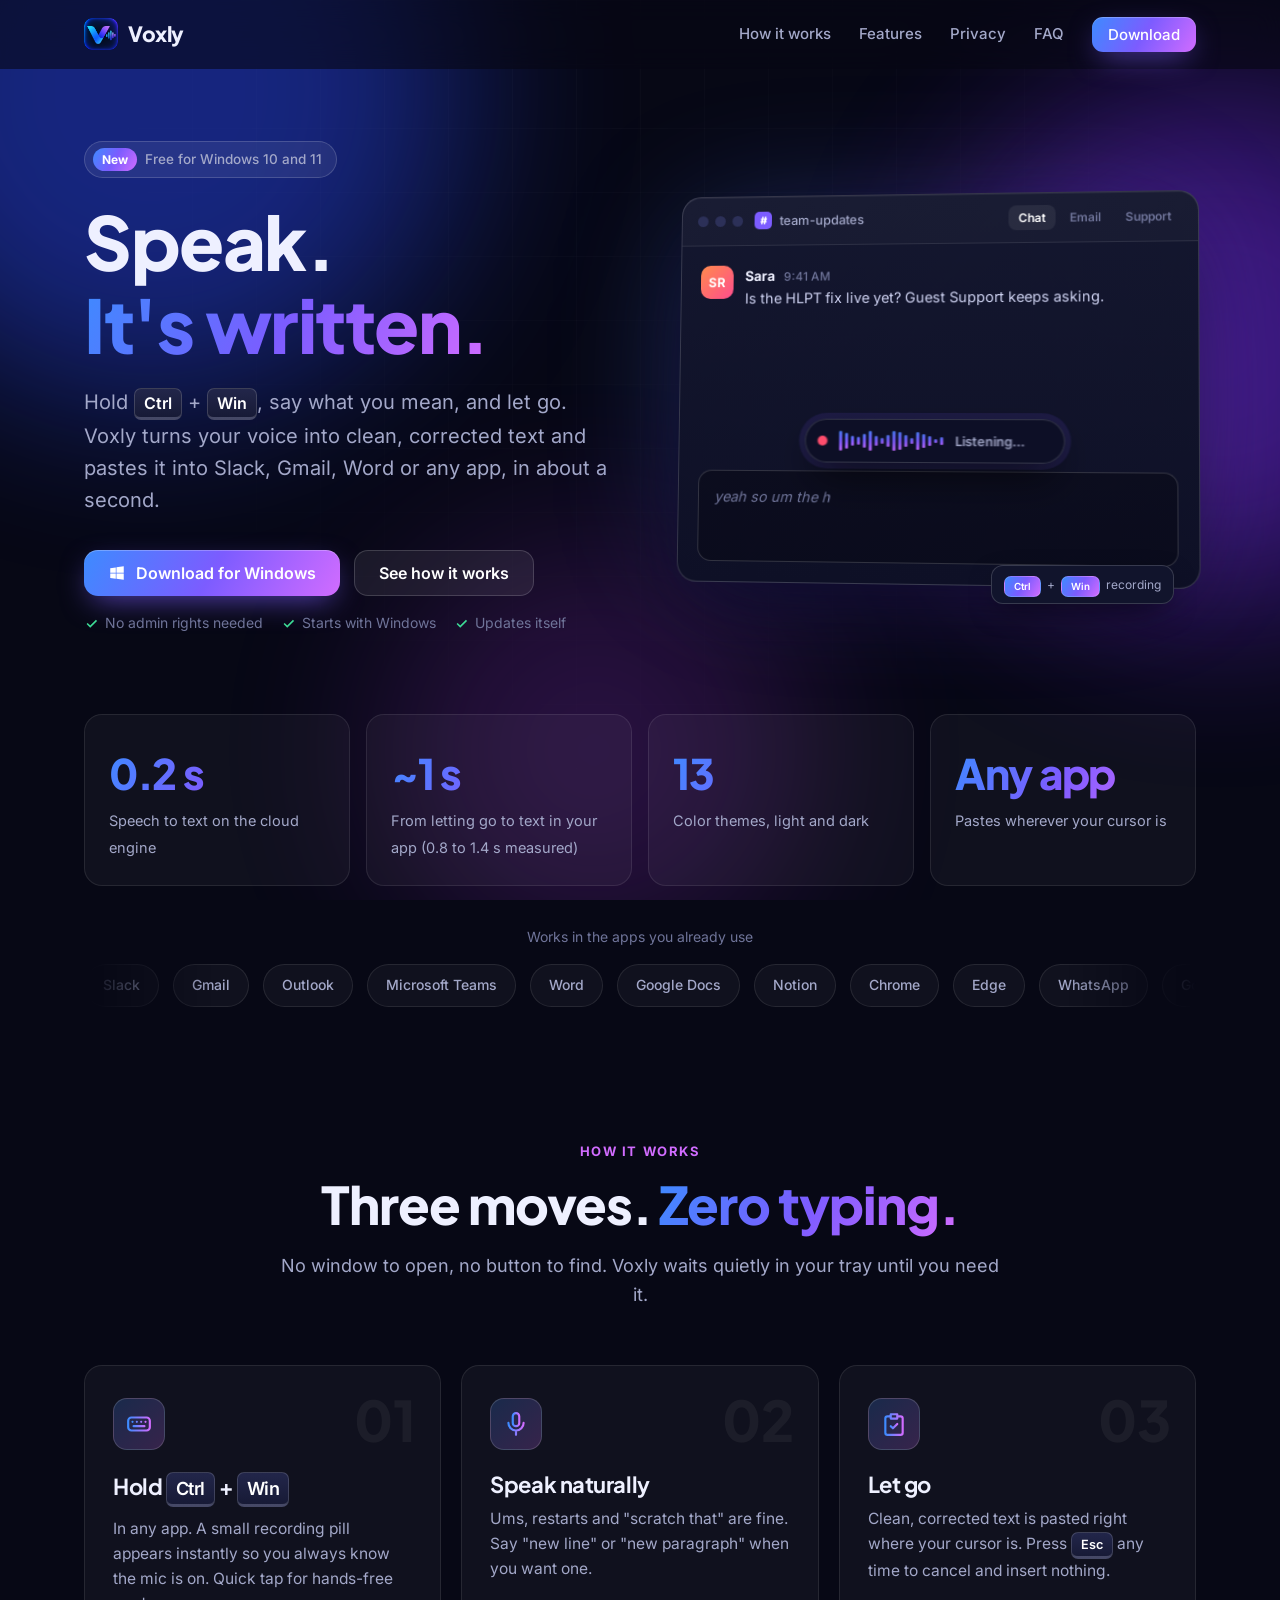
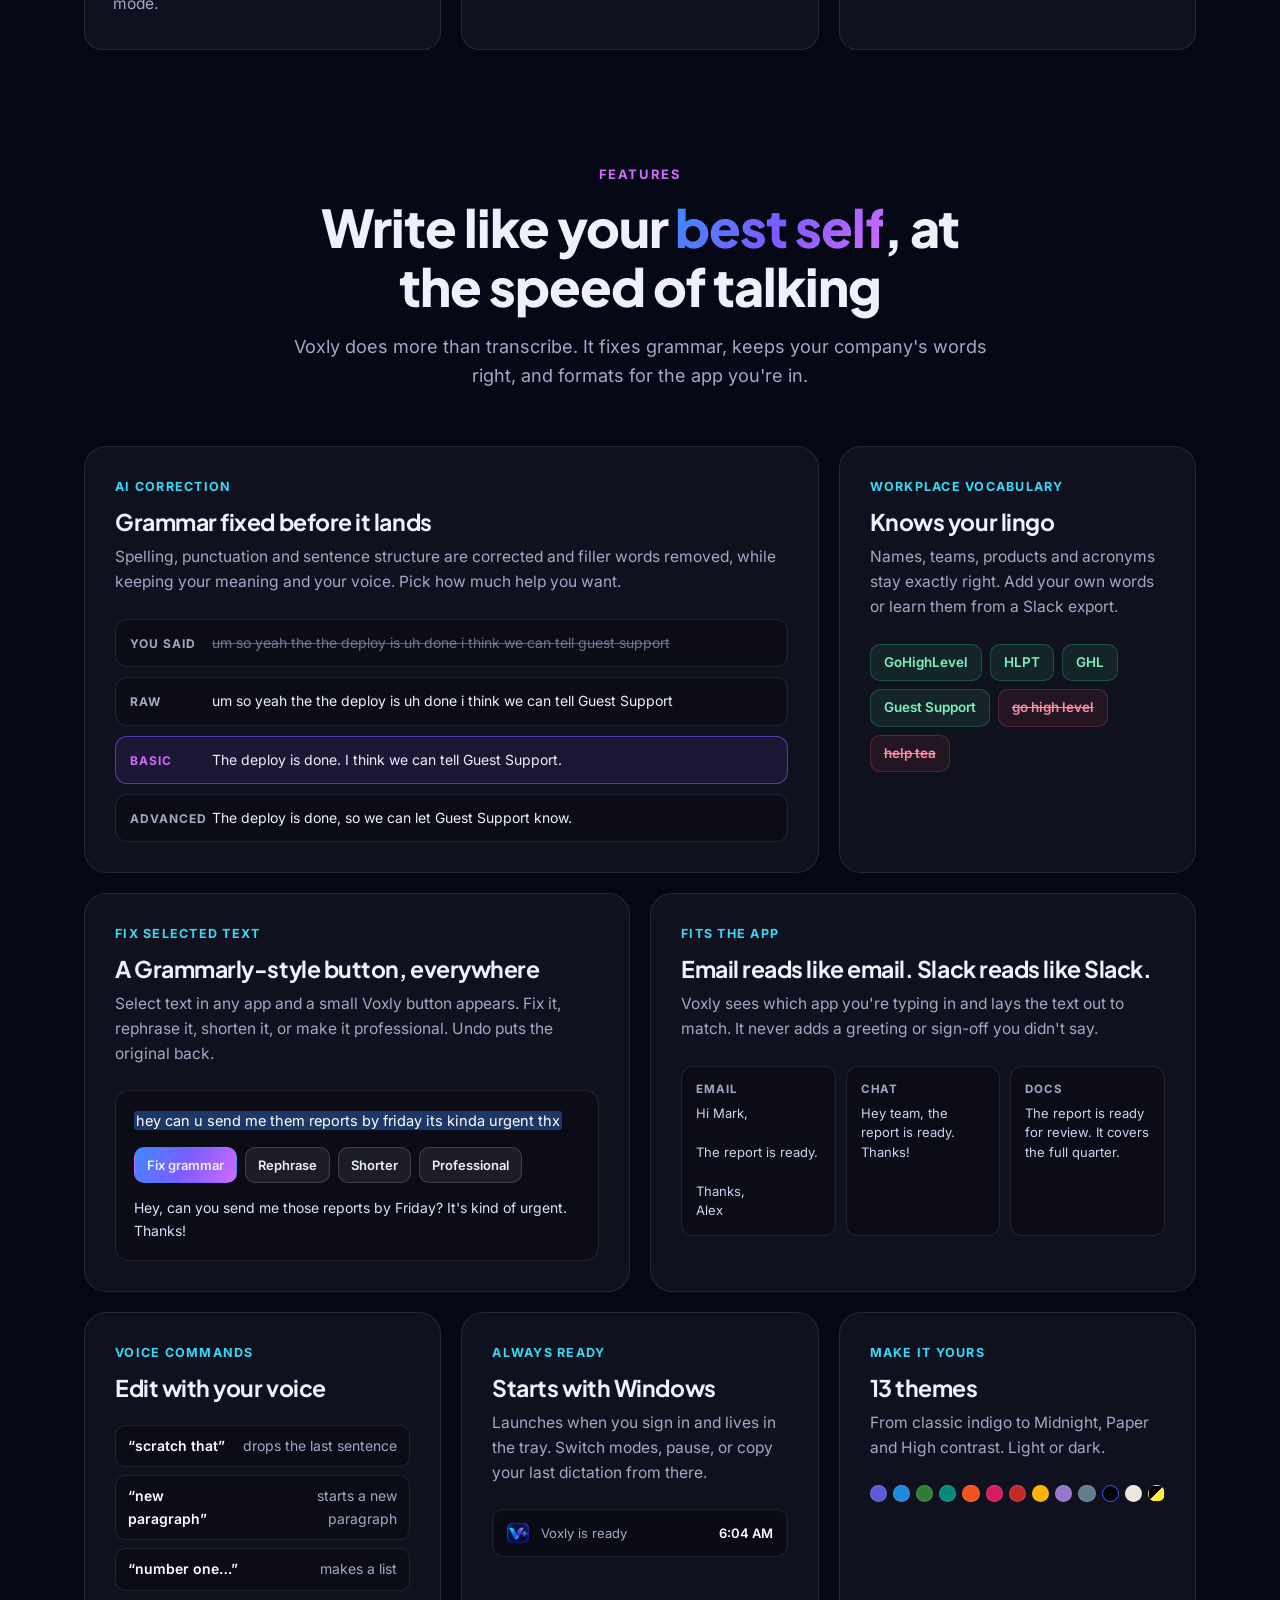
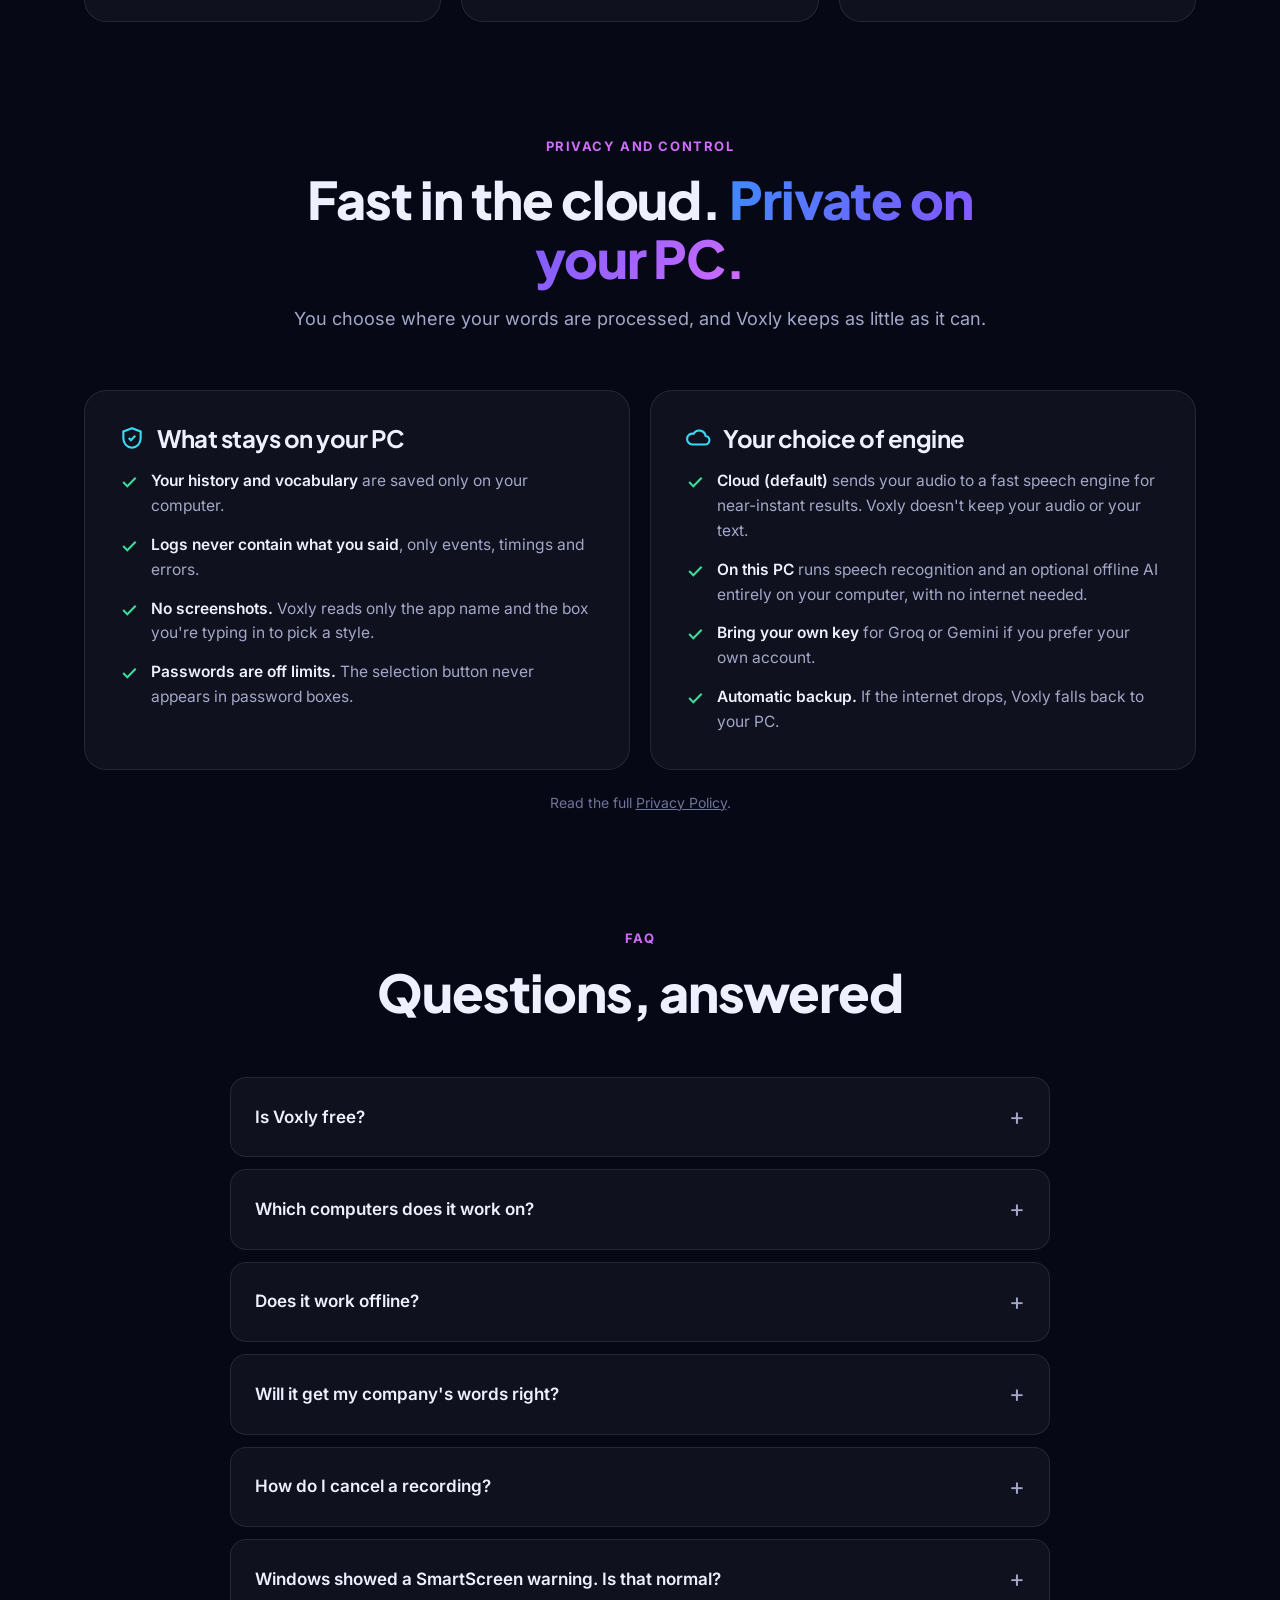
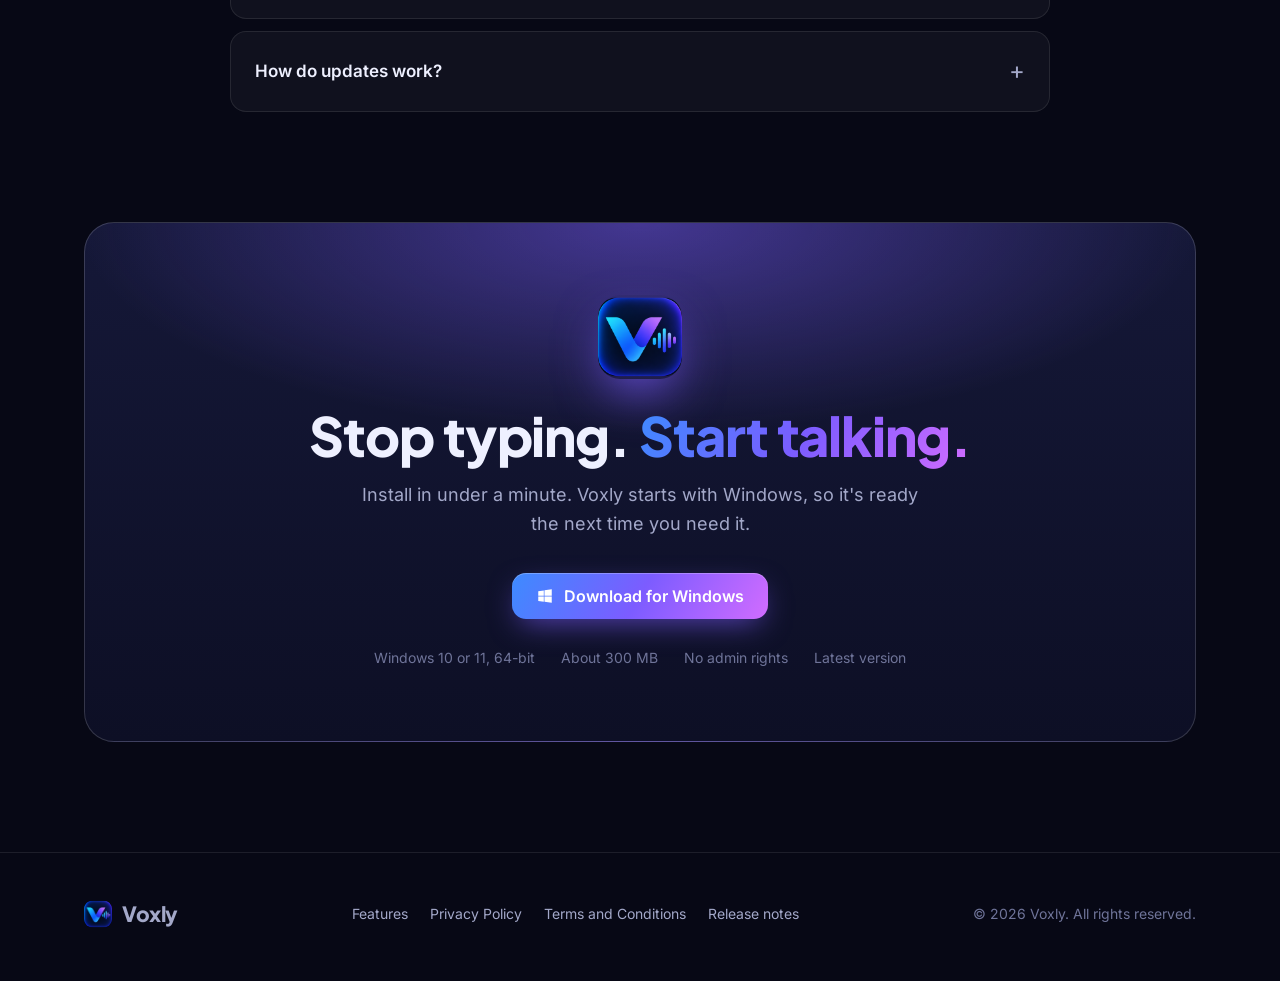
==== docs/index.html @ a6896bdc "Add Voxly launch website with Terms and Privacy pages One-page landing site in plain HTML, CSS and J" ====
<!doctype html>
<html lang="en" class="no-js">
<head>
<meta charset="utf-8">
<meta name="viewport" content="width=device-width, initial-scale=1">
<title>Voxly: Voice dictation for Windows</title>
<meta name="description" content="Hold Ctrl + Win, speak, and let go. Voxly turns your voice into clean, corrected text and pastes it into any Windows app in about a second.">
<meta name="theme-color" content="#070815">
<link rel="canonical" href="https://itshassan999999-lab.github.io/Voxly-releases/">
<link rel="icon" type="image/png" href="assets/logo.png">
<link rel="apple-touch-icon" href="assets/logo.png">
<link rel="preload" href="assets/fonts/jakarta-var.woff2" as="font" type="font/woff2" crossorigin>
<link rel="preload" href="assets/fonts/inter-var.woff2" as="font" type="font/woff2" crossorigin>

<!-- Open Graph / LinkedIn -->
<meta property="og:type" content="website">
<meta property="og:site_name" content="Voxly">
<meta property="og:title" content="Voxly: Speak. It's written.">
<meta property="og:description" content="Voice dictation for Windows with built-in grammar correction. Hold Ctrl + Win, talk, and clean text lands in any app in about a second.">
<meta property="og:url" content="https://itshassan999999-lab.github.io/Voxly-releases/">
<meta property="og:image" content="https://itshassan999999-lab.github.io/Voxly-releases/assets/og-image.png">
<meta property="og:image:width" content="1200">
<meta property="og:image:height" content="627">
<meta property="og:image:alt" content="Voxly: speak and it's written. Voice dictation with AI correction for Windows.">
<meta name="twitter:card" content="summary_large_image">
<meta name="twitter:title" content="Voxly: Speak. It's written.">
<meta name="twitter:description" content="Voice dictation for Windows with built-in grammar correction.">
<meta name="twitter:image" content="https://itshassan999999-lab.github.io/Voxly-releases/assets/og-image.png">

<script type="application/ld+json">
{"@context":"https://schema.org","@type":"SoftwareApplication","name":"Voxly","operatingSystem":"Windows 10, Windows 11","applicationCategory":"ProductivityApplication","description":"Voice dictation for Windows with AI grammar correction.","offers":{"@type":"Offer","price":"0","priceCurrency":"USD"},"url":"https://itshassan999999-lab.github.io/Voxly-releases/"}
</script>
<link rel="stylesheet" href="assets/site.css">
<script>document.documentElement.classList.remove('no-js');</script>
</head>
<body>
<div class="aurora" aria-hidden="true"><span></span><span></span><span></span></div>

<header class="nav" id="nav">
  <div class="wrap">
    <a class="brand" href="#top" aria-label="Voxly home"><img src="assets/logo.png" alt="" width="34" height="34">Voxly</a>
    <nav class="nav-links" aria-label="Main">
      <a class="hide-sm" href="#how">How it works</a>
      <a class="hide-sm" href="#features">Features</a>
      <a class="hide-sm" href="#privacy">Privacy</a>
      <a class="hide-sm" href="#faq">FAQ</a>
      <a class="btn btn-primary btn-sm js-download" href="https://github.com/itshassan999999-lab/Voxly-releases/releases/latest">Download</a>
    </nav>
  </div>
</header>

<main id="top">
  <!-- HERO -->
  <section class="hero">
    <div class="wrap">
      <div>
        <span class="eyebrow reveal"><b>New</b> Free for Windows 10 and 11</span>
        <h1 class="reveal d1">Speak.<br><span class="grad-text">It's written.</span></h1>
        <p class="lede reveal d2">Hold <kbd>Ctrl</kbd> + <kbd>Win</kbd>, say what you mean, and let go. Voxly turns your voice into clean, corrected text and pastes it into Slack, Gmail, Word or any app, in about a second.</p>
        <div class="cta-row reveal d3">
          <a class="btn btn-primary js-download" href="https://github.com/itshassan999999-lab/Voxly-releases/releases/latest">
            <svg viewBox="0 0 24 24" fill="currentColor" aria-hidden="true"><path d="M3 5.5 10.4 4.5v7H3v-6Zm0 13 7.4 1v-7H3v6Zm8.3 1.1L21 21v-8.5h-9.7v7.1Zm0-15.2v7.1H21V3l-9.7 1.4Z"/></svg>
            <span class="js-download-label">Download for Windows</span>
          </a>
          <a class="btn btn-ghost" href="#how">See how it works</a>
        </div>
        <div class="cta-note reveal d3">
          <span><svg viewBox="0 0 24 24" fill="none" stroke="currentColor" stroke-width="2.5"><path d="m5 12 5 5L20 7"/></svg>No admin rights needed</span>
          <span><svg viewBox="0 0 24 24" fill="none" stroke="currentColor" stroke-width="2.5"><path d="m5 12 5 5L20 7"/></svg>Starts with Windows</span>
          <span><svg viewBox="0 0 24 24" fill="none" stroke="currentColor" stroke-width="2.5"><path d="m5 12 5 5L20 7"/></svg>Updates itself</span>
        </div>
      </div>

      <div class="demo reveal d2" aria-label="Animated demo of Voxly turning speech into corrected text">
        <div class="demo-glow"></div>
        <div class="keys-hint" id="keysHint"><kbd>Ctrl</kbd>+<kbd>Win</kbd><span id="keysLabel">hold to talk</span></div>
        <div class="window">
          <div class="win-bar">
            <div class="win-dots"><i></i><i></i><i></i></div>
            <div class="win-title"><span class="app-ico" id="appIco" style="background:#7c5cff">#</span><span id="appName">team-updates</span></div>
            <div class="win-tabs" role="tablist" aria-label="Demo app">
              <button class="on" data-scene="0" role="tab">Chat</button>
              <button data-scene="1" role="tab">Email</button>
              <button data-scene="2" role="tab">Support</button>
            </div>
          </div>
          <div class="win-body">
            <div class="msg" id="ctxMsg">
              <div class="avatar" style="background:linear-gradient(135deg,#ff8a4d,#ff4d8d)">SR</div>
              <div><div class="who">Sara <small>9:41 AM</small></div><div class="txt" id="ctxText">Is the HLPT fix live yet? Guest Support keeps asking.</div></div>
            </div>
            <div class="compose" aria-live="polite">
              <span class="raw" id="rawText"></span><span class="typed" id="typedText"></span><span class="caret" id="caret"></span>
              <span class="placeholder" id="ph">Message #team-updates</span>
            </div>
            <div class="pill" id="pill">
              <span class="dot"></span>
              <span class="bars" id="bars"></span>
              <span class="spin"></span>
              <span class="state" id="pillState">Listening…</span>
            </div>
          </div>
        </div>
        <div class="timer-chip" id="timerChip"><span>Release to paste</span><b id="timerVal">1.1 s</b></div>
      </div>
    </div>
  </section>

  <!-- STATS -->
  <section class="stats">
    <div class="wrap">
      <div class="stats-grid">
        <div class="stat reveal"><b class="grad-text" data-count="0.2" data-suffix=" s">0.2 s</b><span>Speech to text on the cloud engine</span></div>
        <div class="stat reveal d1"><b class="grad-text">~1 s</b><span>From letting go to text in your app (0.8 to 1.4 s measured)</span></div>
        <div class="stat reveal d2"><b class="grad-text" data-count="13">13</b><span>Color themes, light and dark</span></div>
        <div class="stat reveal d3"><b class="grad-text">Any app</b><span>Pastes wherever your cursor is</span></div>
      </div>
      <p class="works-in">Works in the apps you already use</p>
      <div class="marquee" aria-hidden="true">
        <div class="marquee-track">
          <span>Slack</span><span>Gmail</span><span>Outlook</span><span>Microsoft Teams</span><span>Word</span><span>Google Docs</span><span>Notion</span><span>Chrome</span><span>Edge</span><span>WhatsApp</span><span>GoHighLevel</span><span>Confluence</span><span>Discord</span><span>Notepad</span>
          <span>Slack</span><span>Gmail</span><span>Outlook</span><span>Microsoft Teams</span><span>Word</span><span>Google Docs</span><span>Notion</span><span>Chrome</span><span>Edge</span><span>WhatsApp</span><span>GoHighLevel</span><span>Confluence</span><span>Discord</span><span>Notepad</span>
        </div>
      </div>
    </div>
  </section>

  <!-- HOW -->
  <section class="section" id="how">
    <div class="wrap">
      <div class="sec-head reveal">
        <span class="tag">How it works</span>
        <h2>Three moves. <span class="grad-text">Zero typing.</span></h2>
        <p>No window to open, no button to find. Voxly waits quietly in your tray until you need it.</p>
      </div>
      <div class="steps">
        <div class="step reveal">
          <div class="ico"><svg viewBox="0 0 24 24" fill="none" stroke="url(#g1)" stroke-width="2" stroke-linecap="round"><defs><linearGradient id="g1" x1="0" x2="1"><stop offset="0" stop-color="#3d8bff"/><stop offset="1" stop-color="#d16cff"/></linearGradient></defs><rect x="2" y="6" width="20" height="12" rx="3"/><path d="M6 10h.01M10 10h.01M14 10h.01M18 10h.01M7 14h10"/></svg></div>
          <h3>Hold <kbd>Ctrl</kbd> + <kbd>Win</kbd></h3>
          <p>In any app. A small recording pill appears instantly so you always know the mic is on. Quick tap for hands-free mode.</p>
        </div>
        <div class="step reveal d1">
          <div class="ico"><svg viewBox="0 0 24 24" fill="none" stroke="url(#g1)" stroke-width="2" stroke-linecap="round"><rect x="9" y="2" width="6" height="12" rx="3"/><path d="M5 11a7 7 0 0 0 14 0M12 18v4"/></svg></div>
          <h3>Speak naturally</h3>
          <p>Ums, restarts and "scratch that" are fine. Say "new line" or "new paragraph" when you want one.</p>
        </div>
        <div class="step reveal d2">
          <div class="ico"><svg viewBox="0 0 24 24" fill="none" stroke="url(#g1)" stroke-width="2" stroke-linecap="round" stroke-linejoin="round"><path d="M9 3h6v4H9zM8 5H6a2 2 0 0 0-2 2v13a2 2 0 0 0 2 2h12a2 2 0 0 0 2-2V7a2 2 0 0 0-2-2h-2"/><path d="m9 14 2 2 4-4"/></svg></div>
          <h3>Let go</h3>
          <p>Clean, corrected text is pasted right where your cursor is. Press <kbd>Esc</kbd> any time to cancel and insert nothing.</p>
        </div>
      </div>
    </div>
  </section>

  <!-- FEATURES -->
  <section class="section" id="features">
    <div class="wrap">
      <div class="sec-head reveal">
        <span class="tag">Features</span>
        <h2>Write like your <span class="grad-text">best self</span>, at the speed of talking</h2>
        <p>Voxly does more than transcribe. It fixes grammar, keeps your company's words right, and formats for the app you're in.</p>
      </div>

      <div class="bento">
        <article class="card tall reveal">
          <span class="k">AI correction</span>
          <h3>Grammar fixed before it lands</h3>
          <p>Spelling, punctuation and sentence structure are corrected and filler words removed, while keeping your meaning and your voice. Pick how much help you want.</p>
          <div class="viz modes">
            <div class="mode"><b>You said</b><span class="strike">um so yeah the the deploy is uh done i think we can tell guest support</span></div>
            <div class="mode"><b>Raw</b>um so yeah the the deploy is uh done i think we can tell Guest Support</div>
            <div class="mode on"><b>Basic</b>The deploy is done. I think we can tell Guest Support.</div>
            <div class="mode"><b>Advanced</b>The deploy is done, so we can let Guest Support know.</div>
          </div>
        </article>

        <article class="card reveal d1">
          <span class="k">Workplace vocabulary</span>
          <h3>Knows your lingo</h3>
          <p>Names, teams, products and acronyms stay exactly right. Add your own words or learn them from a Slack export.</p>
          <div class="viz chips">
            <span>GoHighLevel</span><span>HLPT</span><span>GHL</span><span>Guest Support</span><span class="x">go high level</span><span class="x">help tea</span>
          </div>
        </article>

        <article class="card wide reveal">
          <span class="k">Fix selected text</span>
          <h3>A Grammarly-style button, everywhere</h3>
          <p>Select text in any app and a small Voxly button appears. Fix it, rephrase it, shorten it, or make it professional. Undo puts the original back.</p>
          <div class="viz sel-demo" id="selDemo">
            <div><mark id="selSrc">hey can u send me them reports by friday its kinda urgent thx</mark></div>
            <div class="sel-menu" id="selMenu">
              <span data-i="0" class="on">Fix grammar</span><span data-i="1">Rephrase</span><span data-i="2">Shorter</span><span data-i="3">Professional</span>
            </div>
            <div class="sel-out" id="selOut">Hey, can you send me those reports by Friday? It's kind of urgent. Thanks!</div>
          </div>
        </article>

        <article class="card wide reveal d1">
          <span class="k">Fits the app</span>
          <h3>Email reads like email. Slack reads like Slack.</h3>
          <p>Voxly sees which app you're typing in and lays the text out to match. It never adds a greeting or sign-off you didn't say.</p>
          <div class="viz styles-viz">
            <div class="style-box"><b>Email</b>Hi Mark,

The report is ready.

Thanks,
Alex</div>
            <div class="style-box"><b>Chat</b>Hey team, the report is ready. Thanks!</div>
            <div class="style-box"><b>Docs</b>The report is ready for review. It covers the full quarter.</div>
          </div>
        </article>

        <article class="card reveal">
          <span class="k">Voice commands</span>
          <h3>Edit with your voice</h3>
          <div class="viz cmd-list">
            <div><q>scratch that</q><span>drops the last sentence</span></div>
            <div><q>new paragraph</q><span>starts a new paragraph</span></div>
            <div><q>number one…</q><span>makes a list</span></div>
          </div>
        </article>

        <article class="card reveal d1">
          <span class="k">Always ready</span>
          <h3>Starts with Windows</h3>
          <p>Launches when you sign in and lives in the tray. Switch modes, pause, or copy your last dictation from there.</p>
          <div class="viz tray"><img src="assets/logo.png" alt="">Voxly is ready<span class="clock" id="clock">9:41</span></div>
        </article>

        <article class="card reveal d2">
          <span class="k">Make it yours</span>
          <h3>13 themes</h3>
          <p>From classic indigo to Midnight, Paper and High contrast. Light or dark.</p>
          <div class="viz swatches" aria-label="Theme colors">
            <i style="background:#5b5bd6" title="Voxly"></i><i style="background:#1e88e5" title="Ocean"></i><i style="background:#2e7d32" title="Forest"></i><i style="background:#00897b" title="Lagoon"></i><i style="background:#f4511e" title="Sunset"></i><i style="background:#d81b60" title="Rose"></i><i style="background:#c62828" title="Cherry"></i><i style="background:#ffb300" title="Amber"></i><i style="background:#9575cd" title="Lavender"></i><i style="background:#607d8b" title="Graphite"></i><i style="background:#000;border-color:#3d5afe" title="Midnight"></i><i style="background:#efe6dc" title="Paper"></i><i style="background:linear-gradient(135deg,#000 50%,#ffeb3b 50%)" title="High contrast"></i>
          </div>
        </article>
      </div>
    </div>
  </section>

  <!-- PRIVACY -->
  <section class="section" id="privacy">
    <div class="wrap">
      <div class="sec-head reveal">
        <span class="tag">Privacy and control</span>
        <h2>Fast in the cloud. <span class="grad-text">Private on your PC.</span></h2>
        <p>You choose where your words are processed, and Voxly keeps as little as it can.</p>
      </div>
      <div class="split">
        <div class="panel reveal">
          <h3><svg viewBox="0 0 24 24" fill="none" stroke="currentColor" stroke-width="2"><path d="M12 3 4 6v6c0 5 3.4 8.4 8 9 4.6-.6 8-4 8-9V6l-8-3Z"/><path d="m9 12 2 2 4-4"/></svg>What stays on your PC</h3>
          <ul class="ticks">
            <li><svg viewBox="0 0 24 24" fill="none" stroke="currentColor" stroke-width="2.5"><path d="m5 12 5 5L20 7"/></svg><span><b>Your history and vocabulary</b> are saved only on your computer.</span></li>
            <li><svg viewBox="0 0 24 24" fill="none" stroke="currentColor" stroke-width="2.5"><path d="m5 12 5 5L20 7"/></svg><span><b>Logs never contain what you said</b>, only events, timings and errors.</span></li>
            <li><svg viewBox="0 0 24 24" fill="none" stroke="currentColor" stroke-width="2.5"><path d="m5 12 5 5L20 7"/></svg><span><b>No screenshots.</b> Voxly reads only the app name and the box you're typing in to pick a style.</span></li>
            <li><svg viewBox="0 0 24 24" fill="none" stroke="currentColor" stroke-width="2.5"><path d="m5 12 5 5L20 7"/></svg><span><b>Passwords are off limits.</b> The selection button never appears in password boxes.</span></li>
          </ul>
        </div>
        <div class="panel reveal d1">
          <h3><svg viewBox="0 0 24 24" fill="none" stroke="currentColor" stroke-width="2"><path d="M7 18a5 5 0 1 1 .9-9.9A6 6 0 0 1 19 10a4 4 0 0 1-1 8H7Z"/></svg>Your choice of engine</h3>
          <ul class="ticks">
            <li><svg viewBox="0 0 24 24" fill="none" stroke="currentColor" stroke-width="2.5"><path d="m5 12 5 5L20 7"/></svg><span><b>Cloud (default)</b> sends your audio to a fast speech engine for near-instant results. Voxly doesn't keep your audio or your text.</span></li>
            <li><svg viewBox="0 0 24 24" fill="none" stroke="currentColor" stroke-width="2.5"><path d="m5 12 5 5L20 7"/></svg><span><b>On this PC</b> runs speech recognition and an optional offline AI entirely on your computer, with no internet needed.</span></li>
            <li><svg viewBox="0 0 24 24" fill="none" stroke="currentColor" stroke-width="2.5"><path d="m5 12 5 5L20 7"/></svg><span><b>Bring your own key</b> for Groq or Gemini if you prefer your own account.</span></li>
            <li><svg viewBox="0 0 24 24" fill="none" stroke="currentColor" stroke-width="2.5"><path d="m5 12 5 5L20 7"/></svg><span><b>Automatic backup.</b> If the internet drops, Voxly falls back to your PC.</span></li>
          </ul>
        </div>
      </div>
      <p class="works-in" style="margin-top:22px">Read the full <a href="privacy.html">Privacy Policy</a>.</p>
    </div>
  </section>

  <!-- FAQ -->
  <section class="section" id="faq">
    <div class="wrap">
      <div class="sec-head reveal">
        <span class="tag">FAQ</span>
        <h2>Questions, answered</h2>
      </div>
      <div class="faq">
        <details class="reveal"><summary>Is Voxly free?</summary><p>Yes, Voxly is free to download and use. Cloud usage has a fair daily limit per account so the service stays fast for everyone.</p></details>
        <details class="reveal"><summary>Which computers does it work on?</summary><p>Windows 10 and 11, 64-bit. The app and speech model take about 300 MB, plus about 1 GB if you add the optional offline AI. Mac is not supported yet.</p></details>
        <details class="reveal"><summary>Does it work offline?</summary><p>Yes. Speech recognition can run on your PC, and a one-click offline AI (about 1 GB, downloaded once) corrects grammar with no internet. Without it, Voxly still cleans up fillers and punctuation.</p></details>
        <details class="reveal"><summary>Will it get my company's words right?</summary><p>Add names, products and acronyms to your vocabulary, or import a Slack export you're allowed to use, and Voxly keeps those terms exactly as you spell them. It ships knowing GoHighLevel terms like GHL and HLPT.</p></details>
        <details class="reveal"><summary>How do I cancel a recording?</summary><p>Press <kbd>Esc</kbd> while recording. Nothing is inserted.</p></details>
        <details class="reveal"><summary>Windows showed a SmartScreen warning. Is that normal?</summary><p>Voxly is a new app, so Windows may show "Windows protected your PC" the first time. Click <b>More info</b>, then <b>Run anyway</b>. Only download Voxly from this site or its official GitHub releases page.</p></details>
        <details class="reveal"><summary>How do updates work?</summary><p>Voxly checks for new versions and updates itself. You can also check any time under Home, then Updates, then Check now.</p></details>
      </div>
    </div>
  </section>

  <!-- CTA -->
  <section class="wrap">
    <div class="cta reveal">
      <img class="logo" src="assets/logo.png" alt="Voxly logo" width="84" height="84">
      <h2>Stop typing. <span class="grad-text">Start talking.</span></h2>
      <p>Install in under a minute. Voxly starts with Windows, so it's ready the next time you need it.</p>
      <div class="cta-row">
        <a class="btn btn-primary js-download" href="https://github.com/itshassan999999-lab/Voxly-releases/releases/latest">
          <svg viewBox="0 0 24 24" fill="currentColor" aria-hidden="true"><path d="M3 5.5 10.4 4.5v7H3v-6Zm0 13 7.4 1v-7H3v6Zm8.3 1.1L21 21v-8.5h-9.7v7.1Zm0-15.2v7.1H21V3l-9.7 1.4Z"/></svg>
          <span class="js-download-label">Download for Windows</span>
        </a>
      </div>
      <div class="reqs"><span>Windows 10 or 11, 64-bit</span><span>About 300 MB</span><span>No admin rights</span><span id="verNote">Latest version</span></div>
    </div>
  </section>
</main>

<footer>
  <div class="wrap">
    <a class="brand" href="#top"><img src="assets/logo.png" alt="" width="28" height="28" style="width:28px;height:28px">Voxly</a>
    <nav aria-label="Footer">
      <a href="#features">Features</a>
      <a href="privacy.html">Privacy Policy</a>
      <a href="terms.html">Terms and Conditions</a>
      <a href="https://github.com/itshassan999999-lab/Voxly-releases/releases">Release notes</a>
    </nav>
    <span>© <span id="yr">2026</span> Voxly. All rights reserved.</span>
  </div>
</footer>

<script src="assets/site.js" defer></script>
</body>
</html>
---- docs/assets/site.css ----
@font-face {
  font-family: "Inter";
  src: url("fonts/inter-var.woff2") format("woff2");
  font-weight: 100 900;
  font-display: swap;
}
@font-face {
  font-family: "Jakarta";
  src: url("fonts/jakarta-var.woff2") format("woff2");
  font-weight: 200 800;
  font-display: swap;
}

:root {
  --bg: #070815;
  --bg-2: #0c0e22;
  --surface: rgba(255, 255, 255, 0.04);
  --surface-2: rgba(255, 255, 255, 0.07);
  --line: rgba(255, 255, 255, 0.09);
  --line-2: rgba(255, 255, 255, 0.16);
  --text: #eef0ff;
  --muted: #a3a8c9;
  --faint: #6f7499;
  --blue: #3d8bff;
  --violet: #8b5cf6;
  --pink: #d16cff;
  --cyan: #38d9f5;
  --green: #3ddc97;
  --grad: linear-gradient(120deg, #3d8bff 0%, #7c5cff 50%, #d16cff 100%);
  --radius: 18px;
  --shadow: 0 30px 80px -20px rgba(10, 6, 40, 0.8);
  --maxw: 1160px;
  color-scheme: dark;
}

* { box-sizing: border-box; }
html { scroll-behavior: smooth; -webkit-text-size-adjust: 100%; }
@media (prefers-reduced-motion: reduce) {
  html { scroll-behavior: auto; }
  *, *::before, *::after { animation-duration: 0.001ms !important; animation-iteration-count: 1 !important; transition-duration: 0.001ms !important; }
}
body {
  margin: 0;
  background: var(--bg);
  color: var(--text);
  font-family: "Inter", system-ui, -apple-system, "Segoe UI", Roboto, sans-serif;
  font-size: 17px;
  line-height: 1.6;
  -webkit-font-smoothing: antialiased;
  overflow-x: hidden;
}
img { max-width: 100%; display: block; }
a { color: inherit; }
h1, h2, h3, h4 { font-family: "Jakarta", "Inter", system-ui, sans-serif; line-height: 1.12; margin: 0; letter-spacing: -0.02em; }
p { margin: 0; }
.wrap { width: 100%; max-width: var(--maxw); margin: 0 auto; padding: 0 24px; }
@media (max-width: 600px) { .wrap { padding: 0 16px; } body { font-size: 16px; } }
.grad-text { background: var(--grad); -webkit-background-clip: text; background-clip: text; color: transparent; }
.sr-only { position: absolute; width: 1px; height: 1px; overflow: hidden; clip: rect(0 0 0 0); white-space: nowrap; }
kbd {
  font-family: "Inter", system-ui, sans-serif;
  font-size: 0.82em; font-weight: 600;
  display: inline-block; padding: 2px 9px; border-radius: 7px;
  background: linear-gradient(#22264a, #171a36);
  border: 1px solid var(--line-2); border-bottom-width: 3px;
  color: #fff; line-height: 1.5;
}

/* ---------- Background ---------- */
.aurora { position: fixed; inset: 0; z-index: -1; pointer-events: none; overflow: hidden; }
.aurora span {
  position: absolute; border-radius: 50%; filter: blur(90px); opacity: 0.45;
  animation: drift 22s ease-in-out infinite alternate;
}
.aurora span:nth-child(1) { width: 620px; height: 620px; background: #2a4bff; top: -220px; left: -160px; }
.aurora span:nth-child(2) { width: 520px; height: 520px; background: #7a2cff; top: 10%; right: -200px; animation-delay: -8s; }
.aurora span:nth-child(3) { width: 420px; height: 420px; background: #c03cff; top: 60%; left: 30%; opacity: 0.18; animation-delay: -14s; }
.aurora::after {
  content: ""; position: absolute; inset: 0;
  background-image: linear-gradient(var(--line) 1px, transparent 1px), linear-gradient(90deg, var(--line) 1px, transparent 1px);
  background-size: 64px 64px; opacity: 0.25;
  mask-image: radial-gradient(ellipse at 50% 0%, #000 0%, transparent 70%);
  -webkit-mask-image: radial-gradient(ellipse at 50% 0%, #000 0%, transparent 70%);
}
@keyframes drift { to { transform: translate(80px, 60px) scale(1.15); } }

/* ---------- Nav ---------- */
.nav {
  position: sticky; top: 0; z-index: 50;
  backdrop-filter: blur(14px); -webkit-backdrop-filter: blur(14px);
  background: rgba(7, 8, 21, 0.6);
  border-bottom: 1px solid transparent; transition: border-color .3s, background .3s;
}
.nav.scrolled { border-bottom-color: var(--line); background: rgba(7, 8, 21, 0.85); }
.nav .wrap { display: flex; align-items: center; justify-content: space-between; height: 68px; gap: 16px; }
.brand { display: flex; align-items: center; gap: 10px; text-decoration: none; font-family: "Jakarta", sans-serif; font-weight: 800; font-size: 21px; letter-spacing: -0.02em; }
.brand img { width: 34px; height: 34px; border-radius: 9px; }
.nav-links { display: flex; gap: 28px; align-items: center; }
.nav-links a { text-decoration: none; color: var(--muted); font-size: 15px; font-weight: 500; transition: color .2s; }
.nav-links a:hover { color: #fff; }
@media (max-width: 860px) { .nav-links a.hide-sm { display: none; } }

/* ---------- Buttons ---------- */
.btn {
  display: inline-flex; align-items: center; justify-content: center; gap: 10px;
  padding: 14px 24px; border-radius: 14px; border: 0; cursor: pointer;
  font: 600 16px/1 "Inter", sans-serif; text-decoration: none; white-space: nowrap;
  transition: transform .2s, box-shadow .2s, background .2s;
}
.btn-primary { background: var(--grad); color: #fff; box-shadow: 0 10px 30px -8px rgba(124, 92, 255, 0.7), inset 0 1px 0 rgba(255,255,255,.25); }
.btn-primary:hover { transform: translateY(-2px); box-shadow: 0 16px 40px -8px rgba(124, 92, 255, 0.9), inset 0 1px 0 rgba(255,255,255,.25); }
.btn-ghost { background: var(--surface-2); color: #fff; border: 1px solid var(--line-2); }
.btn-ghost:hover { background: rgba(255,255,255,0.12); }
.btn-sm { padding: 10px 16px; font-size: 14px; border-radius: 11px; }
.btn svg { width: 18px; height: 18px; flex: none; }

/* ---------- Hero ---------- */
.hero { padding: 72px 0 40px; position: relative; }
.hero .wrap { display: grid; grid-template-columns: 1.02fr 1fr; gap: 56px; align-items: center; }
@media (max-width: 980px) { .hero .wrap { grid-template-columns: 1fr; gap: 48px; } .hero { padding-top: 48px; } }
.eyebrow {
  display: inline-flex; align-items: center; gap: 8px;
  padding: 6px 14px 6px 8px; border-radius: 999px;
  background: var(--surface-2); border: 1px solid var(--line-2);
  font-size: 13.5px; color: var(--muted); font-weight: 500;
}
.eyebrow b { background: var(--grad); color: #fff; padding: 2px 9px; border-radius: 999px; font-size: 12px; font-weight: 700; }
.hero h1 { font-size: clamp(42px, 6.2vw, 74px); font-weight: 800; margin: 22px 0 20px; }
.hero .lede { font-size: clamp(17px, 1.6vw, 20px); color: var(--muted); max-width: 560px; }
.hero .lede kbd { font-size: 0.8em; }
.cta-row { display: flex; gap: 14px; flex-wrap: wrap; margin-top: 34px; }
.cta-note { margin-top: 16px; font-size: 14px; color: var(--faint); display: flex; gap: 18px; flex-wrap: wrap; }
.cta-note span { display: inline-flex; align-items: center; gap: 6px; }
.cta-note svg { width: 15px; height: 15px; color: var(--green); }

/* ---------- Demo ---------- */
.demo { position: relative; perspective: 1400px; }
.demo-glow { position: absolute; inset: 8% 4%; background: var(--grad); filter: blur(70px); opacity: 0.35; border-radius: 40px; z-index: -1; }
.window {
  background: linear-gradient(180deg, #14172f, #0e1026);
  border: 1px solid var(--line-2); border-radius: 20px;
  box-shadow: var(--shadow), inset 0 1px 0 rgba(255,255,255,0.06);
  overflow: hidden; transform: rotateY(-6deg) rotateX(3deg); transition: transform .6s;
}
.demo:hover .window { transform: none; }
@media (max-width: 980px) { .window { transform: none; } }
.win-bar { display: flex; align-items: center; gap: 12px; padding: 12px 16px; border-bottom: 1px solid var(--line); background: rgba(255,255,255,0.02); }
.win-dots { display: flex; gap: 7px; }
.win-dots i { width: 11px; height: 11px; border-radius: 50%; background: #2c3058; }
.win-title { font-size: 13px; color: var(--muted); font-weight: 500; display: flex; align-items: center; gap: 8px; }
.win-title .app-ico { width: 18px; height: 18px; border-radius: 5px; display: grid; place-items: center; font-size: 11px; font-weight: 800; color: #fff; }
.win-tabs { margin-left: auto; display: flex; gap: 4px; }
.win-tabs button {
  border: 0; background: transparent; color: var(--faint); font: 600 12px "Inter", sans-serif;
  padding: 5px 10px; border-radius: 8px; cursor: pointer; transition: all .2s;
}
.win-tabs button.on { background: var(--surface-2); color: #fff; }
.win-body { padding: 20px; min-height: 340px; display: flex; flex-direction: column; gap: 14px; position: relative; }
.msg { display: flex; gap: 12px; }
.avatar { width: 34px; height: 34px; border-radius: 10px; flex: none; display: grid; place-items: center; font-weight: 700; font-size: 13px; color: #fff; }
.msg .who { font-size: 14px; font-weight: 700; }
.msg .who small { color: var(--faint); font-weight: 500; margin-left: 6px; font-size: 12px; }
.msg .txt { font-size: 14.5px; color: #cfd3f2; white-space: pre-line; }
.compose {
  margin-top: auto; border: 1px solid var(--line-2); border-radius: 14px; padding: 14px 16px;
  background: rgba(0,0,0,0.25); min-height: 92px; font-size: 14.5px; position: relative;
}
.compose .placeholder { color: var(--faint); }
.compose .typed { color: #fff; white-space: pre-wrap; }
.compose .raw { color: var(--faint); font-style: italic; }
.caret { display: inline-block; width: 2px; height: 1.05em; background: var(--cyan); vertical-align: -2px; margin-left: 1px; animation: blink 1s steps(1) infinite; }
@keyframes blink { 50% { opacity: 0; } }
.vocab-hl { background: rgba(61, 220, 151, 0.16); color: #7ff0bf; border-radius: 4px; padding: 0 3px; }

/* Floating recorder pill */
.pill {
  position: absolute; left: 50%; bottom: 120px; transform: translate(-50%, 14px) scale(0.92);
  display: flex; align-items: center; gap: 12px; padding: 10px 16px 10px 12px;
  background: rgba(14, 16, 38, 0.92); border: 1px solid var(--line-2); border-radius: 999px;
  box-shadow: 0 18px 40px -10px rgba(0,0,0,0.8), 0 0 0 6px rgba(124,92,255,0.12);
  backdrop-filter: blur(10px); opacity: 0; transition: all .35s cubic-bezier(.2,.9,.3,1.3); z-index: 3;
  font-size: 13px; font-weight: 600; white-space: nowrap;
}
.pill.show { opacity: 1; transform: translate(-50%, 0) scale(1); }
.pill .dot { width: 10px; height: 10px; border-radius: 50%; background: #ff4d6d; box-shadow: 0 0 0 0 rgba(255,77,109,.6); animation: pulse 1.4s infinite; }
.pill.working .dot { background: var(--violet); animation: none; }
@keyframes pulse { 70% { box-shadow: 0 0 0 9px rgba(255,77,109,0); } 100% { box-shadow: 0 0 0 0 rgba(255,77,109,0); } }
.bars { display: flex; align-items: center; gap: 3px; height: 22px; }
.bars i { width: 3px; border-radius: 3px; background: var(--grad); height: 4px; transition: height .09s; }
.pill .state { color: var(--muted); min-width: 92px; }
.pill .spin { width: 14px; height: 14px; border-radius: 50%; border: 2px solid rgba(255,255,255,.15); border-top-color: var(--pink); animation: spin .7s linear infinite; display: none; }
.pill.working .spin { display: block; }
.pill.working .bars { display: none; }
@keyframes spin { to { transform: rotate(360deg); } }
.keys-hint {
  position: absolute; top: -18px; right: 18px; z-index: 4;
  display: flex; gap: 6px; align-items: center; padding: 8px 12px; border-radius: 12px;
  background: #11142c; border: 1px solid var(--line-2); font-size: 12px; color: var(--muted);
  box-shadow: 0 10px 30px -10px rgba(0,0,0,.7); transition: all .2s;
}
.keys-hint kbd { transition: all .15s; }
.keys-hint.down kbd { transform: translateY(2px); border-bottom-width: 1px; background: var(--grad); }
.timer-chip {
  position: absolute; left: -18px; bottom: 40px; z-index: 4;
  padding: 10px 14px; border-radius: 14px; background: #11142c; border: 1px solid var(--line-2);
  box-shadow: 0 10px 30px -10px rgba(0,0,0,.7); font-size: 12px; color: var(--muted);
  opacity: 0; transform: translateY(8px); transition: all .4s;
}
.timer-chip.show { opacity: 1; transform: none; }
.timer-chip b { display: block; font-size: 20px; color: #fff; font-family: "Jakarta", sans-serif; }
@media (max-width: 600px) { .win-body { min-height: 360px; padding: 16px; } .win-tabs button { padding: 5px 7px; } }

/* ---------- Logos strip / stats ---------- */
.stats { padding: 40px 0 20px; }
.stats-grid { display: grid; grid-template-columns: repeat(4, 1fr); gap: 16px; }
@media (max-width: 860px) { .stats-grid { grid-template-columns: repeat(2, 1fr); } }
.stat { padding: 24px; border-radius: var(--radius); background: var(--surface); border: 1px solid var(--line); }
.stat b { display: block; font-family: "Jakarta", sans-serif; font-size: clamp(30px, 3.6vw, 42px); font-weight: 800; letter-spacing: -0.03em; }
.stat span { color: var(--muted); font-size: 14.5px; }
.works-in { margin-top: 40px; text-align: center; color: var(--faint); font-size: 14px; }
.marquee { margin-top: 16px; overflow: hidden; mask-image: linear-gradient(90deg, transparent, #000 12%, #000 88%, transparent); -webkit-mask-image: linear-gradient(90deg, transparent, #000 12%, #000 88%, transparent); }
.marquee-track { display: flex; gap: 14px; width: max-content; animation: marquee 38s linear infinite; }
.marquee-track span { padding: 9px 18px; border-radius: 999px; border: 1px solid var(--line); background: var(--surface); color: var(--muted); font-size: 14px; font-weight: 500; white-space: nowrap; }
@keyframes marquee { to { transform: translateX(-50%); } }

/* ---------- Sections ---------- */
section { position: relative; }
.section { padding: 110px 0 0; }
@media (max-width: 600px) { .section { padding-top: 80px; } }
.sec-head { text-align: center; max-width: 720px; margin: 0 auto 56px; }
.sec-head .tag { display: inline-block; font-size: 13px; font-weight: 700; letter-spacing: 0.12em; text-transform: uppercase; color: var(--pink); margin-bottom: 14px; }
.sec-head h2 { font-size: clamp(32px, 4.4vw, 52px); font-weight: 800; }
.sec-head p { margin-top: 18px; color: var(--muted); font-size: 18px; }

/* Steps */
.steps { display: grid; grid-template-columns: repeat(3, 1fr); gap: 20px; counter-reset: step; }
@media (max-width: 860px) { .steps { grid-template-columns: 1fr; } }
.step { padding: 32px 28px; border-radius: var(--radius); background: var(--surface); border: 1px solid var(--line); position: relative; overflow: hidden; }
.step::before { counter-increment: step; content: "0" counter(step); position: absolute; top: 18px; right: 24px; font: 800 56px "Jakarta", sans-serif; color: rgba(255,255,255,0.05); }
.step .ico { width: 52px; height: 52px; border-radius: 14px; display: grid; place-items: center; background: linear-gradient(135deg, rgba(61,139,255,.2), rgba(209,108,255,.2)); border: 1px solid var(--line-2); margin-bottom: 22px; }
.step .ico svg { width: 26px; height: 26px; }
.step h3 { font-size: 22px; margin-bottom: 10px; }
.step p { color: var(--muted); font-size: 15.5px; }

/* Bento features */
.bento { display: grid; grid-template-columns: repeat(6, 1fr); gap: 20px; }
.card {
  grid-column: span 2; padding: 30px; border-radius: 22px; background: var(--surface); border: 1px solid var(--line);
  position: relative; overflow: hidden; transition: border-color .3s, transform .3s;
}
.card:hover { border-color: var(--line-2); transform: translateY(-3px); }
.card::after {
  content: ""; position: absolute; inset: 0; pointer-events: none; border-radius: inherit;
  background: radial-gradient(420px circle at var(--mx, 50%) var(--my, 0%), rgba(124,92,255,0.14), transparent 45%);
  opacity: 0; transition: opacity .3s;
}
.card:hover::after { opacity: 1; }
.card.wide { grid-column: span 3; }
.card.full { grid-column: span 6; }
.card.tall { grid-column: span 4; }
@media (max-width: 980px) { .card, .card.wide, .card.tall { grid-column: span 3; } }
@media (max-width: 680px) { .bento { grid-template-columns: 1fr; } .card, .card.wide, .card.tall, .card.full { grid-column: span 1; padding: 24px; } }
.card .k { font-size: 12.5px; font-weight: 700; letter-spacing: .1em; text-transform: uppercase; color: var(--cyan); margin-bottom: 12px; display: block; }
.card h3 { font-size: 23px; margin-bottom: 10px; }
.card p { color: var(--muted); font-size: 15.5px; }
.card .viz { margin-top: 24px; }

.modes { display: grid; gap: 10px; }
.mode { padding: 12px 14px; border-radius: 12px; background: rgba(0,0,0,.25); border: 1px solid var(--line); font-size: 14px; }
.mode b { display: inline-block; min-width: 82px; font-size: 12px; text-transform: uppercase; letter-spacing: .08em; color: var(--muted); }
.mode.on { border-color: rgba(124,92,255,.6); background: rgba(124,92,255,.1); }
.mode.on b { color: var(--pink); }
.strike { color: var(--faint); text-decoration: line-through; text-decoration-color: rgba(255,77,109,.7); }

.sel-demo { padding: 18px; border-radius: 14px; background: rgba(0,0,0,.25); border: 1px solid var(--line); font-size: 14.5px; position: relative; }
.sel-demo mark { background: rgba(61,139,255,.35); color: #fff; padding: 1px 2px; border-radius: 3px; }
.sel-menu { display: flex; flex-wrap: wrap; gap: 8px; margin-top: 14px; }
.sel-menu span { padding: 7px 12px; border-radius: 10px; font-size: 13px; font-weight: 600; background: var(--surface-2); border: 1px solid var(--line-2); cursor: default; transition: all .2s; }
.sel-menu span.on, .sel-menu span:hover { background: var(--grad); border-color: transparent; }
.sel-out { margin-top: 14px; font-size: 14px; color: #dfe2ff; min-height: 44px; transition: opacity .25s; }

.chips { display: flex; flex-wrap: wrap; gap: 8px; }
.chips span { padding: 7px 13px; border-radius: 10px; font-size: 13.5px; font-weight: 600; background: rgba(61,220,151,.1); color: #7ff0bf; border: 1px solid rgba(61,220,151,.25); }
.chips span.x { background: rgba(255,77,109,.08); color: #ff8ba1; border-color: rgba(255,77,109,.25); text-decoration: line-through; }

.styles-viz { display: grid; grid-template-columns: repeat(3, 1fr); gap: 10px; }
@media (max-width: 520px) { .styles-viz { grid-template-columns: 1fr; } }
.style-box { padding: 14px; border-radius: 12px; background: rgba(0,0,0,.25); border: 1px solid var(--line); font-size: 13px; color: #cfd3f2; white-space: pre-line; line-height: 1.5; }
.style-box b { display: block; font-size: 11.5px; letter-spacing: .08em; text-transform: uppercase; color: var(--muted); margin-bottom: 6px; }

.swatches { display: grid; grid-template-columns: repeat(13, 1fr); gap: 6px; }
@media (max-width: 680px) { .swatches { grid-template-columns: repeat(7, 1fr); } }
.swatches i { aspect-ratio: 1; border-radius: 9px; border: 1px solid rgba(255,255,255,.15); transition: transform .2s; }
.swatches i:hover { transform: scale(1.15) rotate(-4deg); }

.tray { display: flex; align-items: center; gap: 12px; padding: 12px 14px; border-radius: 12px; background: rgba(0,0,0,.3); border: 1px solid var(--line); font-size: 13px; color: var(--muted); }
.tray img { width: 22px; height: 22px; border-radius: 6px; }
.tray .clock { margin-left: auto; color: #fff; font-weight: 600; }
.cmd-list { display: grid; gap: 8px; font-size: 14px; }
.cmd-list div { display: flex; justify-content: space-between; gap: 10px; padding: 9px 12px; border-radius: 10px; background: rgba(0,0,0,.25); border: 1px solid var(--line); }
.cmd-list q { color: #fff; font-weight: 600; quotes: "\201C" "\201D"; }
.cmd-list span { color: var(--muted); text-align: right; }

/* Comparison / privacy */
.split { display: grid; grid-template-columns: 1fr 1fr; gap: 20px; }
@media (max-width: 860px) { .split { grid-template-columns: 1fr; } }
.panel { padding: 34px; border-radius: 22px; background: var(--surface); border: 1px solid var(--line); }
.panel h3 { font-size: 24px; margin-bottom: 18px; display: flex; align-items: center; gap: 12px; }
.panel h3 svg { width: 26px; height: 26px; color: var(--cyan); }
.ticks { list-style: none; padding: 0; margin: 0; display: grid; gap: 14px; }
.ticks li { display: flex; gap: 12px; color: var(--muted); font-size: 15.5px; }
.ticks li b { color: var(--text); font-weight: 600; }
.ticks svg { width: 20px; height: 20px; flex: none; color: var(--green); margin-top: 3px; }

/* Download CTA */
.cta {
  margin-top: 110px; padding: 72px 40px; border-radius: 30px; text-align: center; position: relative; overflow: hidden;
  background: radial-gradient(800px 300px at 50% 0%, rgba(124,92,255,.45), transparent 70%), linear-gradient(180deg, #151838, #0d0f25);
  border: 1px solid var(--line-2);
}
@media (max-width: 600px) { .cta { padding: 52px 20px; margin-top: 80px; } }
.cta img.logo { width: 84px; height: 84px; margin: 0 auto 26px; border-radius: 22px; box-shadow: 0 20px 50px -10px rgba(124,92,255,.8); animation: float 6s ease-in-out infinite; }
@keyframes float { 50% { transform: translateY(-10px); } }
.cta h2 { font-size: clamp(32px, 4.6vw, 54px); font-weight: 800; }
.cta p { color: var(--muted); margin: 16px auto 0; max-width: 560px; font-size: 18px; }
.cta .cta-row { justify-content: center; }
.reqs { display: flex; justify-content: center; gap: 10px 26px; flex-wrap: wrap; margin-top: 28px; font-size: 14px; color: var(--faint); }

/* FAQ */
.faq { max-width: 820px; margin: 0 auto; display: grid; gap: 12px; }
.faq details { border-radius: 16px; background: var(--surface); border: 1px solid var(--line); padding: 0 24px; transition: border-color .2s; }
.faq details[open] { border-color: var(--line-2); }
.faq summary { cursor: pointer; list-style: none; padding: 20px 0; font-weight: 600; font-size: 17px; display: flex; justify-content: space-between; gap: 16px; align-items: center; }
.faq summary::-webkit-details-marker { display: none; }
.faq summary::after { content: "+"; font-size: 24px; font-weight: 400; color: var(--muted); transition: transform .25s; flex: none; }
.faq details[open] summary::after { transform: rotate(45deg); }
.faq details p { padding: 0 0 22px; color: var(--muted); font-size: 15.5px; }

/* Footer */
footer { margin-top: 110px; border-top: 1px solid var(--line); padding: 44px 0 50px; color: var(--faint); font-size: 14px; }
footer .wrap { display: flex; justify-content: space-between; gap: 24px; flex-wrap: wrap; align-items: center; }
footer nav { display: flex; gap: 22px; flex-wrap: wrap; }
footer a { text-decoration: none; color: var(--muted); }
footer a:hover { color: #fff; }

/* Reveal on scroll */
.reveal { opacity: 0; transform: translateY(26px); transition: opacity .8s cubic-bezier(.2,.7,.2,1), transform .8s cubic-bezier(.2,.7,.2,1); }
.reveal.in { opacity: 1; transform: none; }
.reveal.d1 { transition-delay: .08s; } .reveal.d2 { transition-delay: .16s; } .reveal.d3 { transition-delay: .24s; }
.no-js .reveal { opacity: 1; transform: none; }

/* ---------- Legal pages ---------- */
.legal { padding: 56px 0 0; }
.legal .wrap { max-width: 820px; }
.legal h1 { font-size: clamp(36px, 5vw, 52px); font-weight: 800; }
.legal .updated { color: var(--faint); margin-top: 12px; font-size: 15px; }
.legal .summary { margin: 32px 0 8px; padding: 22px 24px; border-radius: 16px; background: rgba(124,92,255,.08); border: 1px solid rgba(124,92,255,.3); color: #d9dcff; font-size: 16px; }
.legal .summary ul { margin: 10px 0 0; padding-left: 20px; }
.legal .summary li { margin: 6px 0; }
.legal h2 { font-size: 24px; margin: 44px 0 14px; padding-top: 8px; }
.legal h3 { font-size: 18px; margin: 26px 0 10px; }
.legal p, .legal li { color: #c3c7e6; font-size: 16px; }
.legal p + p { margin-top: 14px; }
.legal ul { padding-left: 22px; }
.legal li { margin: 8px 0; }
.legal a { color: #9db8ff; }
.legal table { width: 100%; border-collapse: collapse; margin: 16px 0; font-size: 15px; display: block; overflow-x: auto; }
.legal th, .legal td { text-align: left; padding: 12px 14px; border-bottom: 1px solid var(--line); vertical-align: top; color: #c3c7e6; }
.legal th { color: #fff; font-weight: 600; background: var(--surface); }
.legal .toc { margin-top: 28px; padding: 18px 22px; border-radius: 14px; border: 1px solid var(--line); background: var(--surface); }
.legal .toc ol { margin: 8px 0 0; padding-left: 20px; columns: 2; column-gap: 32px; }
@media (max-width: 600px) { .legal .toc ol { columns: 1; } }
.legal .toc a { color: var(--muted); text-decoration: none; font-size: 15px; }
.legal .toc a:hover { color: #fff; }
.legal .caps { text-transform: none; font-weight: 600; color: #e3e5ff; }

/* fixes */
.nav-links a.btn, .nav-links a.btn:hover { color: #fff; }
.keys-hint { top: auto; bottom: -20px; right: 22px; }
.win-title { white-space: nowrap; overflow: hidden; text-overflow: ellipsis; min-width: 0; }
@media (max-width: 600px) {
  .win-dots { display: none; }
  .keys-hint { bottom: -22px; right: 8px; }
  .timer-chip { left: 8px; bottom: -24px; padding: 6px 10px; } .timer-chip b { font-size: 16px; display: inline; margin-left: 4px; }
}
.timer-chip { left: 24px; top: -24px; bottom: auto; padding: 8px 12px; }
.timer-chip b { display: inline; font-size: 17px; margin-left: 6px; }
@media (max-width: 600px) {
  .keys-hint { display: none; }
  .timer-chip { left: auto; right: 8px; top: auto; bottom: -22px; }
}
.timer-chip { left: -28px; top: 44%; }
@media (max-width: 980px) { .timer-chip { left: 12px; } }
@media (max-width: 600px) { .timer-chip { left: auto; right: 8px; top: auto; bottom: -22px; } }
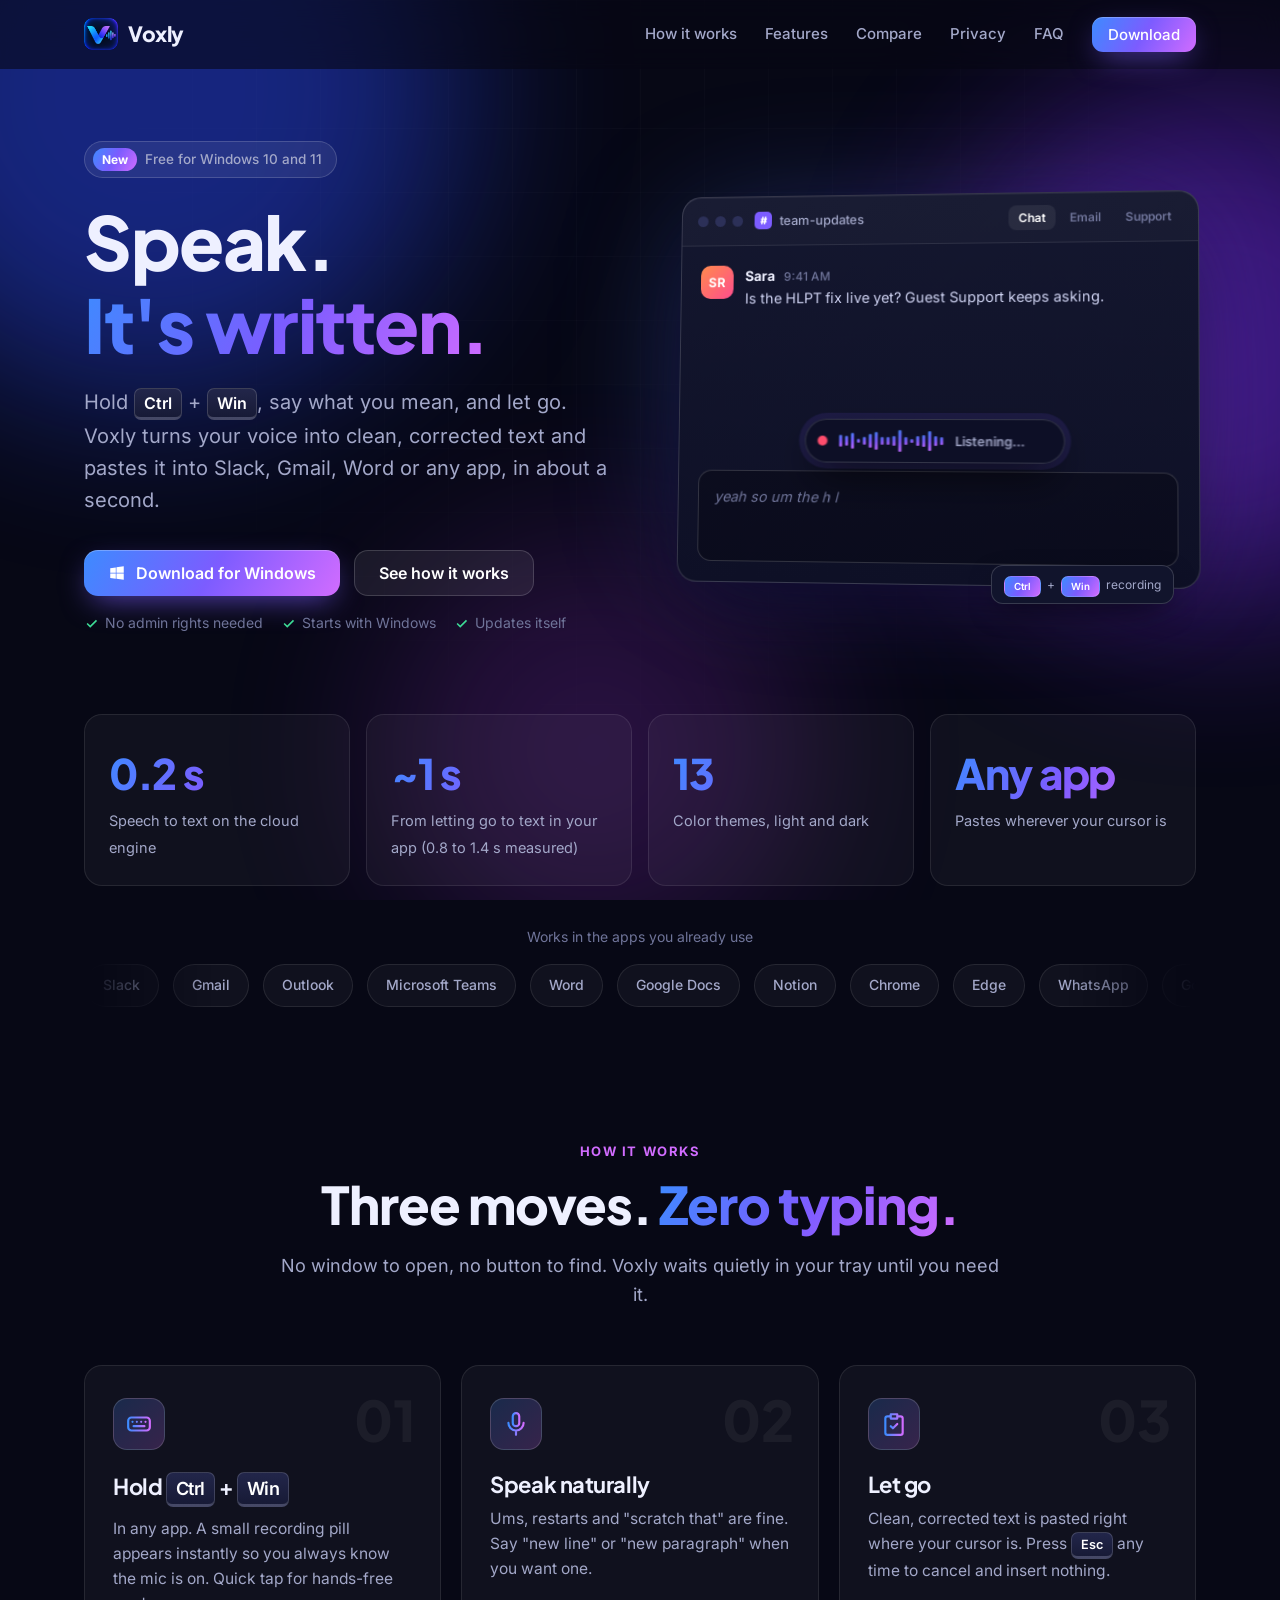
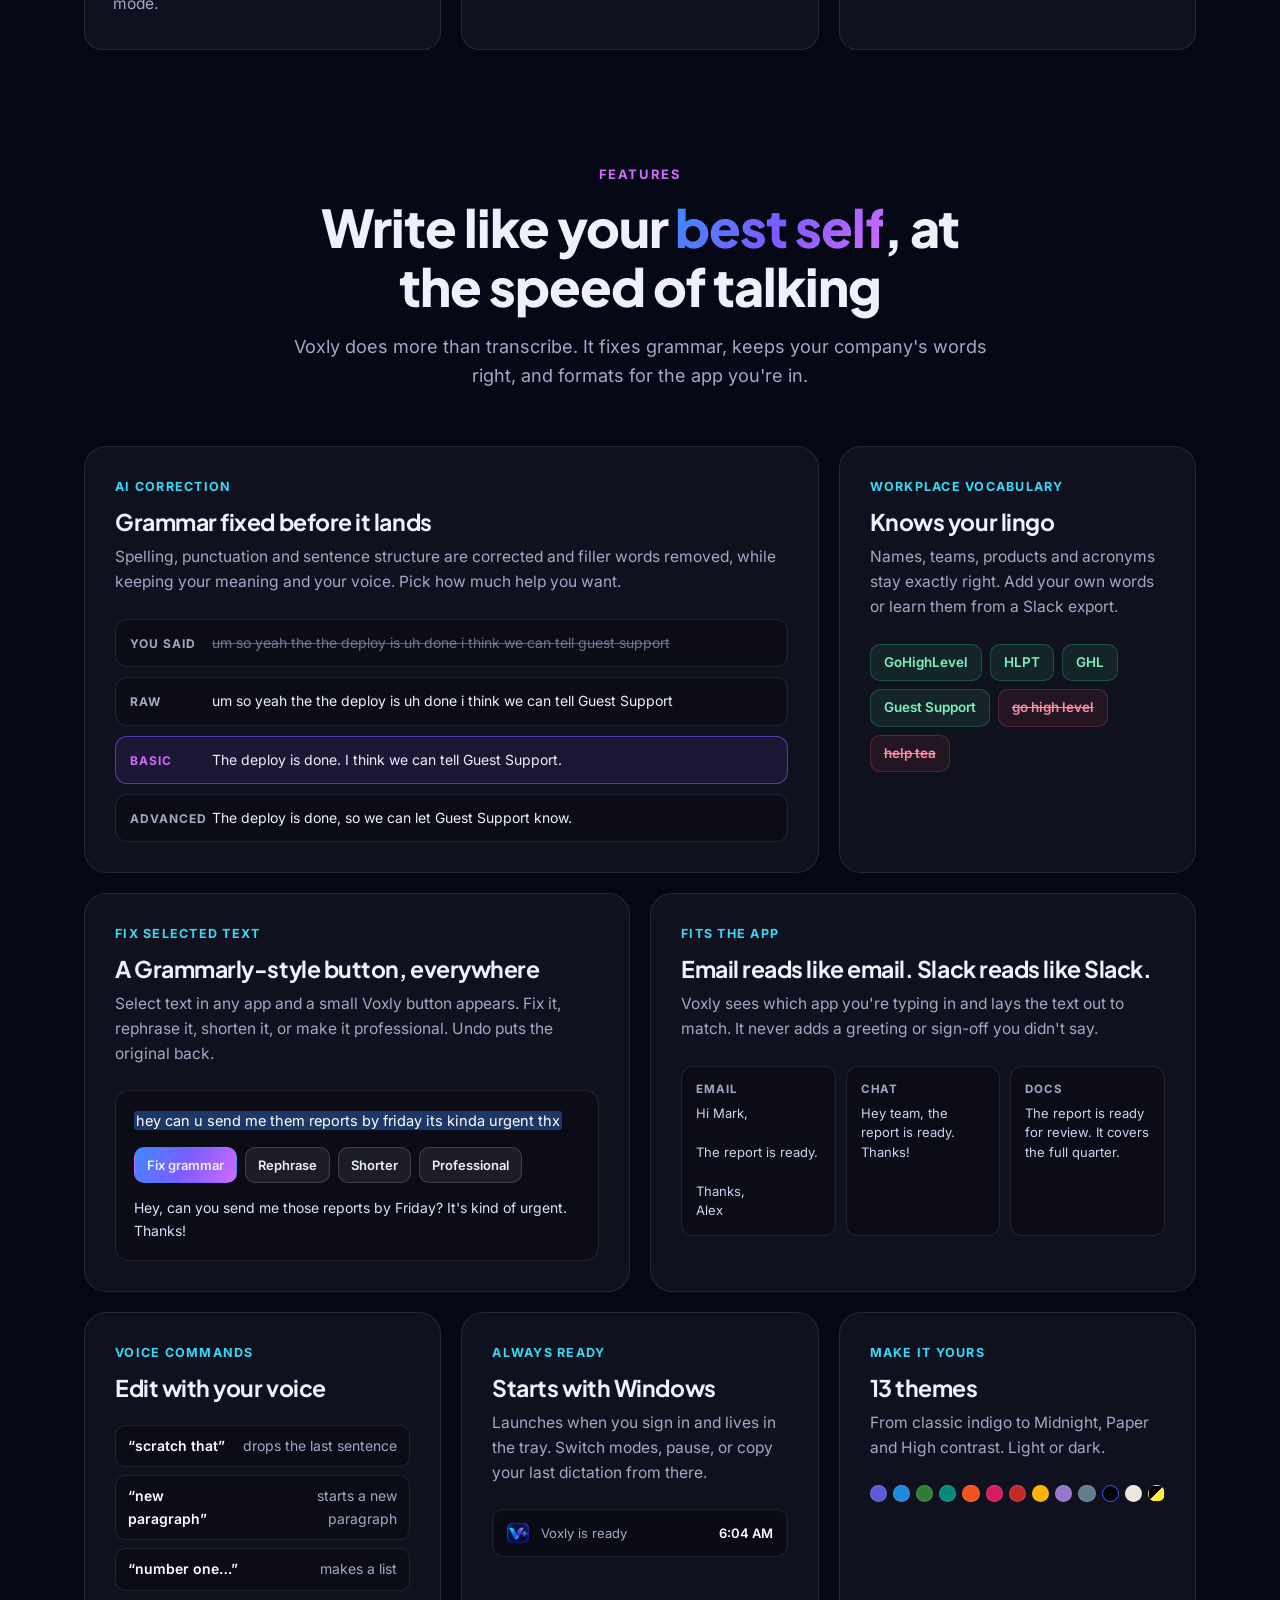
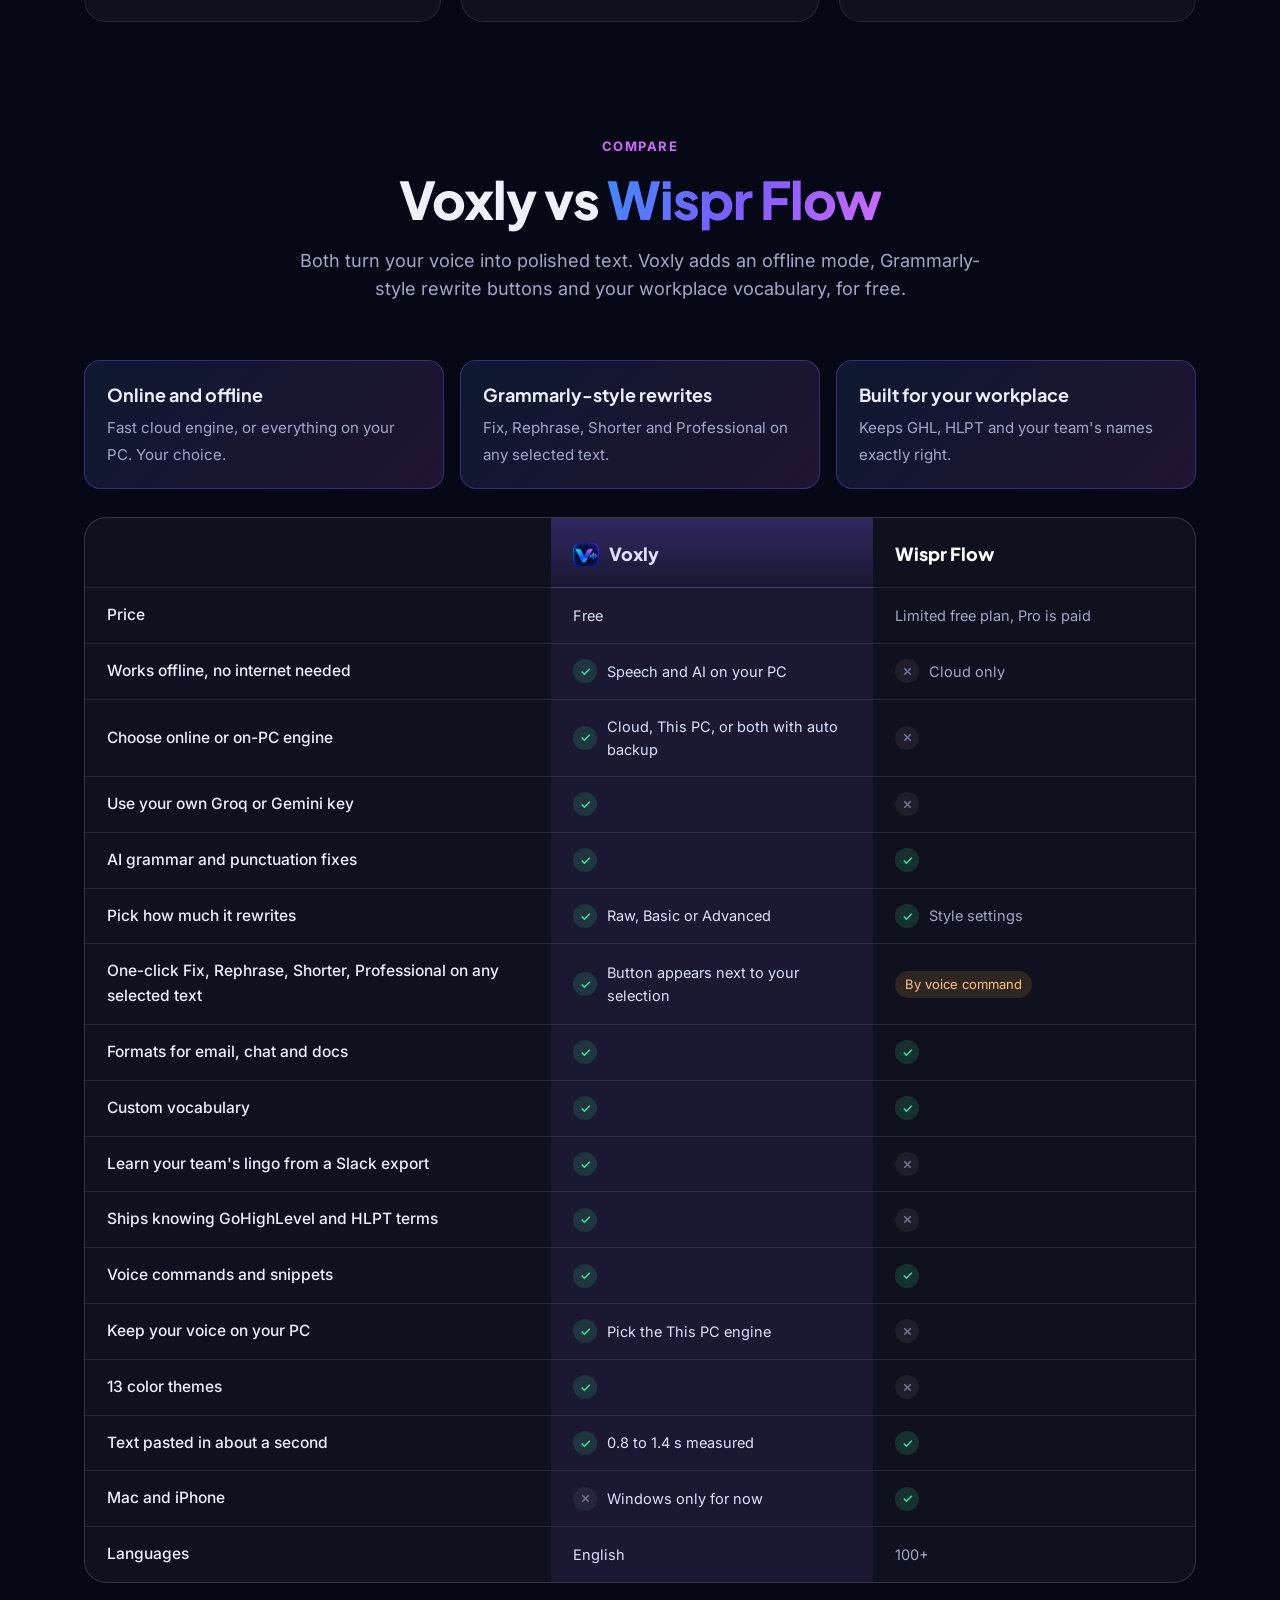
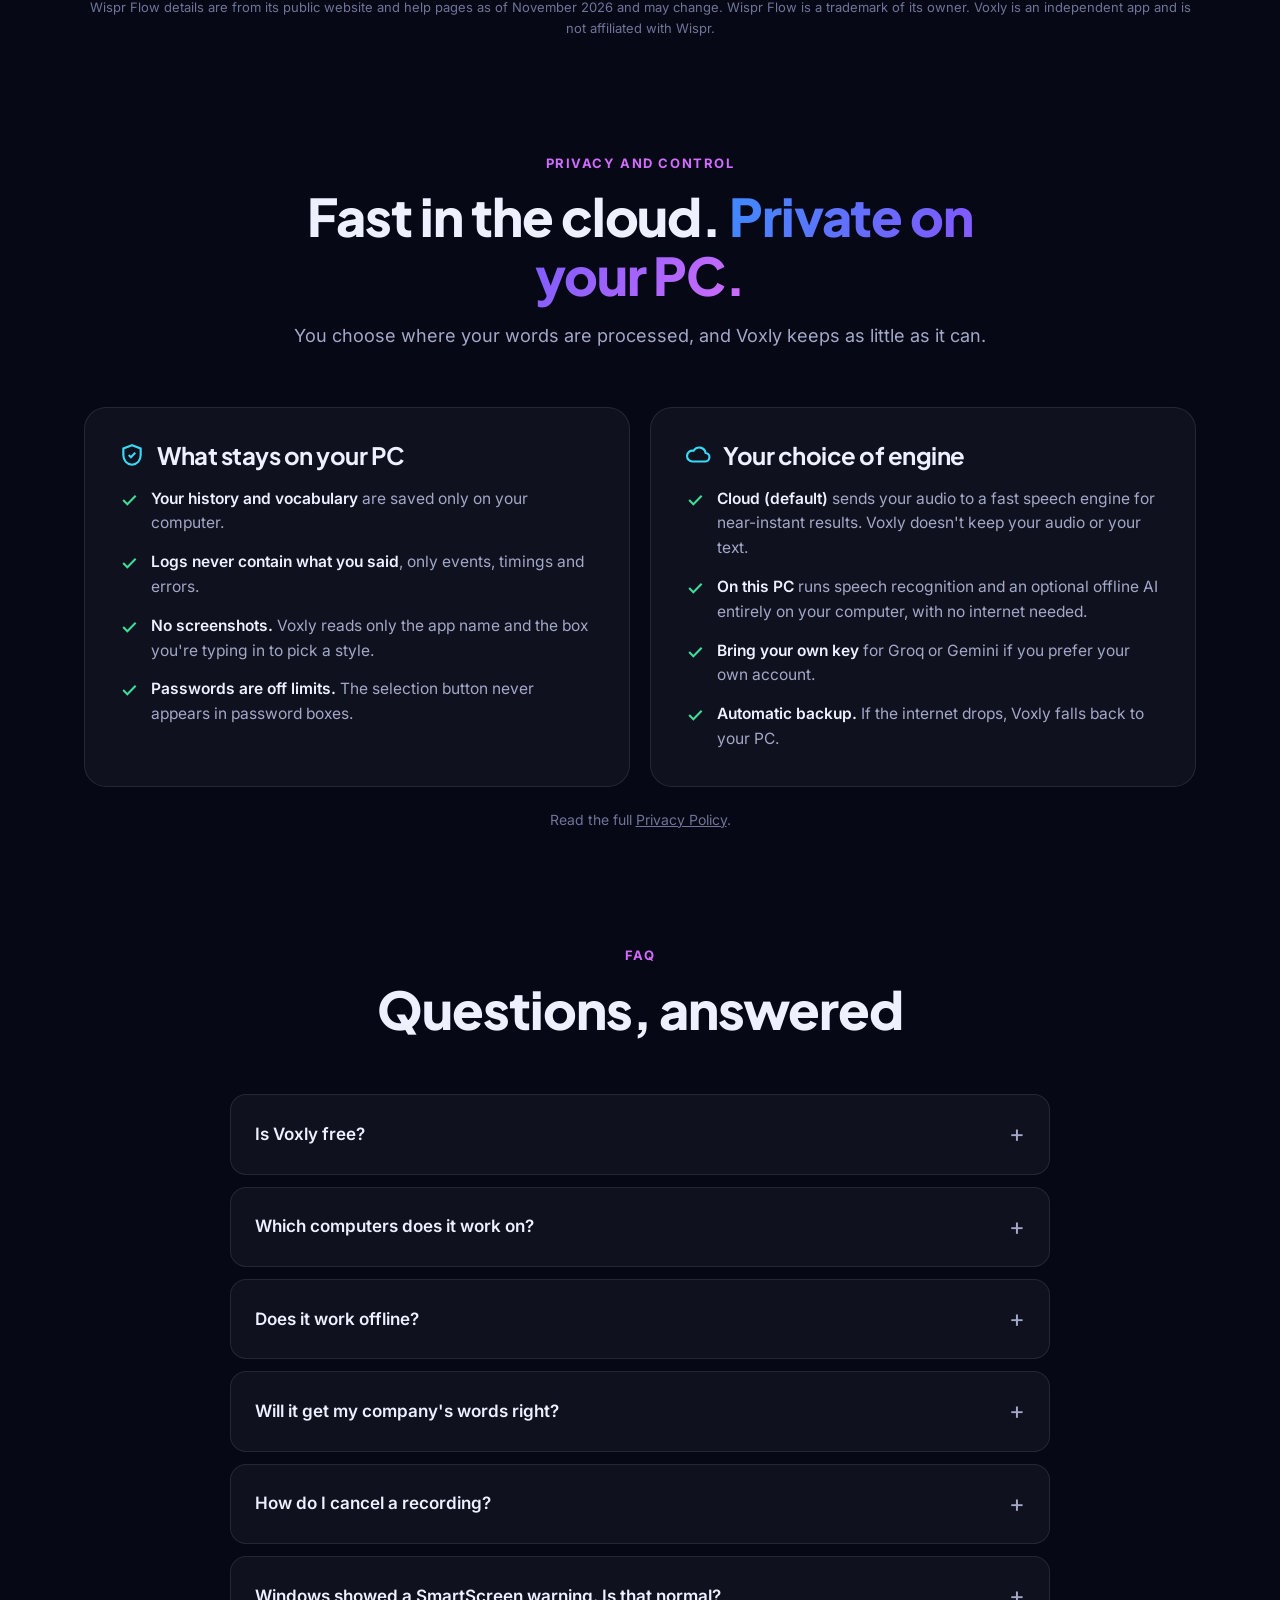
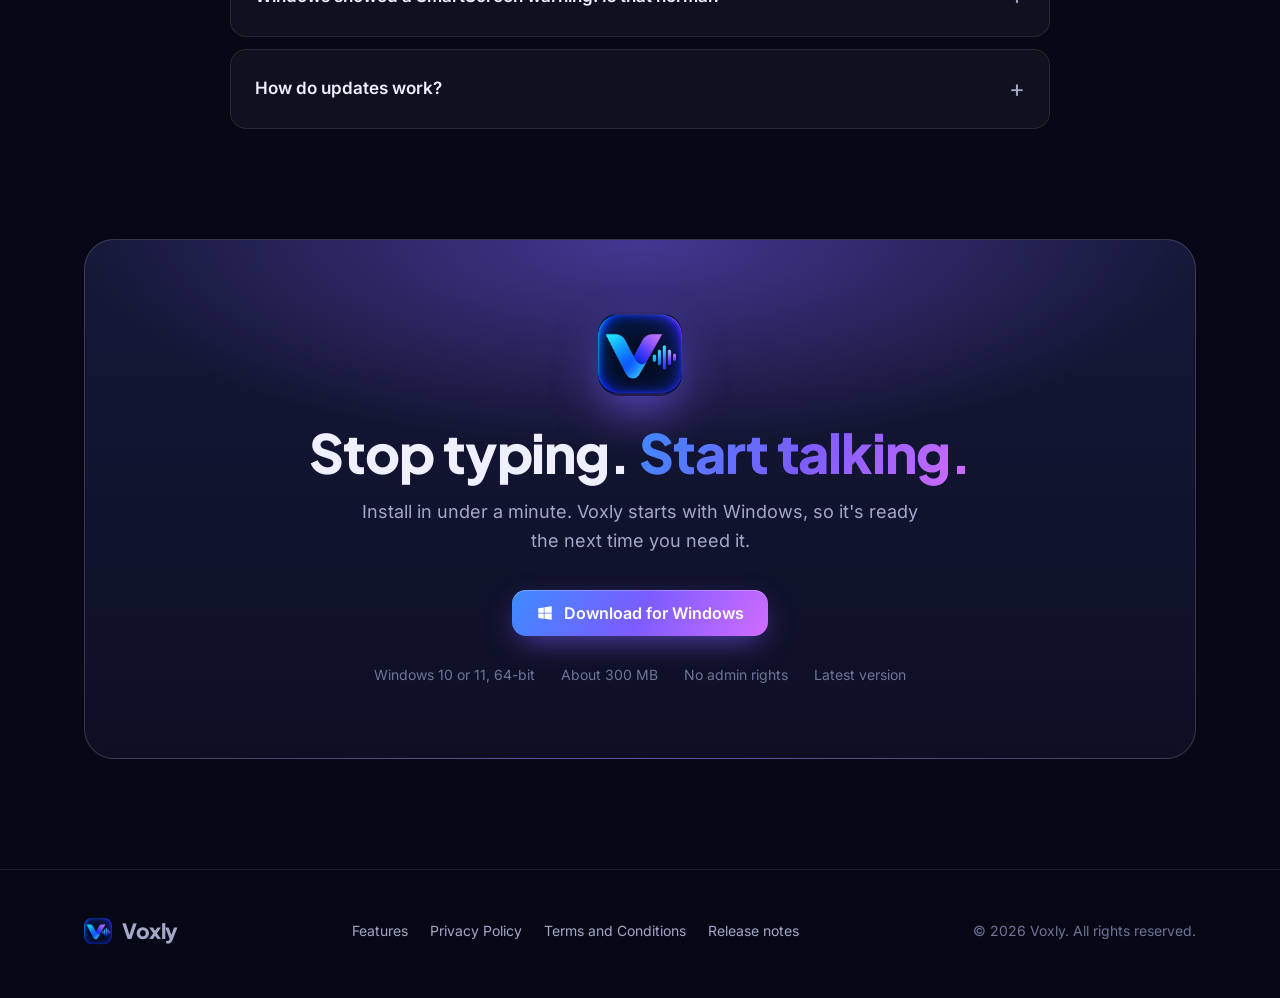
==== commit 7b1ea820: "Add Voxly vs Wispr Flow comparison section Co-Authored-By: Claude Opus 5.5 <noreply@anthropic.com> C" ====
--- a/docs/index.html
+++ b/docs/index.html
@@ -42,6 +42,7 @@
     <nav class="nav-links" aria-label="Main">
       <a class="hide-sm" href="#how">How it works</a>
       <a class="hide-sm" href="#features">Features</a>
+      <a class="hide-sm" href="#compare">Compare</a>
       <a class="hide-sm" href="#privacy">Privacy</a>
       <a class="hide-sm" href="#faq">FAQ</a>
       <a class="btn btn-primary btn-sm js-download" href="https://github.com/itshassan999999-lab/Voxly-releases/releases/latest">Download</a>
@@ -239,6 +240,47 @@
           </div>
         </article>
       </div>
+    </div>
+  </section>
+
+  <!-- COMPARE -->
+  <section class="section" id="compare">
+    <div class="wrap">
+      <div class="sec-head reveal">
+        <span class="tag">Compare</span>
+        <h2>Voxly vs <span class="grad-text">Wispr Flow</span></h2>
+        <p>Both turn your voice into polished text. Voxly adds an offline mode, Grammarly-style rewrite buttons and your workplace vocabulary, for free.</p>
+      </div>
+      <div class="hl-row">
+        <div class="hl reveal"><b>Online and offline</b><span>Fast cloud engine, or everything on your PC. Your choice.</span></div>
+        <div class="hl reveal d1"><b>Grammarly-style rewrites</b><span>Fix, Rephrase, Shorter and Professional on any selected text.</span></div>
+        <div class="hl reveal d2"><b>Built for your workplace</b><span>Keeps GHL, HLPT and your team's names exactly right.</span></div>
+      </div>
+      <div class="cmp-wrap reveal">
+        <table class="cmp">
+          <thead><tr><th scope="col"><span class="sr-only">Feature</span></th><th scope="col" class="vx"><img src="assets/logo.png" alt="" width="26" height="26">Voxly</th><th scope="col">Wispr Flow</th></tr></thead>
+          <tbody>
+          <tr><th scope="row">Price</th><td class="vx"><span class="cell">Free</span></td><td><span class="cell">Limited free plan, Pro is paid</span></td></tr>
+          <tr><th scope="row">Works offline, no internet needed</th><td class="vx"><span class="cell"><span class="y" aria-label="Yes"><svg viewBox="0 0 24 24" fill="none" stroke="currentColor" stroke-width="3"><path d="m5 12 5 5L20 7"/></svg></span>Speech and AI on your PC</span></td><td><span class="cell"><span class="n" aria-label="No"><svg viewBox="0 0 24 24" fill="none" stroke="currentColor" stroke-width="3"><path d="M6 6l12 12M18 6 6 18"/></svg></span>Cloud only</span></td></tr>
+          <tr><th scope="row">Choose online or on-PC engine</th><td class="vx"><span class="cell"><span class="y" aria-label="Yes"><svg viewBox="0 0 24 24" fill="none" stroke="currentColor" stroke-width="3"><path d="m5 12 5 5L20 7"/></svg></span>Cloud, This PC, or both with auto backup</span></td><td><span class="cell"><span class="n" aria-label="No"><svg viewBox="0 0 24 24" fill="none" stroke="currentColor" stroke-width="3"><path d="M6 6l12 12M18 6 6 18"/></svg></span></span></td></tr>
+          <tr><th scope="row">Use your own Groq or Gemini key</th><td class="vx"><span class="cell"><span class="y" aria-label="Yes"><svg viewBox="0 0 24 24" fill="none" stroke="currentColor" stroke-width="3"><path d="m5 12 5 5L20 7"/></svg></span></span></td><td><span class="cell"><span class="n" aria-label="No"><svg viewBox="0 0 24 24" fill="none" stroke="currentColor" stroke-width="3"><path d="M6 6l12 12M18 6 6 18"/></svg></span></span></td></tr>
+          <tr><th scope="row">AI grammar and punctuation fixes</th><td class="vx"><span class="cell"><span class="y" aria-label="Yes"><svg viewBox="0 0 24 24" fill="none" stroke="currentColor" stroke-width="3"><path d="m5 12 5 5L20 7"/></svg></span></span></td><td><span class="cell"><span class="y" aria-label="Yes"><svg viewBox="0 0 24 24" fill="none" stroke="currentColor" stroke-width="3"><path d="m5 12 5 5L20 7"/></svg></span></span></td></tr>
+          <tr><th scope="row">Pick how much it rewrites</th><td class="vx"><span class="cell"><span class="y" aria-label="Yes"><svg viewBox="0 0 24 24" fill="none" stroke="currentColor" stroke-width="3"><path d="m5 12 5 5L20 7"/></svg></span>Raw, Basic or Advanced</span></td><td><span class="cell"><span class="y" aria-label="Yes"><svg viewBox="0 0 24 24" fill="none" stroke="currentColor" stroke-width="3"><path d="m5 12 5 5L20 7"/></svg></span>Style settings</span></td></tr>
+          <tr><th scope="row">One-click Fix, Rephrase, Shorter, Professional on any selected text</th><td class="vx"><span class="cell"><span class="y" aria-label="Yes"><svg viewBox="0 0 24 24" fill="none" stroke="currentColor" stroke-width="3"><path d="m5 12 5 5L20 7"/></svg></span>Button appears next to your selection</span></td><td><span class="cell"><span class="p">By voice command</span></span></td></tr>
+          <tr><th scope="row">Formats for email, chat and docs</th><td class="vx"><span class="cell"><span class="y" aria-label="Yes"><svg viewBox="0 0 24 24" fill="none" stroke="currentColor" stroke-width="3"><path d="m5 12 5 5L20 7"/></svg></span></span></td><td><span class="cell"><span class="y" aria-label="Yes"><svg viewBox="0 0 24 24" fill="none" stroke="currentColor" stroke-width="3"><path d="m5 12 5 5L20 7"/></svg></span></span></td></tr>
+          <tr><th scope="row">Custom vocabulary</th><td class="vx"><span class="cell"><span class="y" aria-label="Yes"><svg viewBox="0 0 24 24" fill="none" stroke="currentColor" stroke-width="3"><path d="m5 12 5 5L20 7"/></svg></span></span></td><td><span class="cell"><span class="y" aria-label="Yes"><svg viewBox="0 0 24 24" fill="none" stroke="currentColor" stroke-width="3"><path d="m5 12 5 5L20 7"/></svg></span></span></td></tr>
+          <tr><th scope="row">Learn your team's lingo from a Slack export</th><td class="vx"><span class="cell"><span class="y" aria-label="Yes"><svg viewBox="0 0 24 24" fill="none" stroke="currentColor" stroke-width="3"><path d="m5 12 5 5L20 7"/></svg></span></span></td><td><span class="cell"><span class="n" aria-label="No"><svg viewBox="0 0 24 24" fill="none" stroke="currentColor" stroke-width="3"><path d="M6 6l12 12M18 6 6 18"/></svg></span></span></td></tr>
+          <tr><th scope="row">Ships knowing GoHighLevel and HLPT terms</th><td class="vx"><span class="cell"><span class="y" aria-label="Yes"><svg viewBox="0 0 24 24" fill="none" stroke="currentColor" stroke-width="3"><path d="m5 12 5 5L20 7"/></svg></span></span></td><td><span class="cell"><span class="n" aria-label="No"><svg viewBox="0 0 24 24" fill="none" stroke="currentColor" stroke-width="3"><path d="M6 6l12 12M18 6 6 18"/></svg></span></span></td></tr>
+          <tr><th scope="row">Voice commands and snippets</th><td class="vx"><span class="cell"><span class="y" aria-label="Yes"><svg viewBox="0 0 24 24" fill="none" stroke="currentColor" stroke-width="3"><path d="m5 12 5 5L20 7"/></svg></span></span></td><td><span class="cell"><span class="y" aria-label="Yes"><svg viewBox="0 0 24 24" fill="none" stroke="currentColor" stroke-width="3"><path d="m5 12 5 5L20 7"/></svg></span></span></td></tr>
+          <tr><th scope="row">Keep your voice on your PC</th><td class="vx"><span class="cell"><span class="y" aria-label="Yes"><svg viewBox="0 0 24 24" fill="none" stroke="currentColor" stroke-width="3"><path d="m5 12 5 5L20 7"/></svg></span>Pick the This PC engine</span></td><td><span class="cell"><span class="n" aria-label="No"><svg viewBox="0 0 24 24" fill="none" stroke="currentColor" stroke-width="3"><path d="M6 6l12 12M18 6 6 18"/></svg></span></span></td></tr>
+          <tr><th scope="row">13 color themes</th><td class="vx"><span class="cell"><span class="y" aria-label="Yes"><svg viewBox="0 0 24 24" fill="none" stroke="currentColor" stroke-width="3"><path d="m5 12 5 5L20 7"/></svg></span></span></td><td><span class="cell"><span class="n" aria-label="No"><svg viewBox="0 0 24 24" fill="none" stroke="currentColor" stroke-width="3"><path d="M6 6l12 12M18 6 6 18"/></svg></span></span></td></tr>
+          <tr><th scope="row">Text pasted in about a second</th><td class="vx"><span class="cell"><span class="y" aria-label="Yes"><svg viewBox="0 0 24 24" fill="none" stroke="currentColor" stroke-width="3"><path d="m5 12 5 5L20 7"/></svg></span>0.8 to 1.4 s measured</span></td><td><span class="cell"><span class="y" aria-label="Yes"><svg viewBox="0 0 24 24" fill="none" stroke="currentColor" stroke-width="3"><path d="m5 12 5 5L20 7"/></svg></span></span></td></tr>
+          <tr><th scope="row">Mac and iPhone</th><td class="vx"><span class="cell"><span class="n" aria-label="No"><svg viewBox="0 0 24 24" fill="none" stroke="currentColor" stroke-width="3"><path d="M6 6l12 12M18 6 6 18"/></svg></span>Windows only for now</span></td><td><span class="cell"><span class="y" aria-label="Yes"><svg viewBox="0 0 24 24" fill="none" stroke="currentColor" stroke-width="3"><path d="m5 12 5 5L20 7"/></svg></span></span></td></tr>
+          <tr><th scope="row">Languages</th><td class="vx"><span class="cell">English</span></td><td><span class="cell">100+</span></td></tr>
+          </tbody>
+        </table>
+      </div>
+      <p class="cmp-note">Wispr Flow details are from its public website and help pages as of November 2026 and may change. Wispr Flow is a trademark of its owner. Voxly is an independent app and is not affiliated with Wispr.</p>
     </div>
   </section>
 
--- a/docs/assets/site.css
+++ b/docs/assets/site.css
@@ -392,3 +392,40 @@
 .timer-chip { left: -28px; top: 44%; }
 @media (max-width: 980px) { .timer-chip { left: 12px; } }
 @media (max-width: 600px) { .timer-chip { left: auto; right: 8px; top: auto; bottom: -22px; } }
+
+/* Comparison */
+.hl-row { display: grid; grid-template-columns: repeat(3, 1fr); gap: 16px; margin-bottom: 28px; }
+@media (max-width: 860px) { .hl-row { grid-template-columns: 1fr; } }
+.hl { padding: 20px 22px; border-radius: 16px; background: linear-gradient(135deg, rgba(61,139,255,.12), rgba(209,108,255,.12)); border: 1px solid rgba(124,92,255,.35); }
+.hl b { display: block; font-family: "Jakarta", sans-serif; font-size: 18px; margin-bottom: 4px; }
+.hl span { color: var(--muted); font-size: 15px; }
+.cmp-wrap { border-radius: 22px; border: 1px solid var(--line-2); background: var(--surface); overflow: hidden; }
+.cmp { width: 100%; border-collapse: collapse; font-size: 15.5px; }
+.cmp th, .cmp td { padding: 15px 22px; text-align: left; border-bottom: 1px solid var(--line); vertical-align: middle; }
+.cmp tbody tr:last-child th, .cmp tbody tr:last-child td { border-bottom: 0; }
+.cmp thead th { font-family: "Jakarta", sans-serif; font-size: 18px; font-weight: 800; color: #fff; padding-top: 22px; padding-bottom: 18px; }
+.cmp thead th img { display: inline-block; width: 26px; height: 26px; border-radius: 7px; vertical-align: -7px; margin-right: 10px; }
+.cmp tbody th { font-weight: 500; color: var(--text); width: 42%; }
+.cmp td { color: var(--muted); font-size: 14.5px; width: 29%; }
+.cmp .vx { background: rgba(124,92,255,.09); color: #dfe2ff; }
+.cmp thead .vx { background: linear-gradient(180deg, rgba(124,92,255,.3), rgba(124,92,255,.09)); }
+.cmp tbody tr:hover th, .cmp tbody tr:hover td { background-color: rgba(255,255,255,.025); }
+.cmp tbody tr:hover .vx { background-color: rgba(124,92,255,.14); }
+.cmp .y, .cmp .n { display: inline-grid; place-items: center; width: 24px; height: 24px; border-radius: 50%; margin-right: 10px; vertical-align: -6px; flex: none; }
+.cmp .y { background: rgba(61,220,151,.16); color: var(--green); }
+.cmp .n { background: rgba(255,255,255,.06); color: var(--faint); }
+.cmp .y svg, .cmp .n svg { width: 13px; height: 13px; }
+.cmp .p { display: inline-block; padding: 3px 10px; border-radius: 999px; background: rgba(255,184,77,.12); color: #ffc27a; font-size: 13px; }
+.cmp-note { margin-top: 14px; font-size: 13px; color: var(--faint); text-align: center; }
+@media (max-width: 680px) {
+  .cmp { font-size: 14px; }
+  .cmp th, .cmp td { padding: 12px 10px; }
+  .cmp thead th { font-size: 15px; }
+  .cmp thead th img { display: none; }
+  .cmp tbody th { width: 40%; font-size: 14px; }
+  .cmp td { font-size: 12.5px; }
+  .cmp .y, .cmp .n { display: grid; margin: 0 0 4px; }
+}
+.cmp .cell { display: flex; align-items: center; gap: 10px; }
+.cmp .cell .y, .cmp .cell .n { margin: 0; }
+@media (max-width: 680px) { .cmp .cell { flex-direction: column; align-items: flex-start; gap: 4px; } }
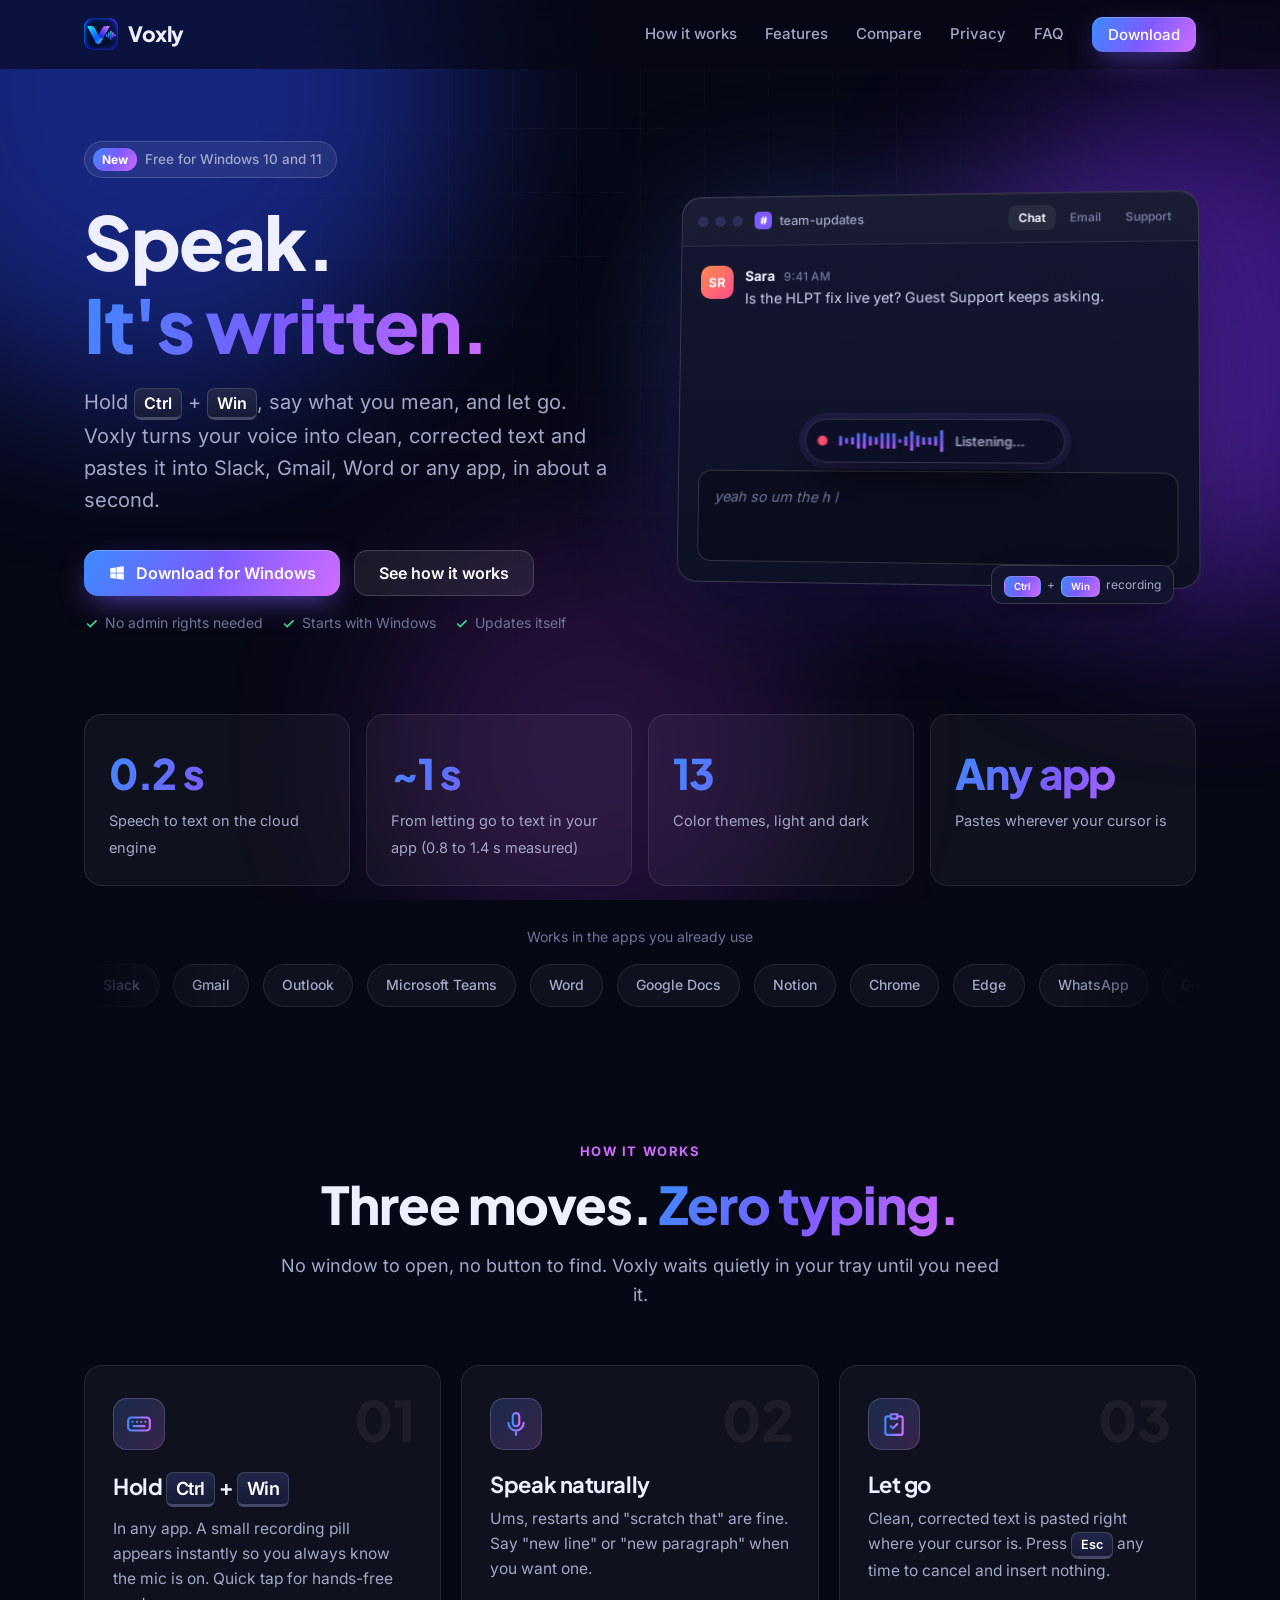
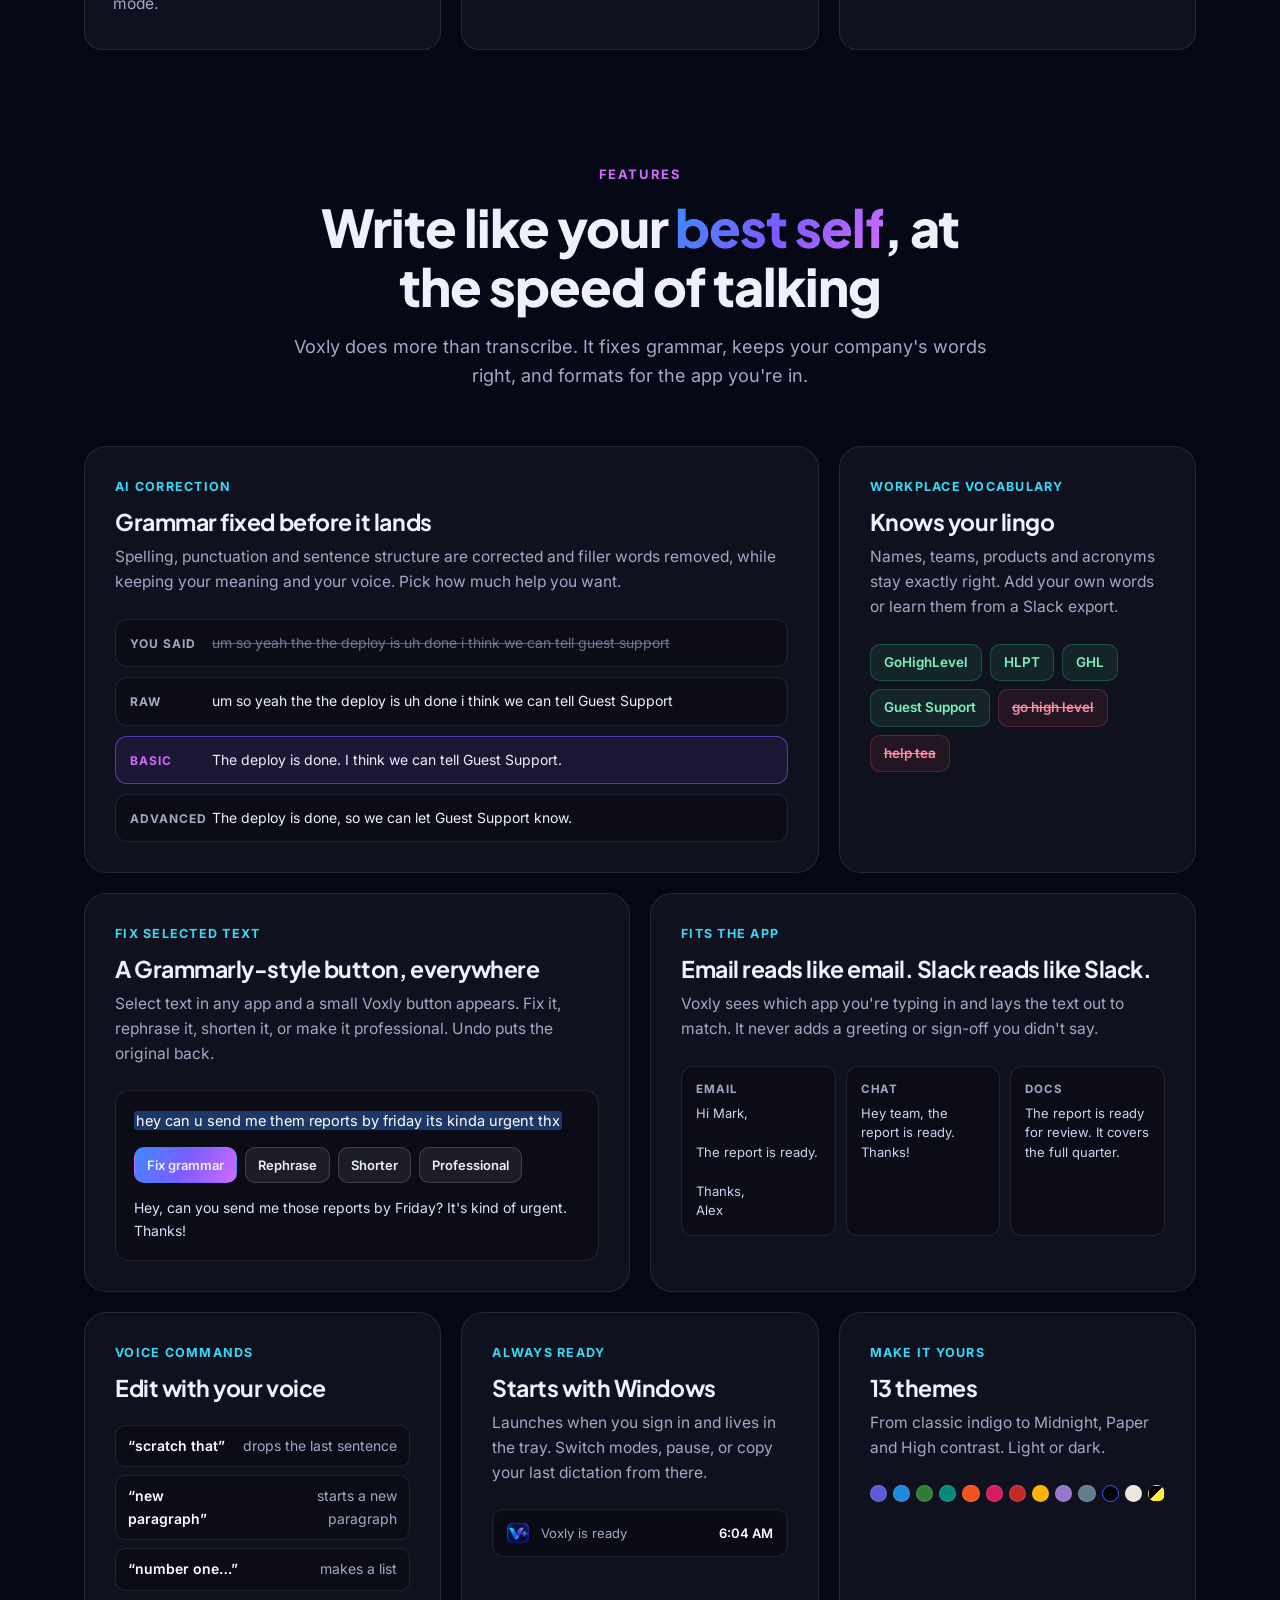
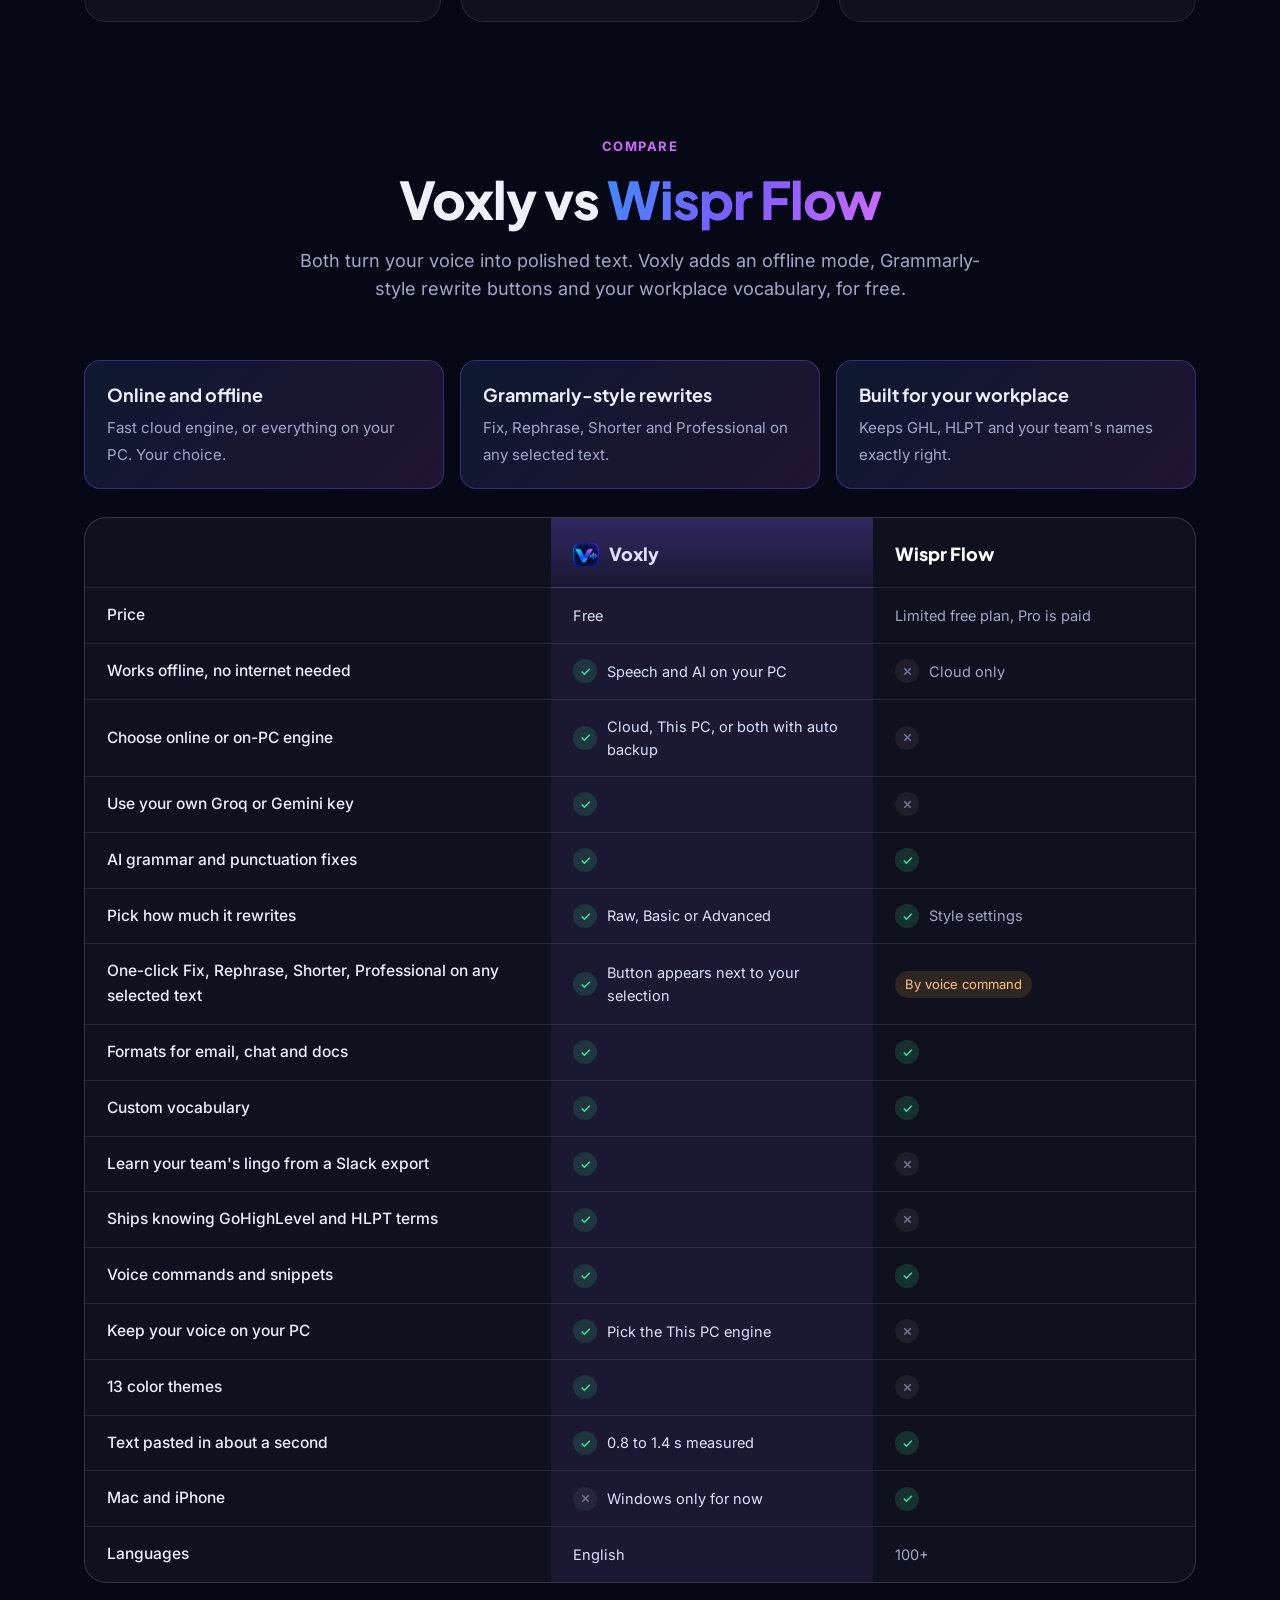
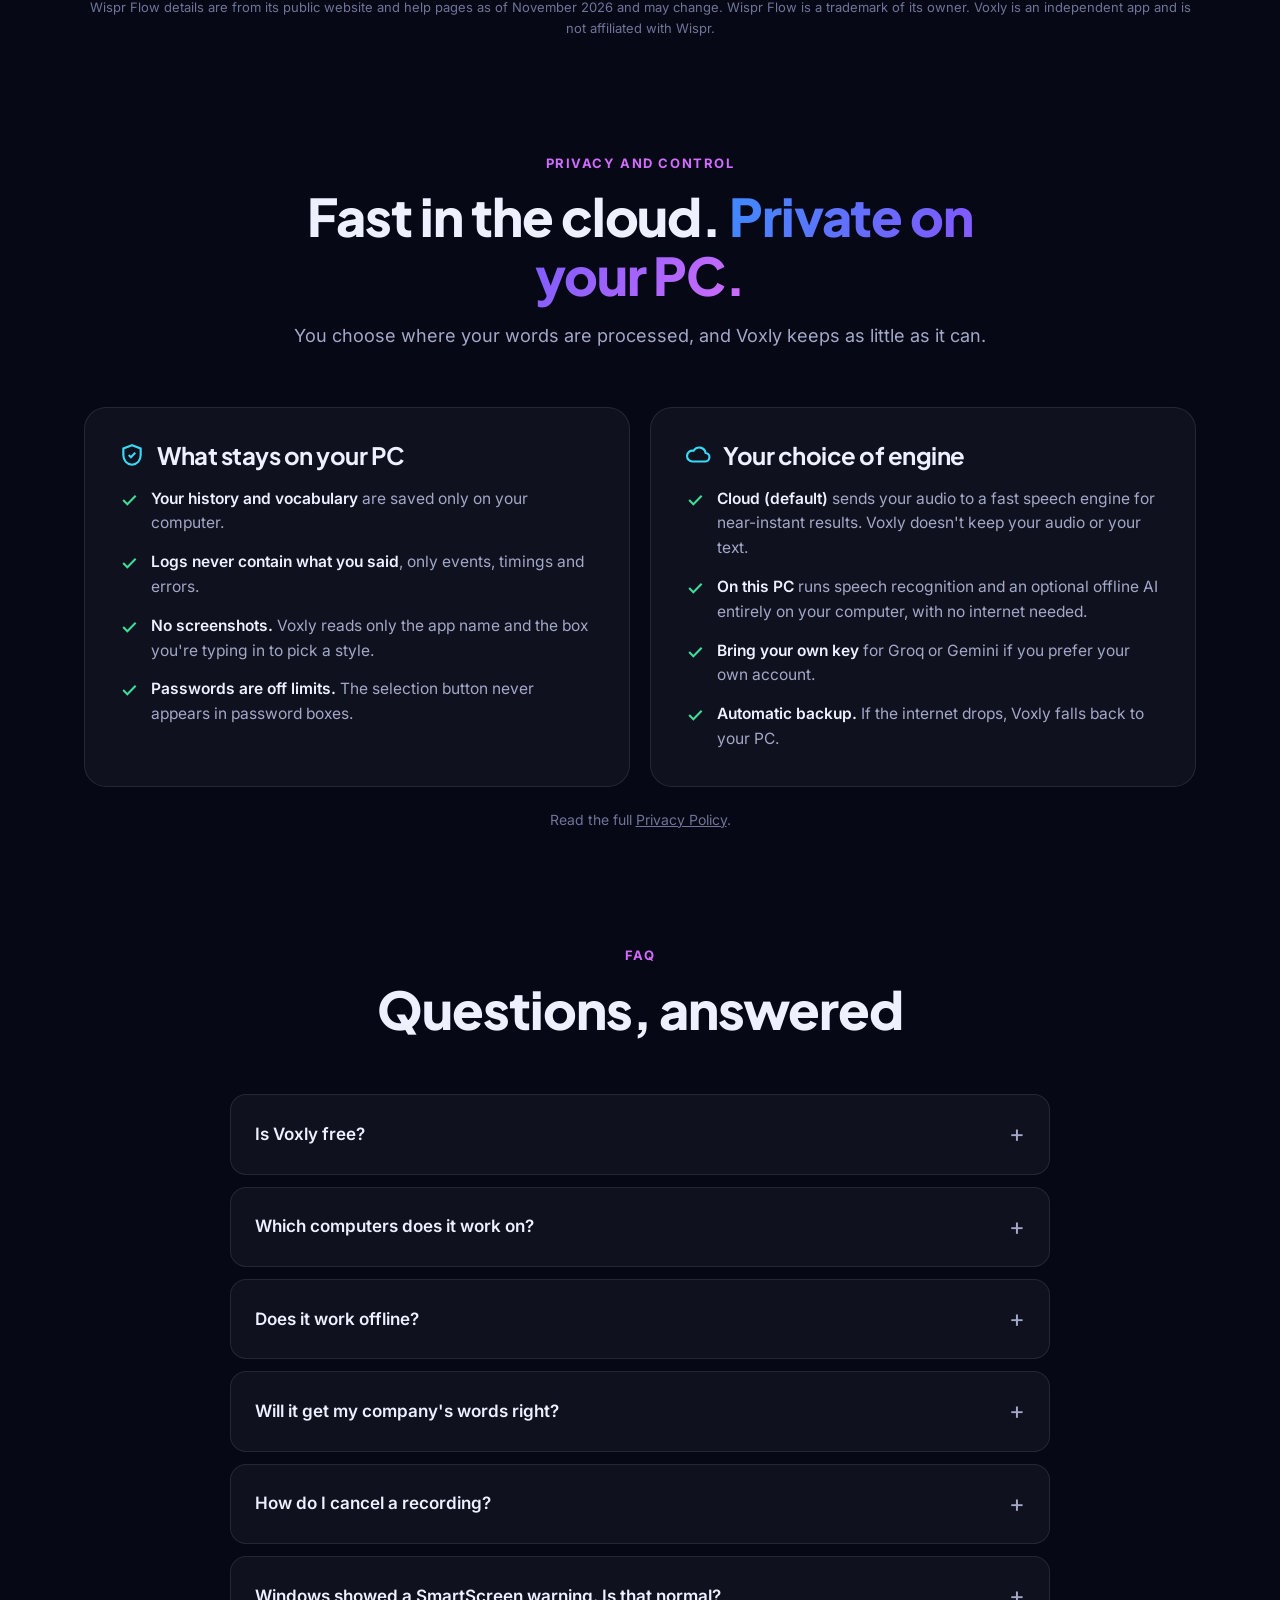
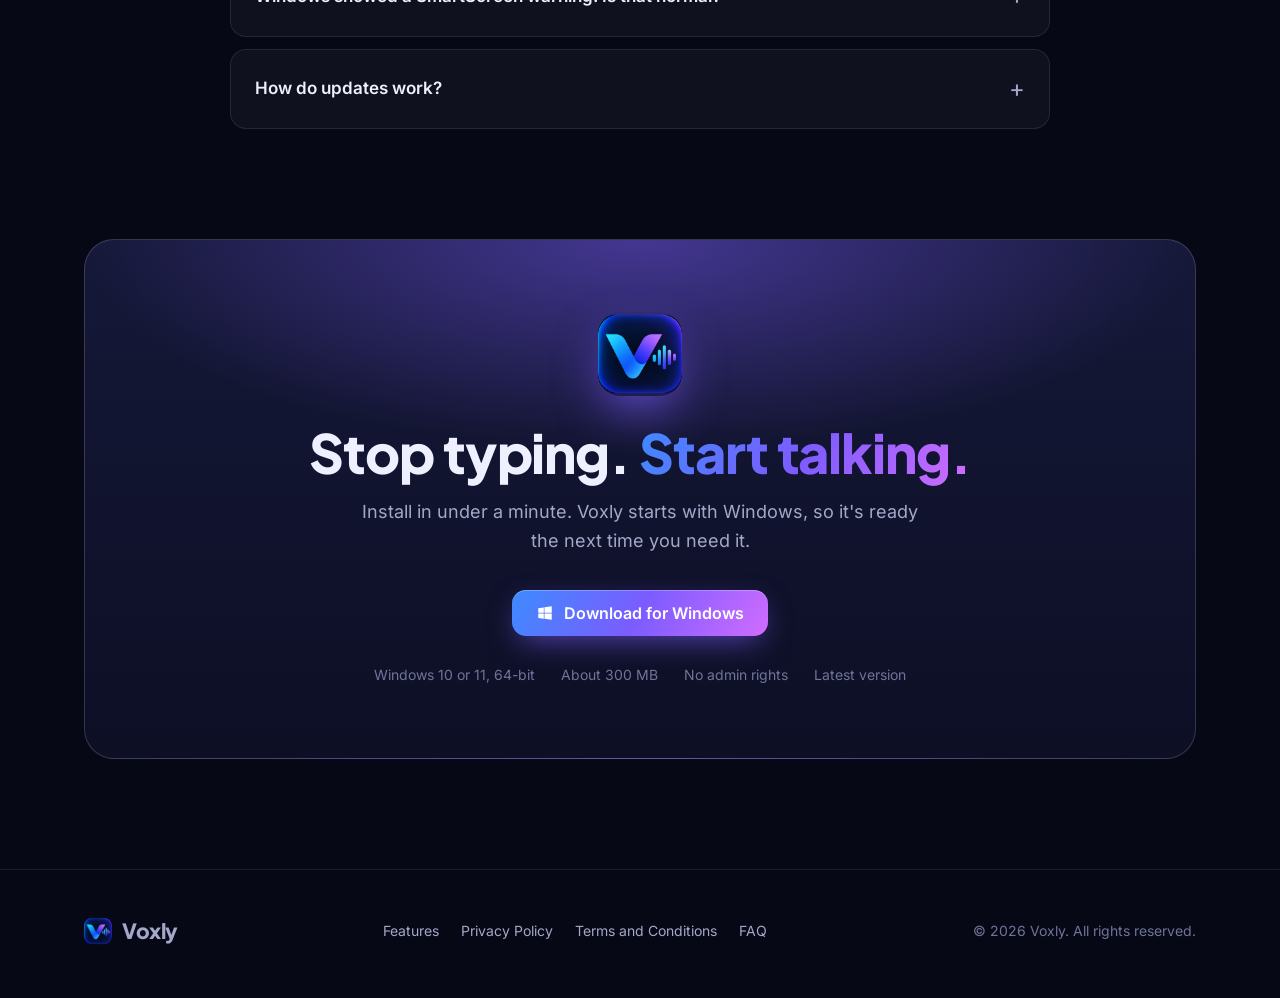
==== commit 22ce03d1: "Download button starts the installer directly; drop GitHub links Co-Authored-By: Claude Opus 5.5 <no" ====
--- a/docs/index.html
+++ b/docs/index.html
@@ -45,7 +45,7 @@
       <a class="hide-sm" href="#compare">Compare</a>
       <a class="hide-sm" href="#privacy">Privacy</a>
       <a class="hide-sm" href="#faq">FAQ</a>
-      <a class="btn btn-primary btn-sm js-download" href="https://github.com/itshassan999999-lab/Voxly-releases/releases/latest">Download</a>
+      <a class="btn btn-primary btn-sm js-download" href="https://github.com/itshassan999999-lab/Voxly-releases/releases/download/v0.2.11/Voxly-Setup-0.2.11.exe" download>Download</a>
     </nav>
   </div>
 </header>
@@ -59,7 +59,7 @@
         <h1 class="reveal d1">Speak.<br><span class="grad-text">It's written.</span></h1>
         <p class="lede reveal d2">Hold <kbd>Ctrl</kbd> + <kbd>Win</kbd>, say what you mean, and let go. Voxly turns your voice into clean, corrected text and pastes it into Slack, Gmail, Word or any app, in about a second.</p>
         <div class="cta-row reveal d3">
-          <a class="btn btn-primary js-download" href="https://github.com/itshassan999999-lab/Voxly-releases/releases/latest">
+          <a class="btn btn-primary js-download" href="https://github.com/itshassan999999-lab/Voxly-releases/releases/download/v0.2.11/Voxly-Setup-0.2.11.exe" download>
             <svg viewBox="0 0 24 24" fill="currentColor" aria-hidden="true"><path d="M3 5.5 10.4 4.5v7H3v-6Zm0 13 7.4 1v-7H3v6Zm8.3 1.1L21 21v-8.5h-9.7v7.1Zm0-15.2v7.1H21V3l-9.7 1.4Z"/></svg>
             <span class="js-download-label">Download for Windows</span>
           </a>
@@ -329,7 +329,7 @@
         <details class="reveal"><summary>Does it work offline?</summary><p>Yes. Speech recognition can run on your PC, and a one-click offline AI (about 1 GB, downloaded once) corrects grammar with no internet. Without it, Voxly still cleans up fillers and punctuation.</p></details>
         <details class="reveal"><summary>Will it get my company's words right?</summary><p>Add names, products and acronyms to your vocabulary, or import a Slack export you're allowed to use, and Voxly keeps those terms exactly as you spell them. It ships knowing GoHighLevel terms like GHL and HLPT.</p></details>
         <details class="reveal"><summary>How do I cancel a recording?</summary><p>Press <kbd>Esc</kbd> while recording. Nothing is inserted.</p></details>
-        <details class="reveal"><summary>Windows showed a SmartScreen warning. Is that normal?</summary><p>Voxly is a new app, so Windows may show "Windows protected your PC" the first time. Click <b>More info</b>, then <b>Run anyway</b>. Only download Voxly from this site or its official GitHub releases page.</p></details>
+        <details class="reveal"><summary>Windows showed a SmartScreen warning. Is that normal?</summary><p>Voxly is a new app, so Windows may show "Windows protected your PC" the first time. Click <b>More info</b>, then <b>Run anyway</b>. Only download Voxly from this website.</p></details>
         <details class="reveal"><summary>How do updates work?</summary><p>Voxly checks for new versions and updates itself. You can also check any time under Home, then Updates, then Check now.</p></details>
       </div>
     </div>
@@ -342,7 +342,7 @@
       <h2>Stop typing. <span class="grad-text">Start talking.</span></h2>
       <p>Install in under a minute. Voxly starts with Windows, so it's ready the next time you need it.</p>
       <div class="cta-row">
-        <a class="btn btn-primary js-download" href="https://github.com/itshassan999999-lab/Voxly-releases/releases/latest">
+        <a class="btn btn-primary js-download" href="https://github.com/itshassan999999-lab/Voxly-releases/releases/download/v0.2.11/Voxly-Setup-0.2.11.exe" download>
           <svg viewBox="0 0 24 24" fill="currentColor" aria-hidden="true"><path d="M3 5.5 10.4 4.5v7H3v-6Zm0 13 7.4 1v-7H3v6Zm8.3 1.1L21 21v-8.5h-9.7v7.1Zm0-15.2v7.1H21V3l-9.7 1.4Z"/></svg>
           <span class="js-download-label">Download for Windows</span>
         </a>
@@ -359,7 +359,7 @@
       <a href="#features">Features</a>
       <a href="privacy.html">Privacy Policy</a>
       <a href="terms.html">Terms and Conditions</a>
-      <a href="https://github.com/itshassan999999-lab/Voxly-releases/releases">Release notes</a>
+      <a href="#faq">FAQ</a>
     </nav>
     <span>© <span id="yr">2026</span> Voxly. All rights reserved.</span>
   </div>
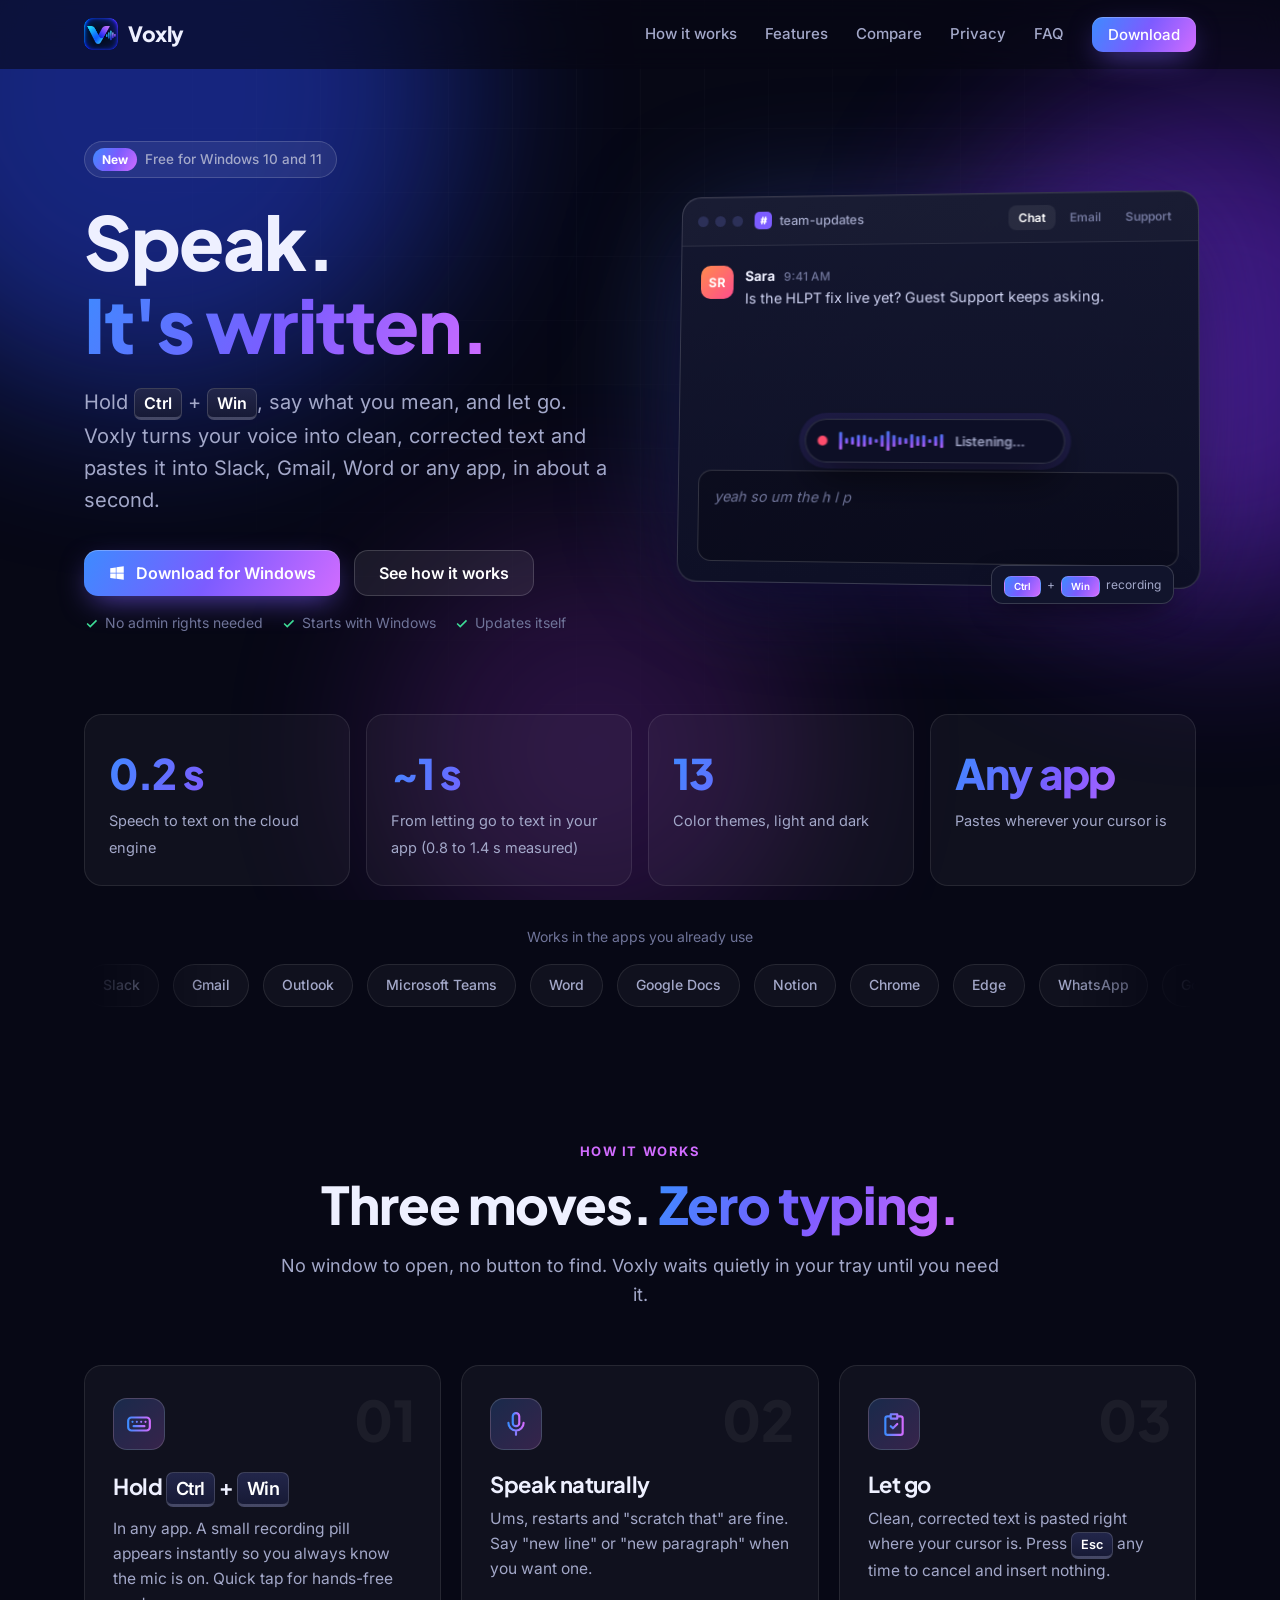
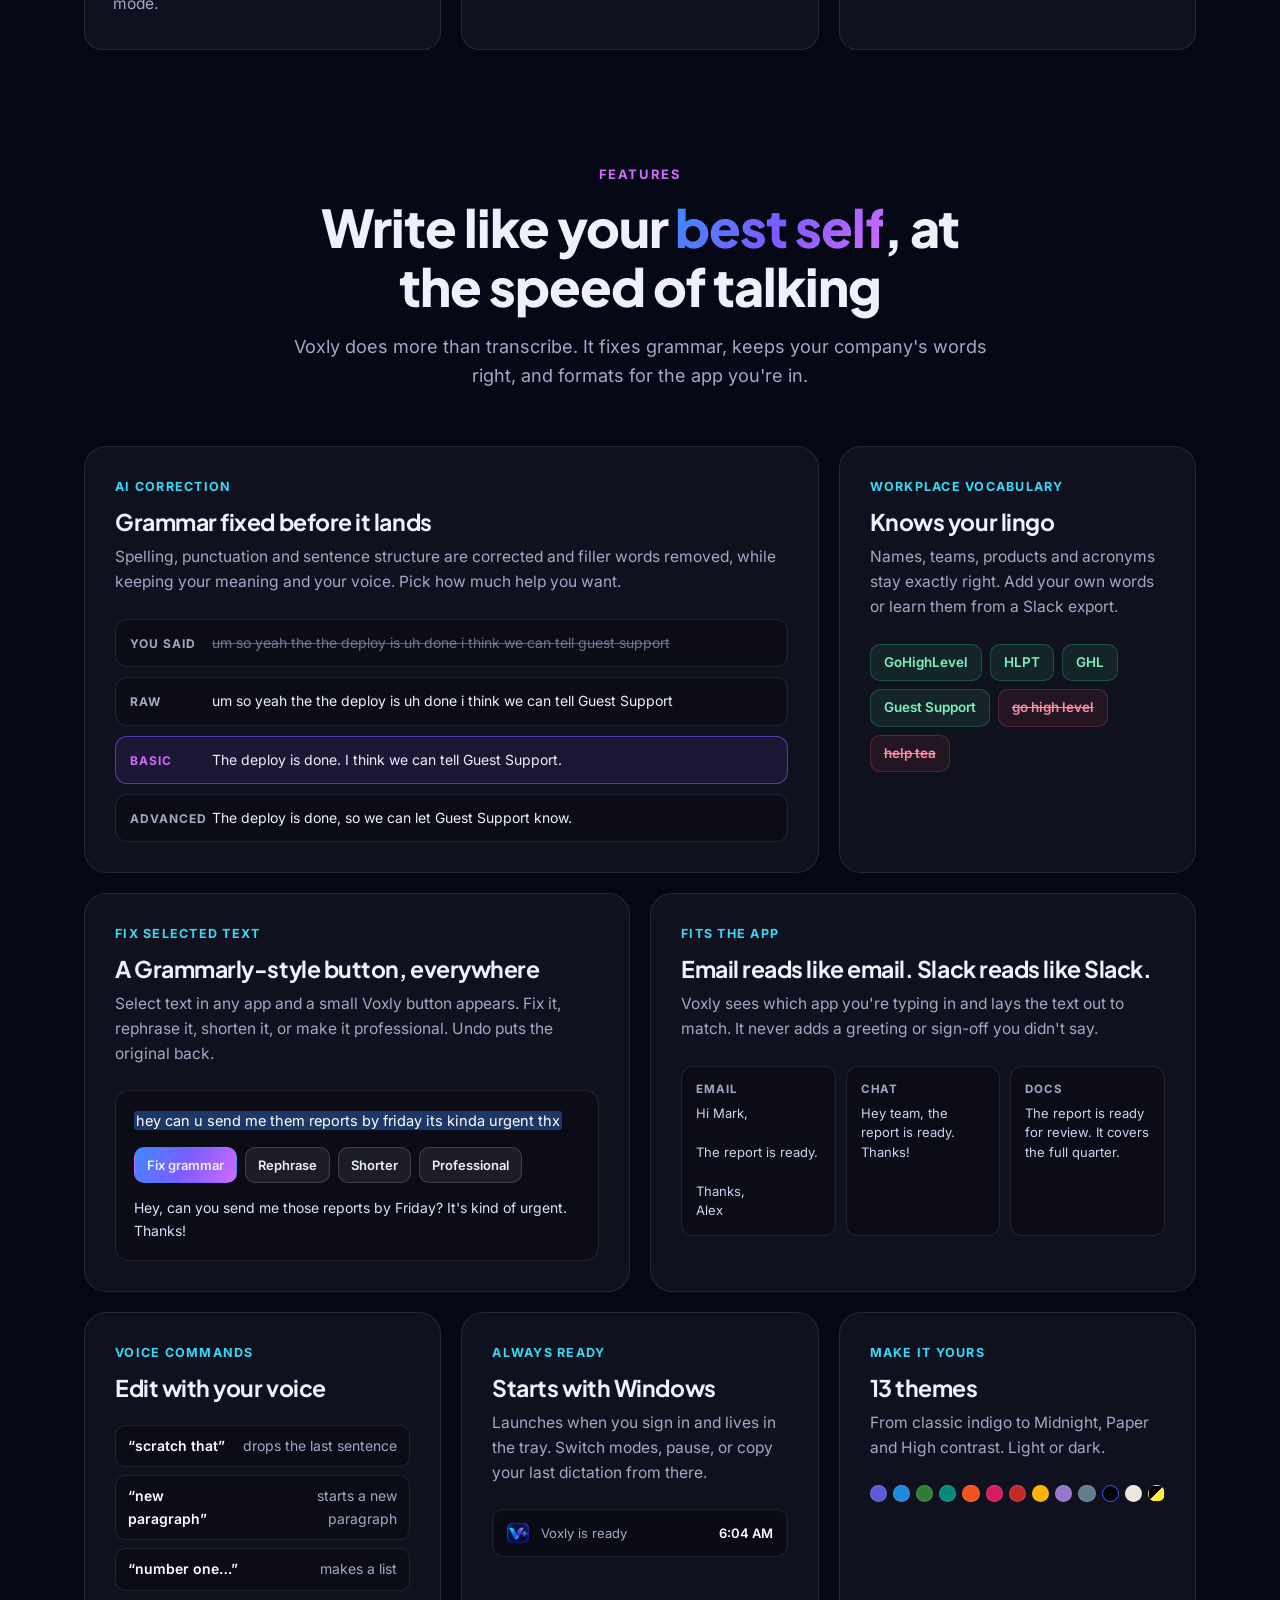
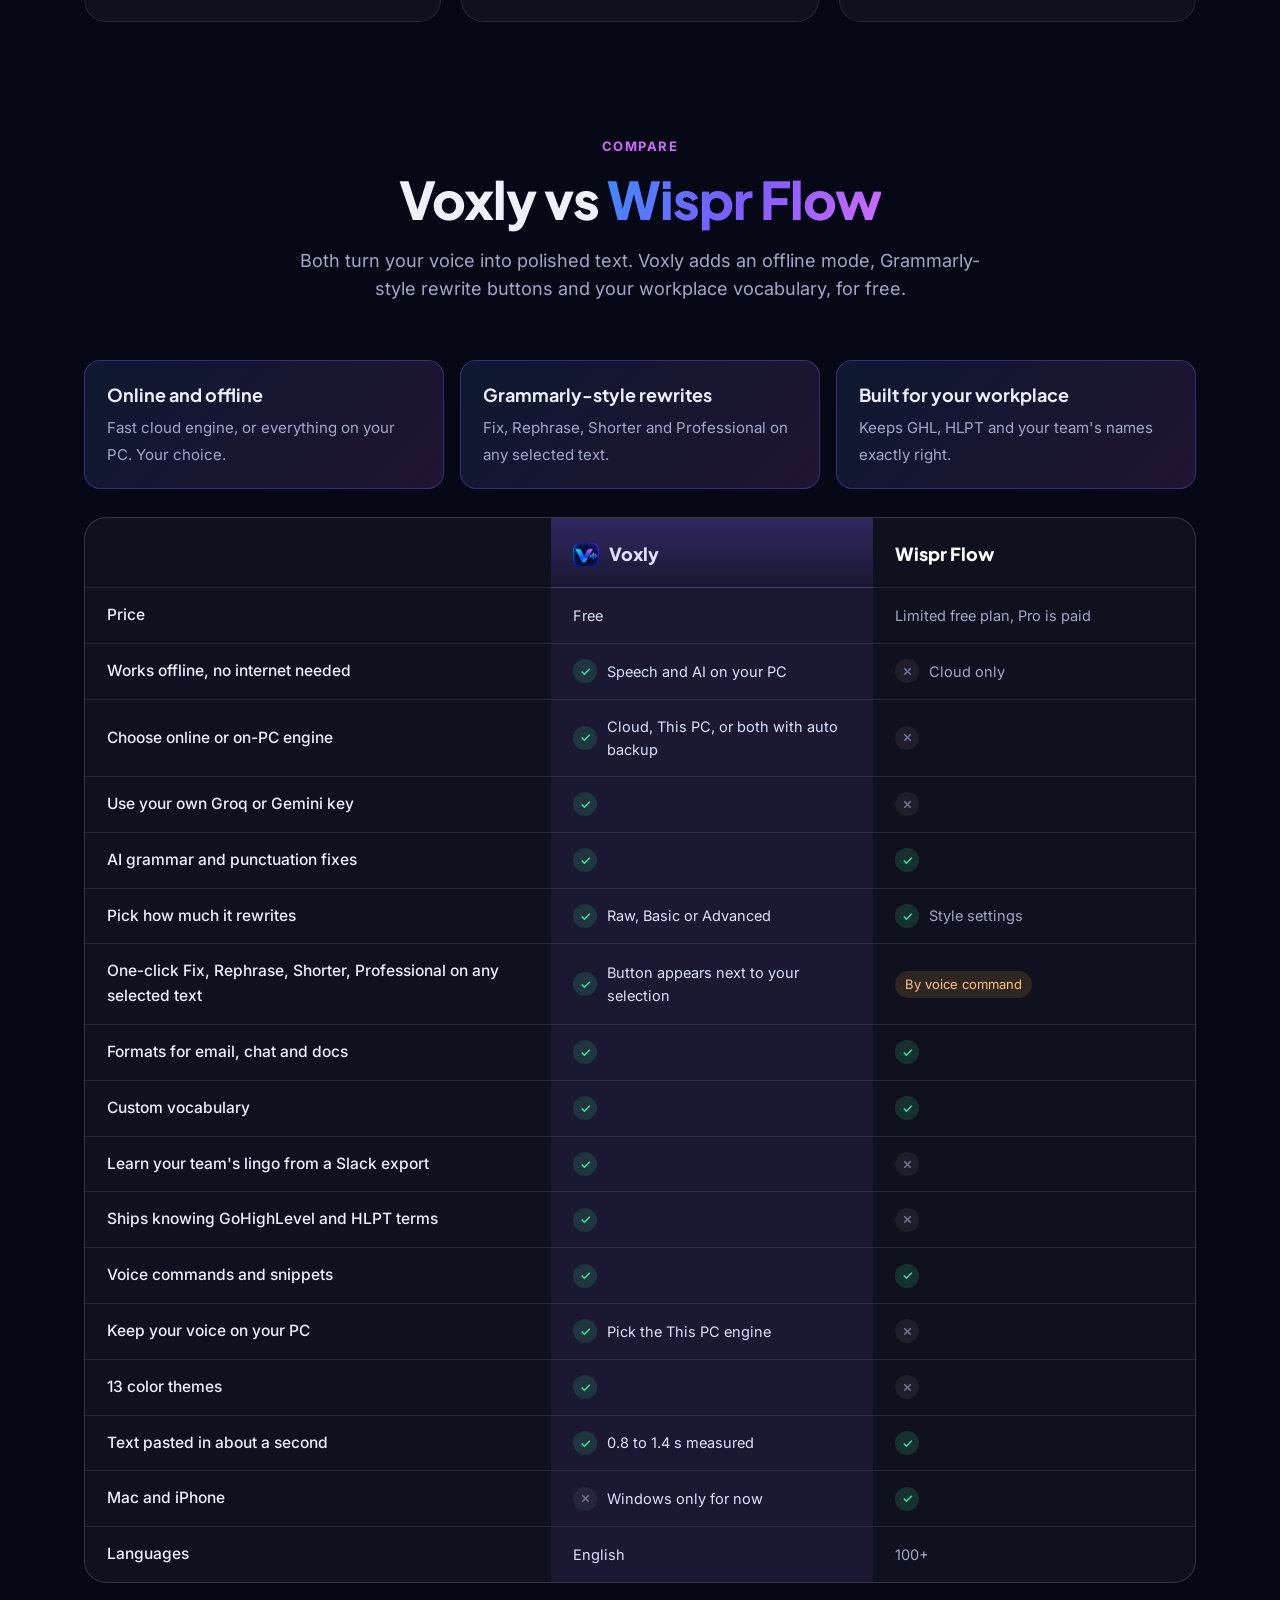
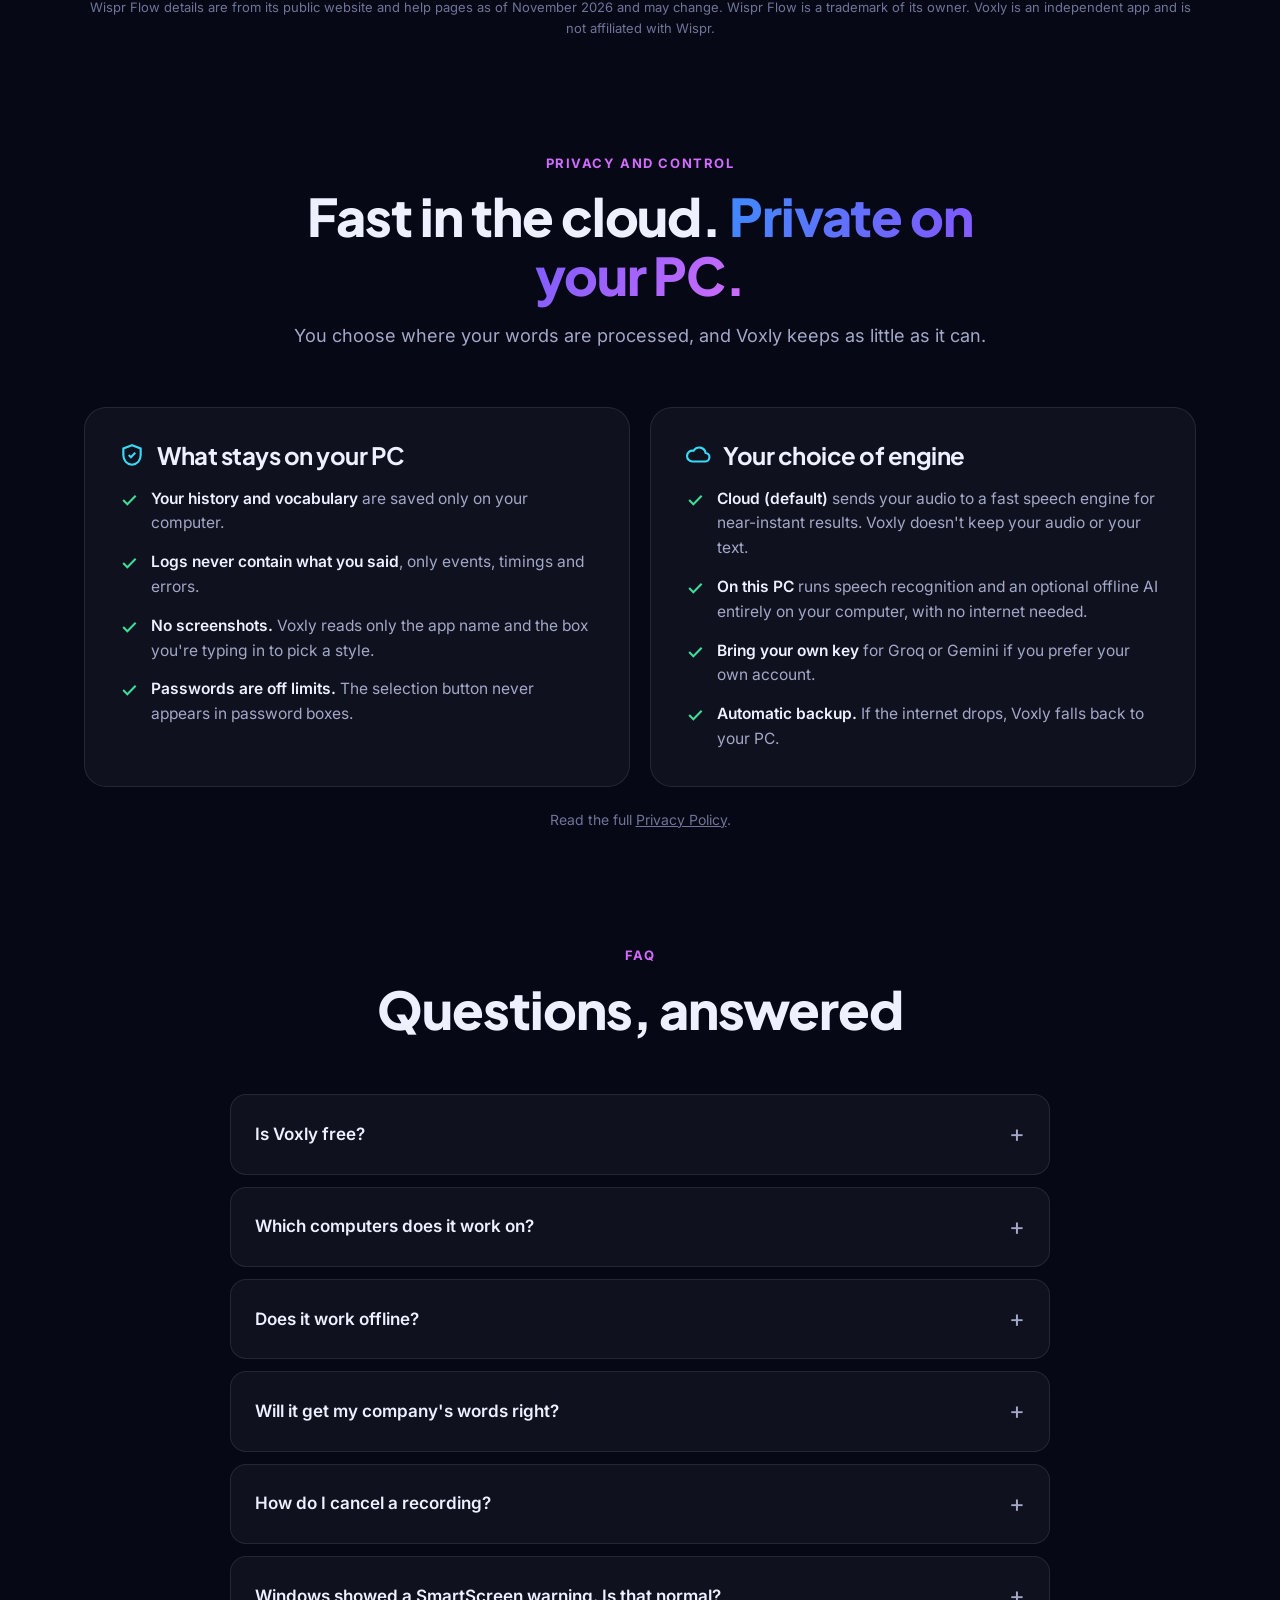
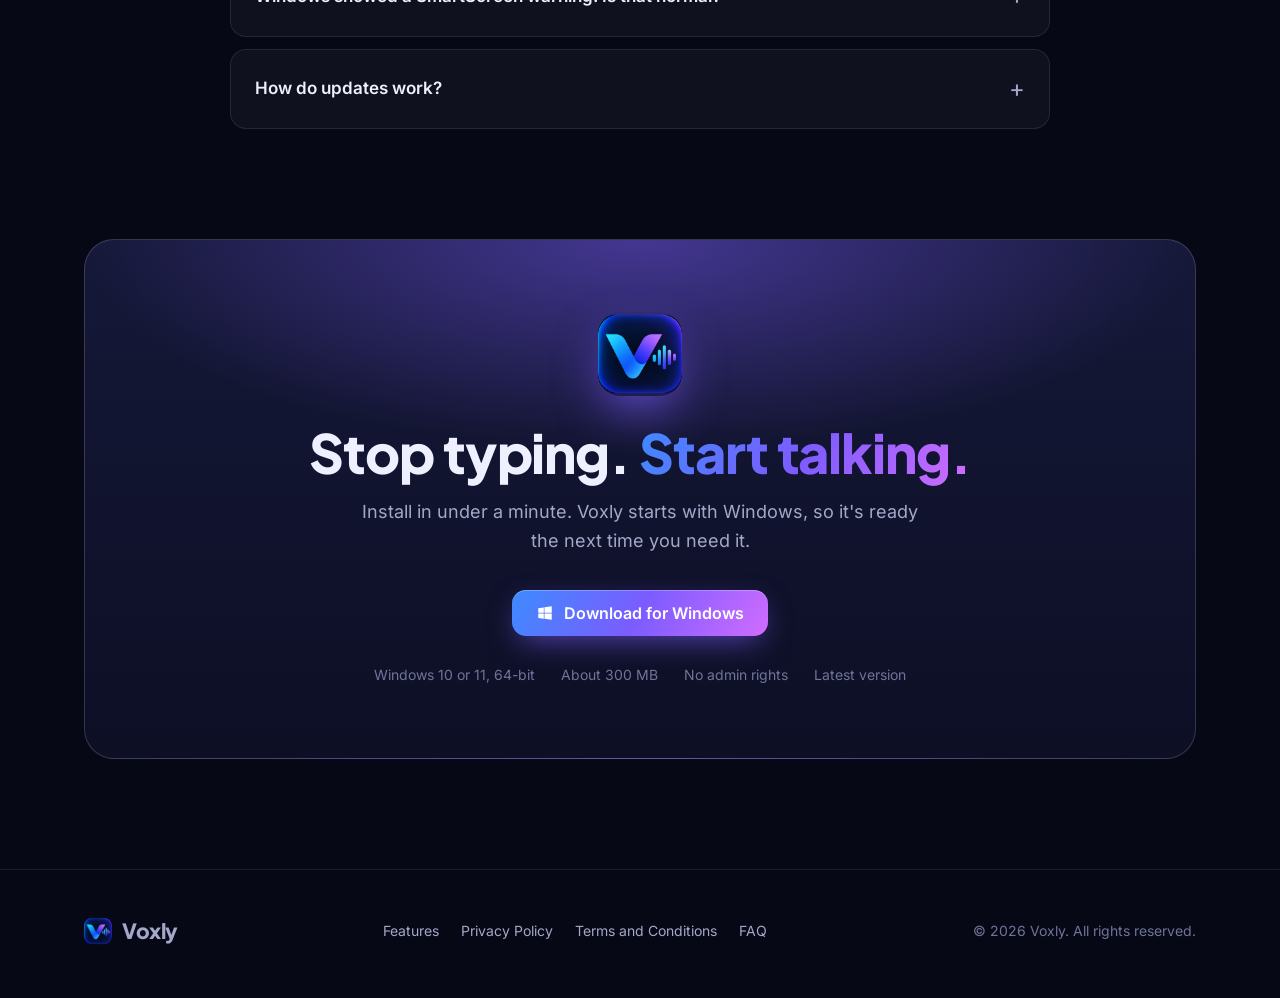
==== commit c7126de4: "Serve the site at voxly.snthropic.com Co-Authored-By: Claude Opus 5.5 <noreply@anthropic.com> Claude" ====
--- a/docs/index.html
+++ b/docs/index.html
@@ -6,7 +6,7 @@
 <title>Voxly: Voice dictation for Windows</title>
 <meta name="description" content="Hold Ctrl + Win, speak, and let go. Voxly turns your voice into clean, corrected text and pastes it into any Windows app in about a second.">
 <meta name="theme-color" content="#070815">
-<link rel="canonical" href="https://itshassan999999-lab.github.io/Voxly-releases/">
+<link rel="canonical" href="https://voxly.snthropic.com/">
 <link rel="icon" type="image/png" href="assets/logo.png">
 <link rel="apple-touch-icon" href="assets/logo.png">
 <link rel="preload" href="assets/fonts/jakarta-var.woff2" as="font" type="font/woff2" crossorigin>
@@ -17,18 +17,18 @@
 <meta property="og:site_name" content="Voxly">
 <meta property="og:title" content="Voxly: Speak. It's written.">
 <meta property="og:description" content="Voice dictation for Windows with built-in grammar correction. Hold Ctrl + Win, talk, and clean text lands in any app in about a second.">
-<meta property="og:url" content="https://itshassan999999-lab.github.io/Voxly-releases/">
-<meta property="og:image" content="https://itshassan999999-lab.github.io/Voxly-releases/assets/og-image.png">
+<meta property="og:url" content="https://voxly.snthropic.com/">
+<meta property="og:image" content="https://voxly.snthropic.com/assets/og-image.png">
 <meta property="og:image:width" content="1200">
 <meta property="og:image:height" content="627">
 <meta property="og:image:alt" content="Voxly: speak and it's written. Voice dictation with AI correction for Windows.">
 <meta name="twitter:card" content="summary_large_image">
 <meta name="twitter:title" content="Voxly: Speak. It's written.">
 <meta name="twitter:description" content="Voice dictation for Windows with built-in grammar correction.">
-<meta name="twitter:image" content="https://itshassan999999-lab.github.io/Voxly-releases/assets/og-image.png">
+<meta name="twitter:image" content="https://voxly.snthropic.com/assets/og-image.png">
 
 <script type="application/ld+json">
-{"@context":"https://schema.org","@type":"SoftwareApplication","name":"Voxly","operatingSystem":"Windows 10, Windows 11","applicationCategory":"ProductivityApplication","description":"Voice dictation for Windows with AI grammar correction.","offers":{"@type":"Offer","price":"0","priceCurrency":"USD"},"url":"https://itshassan999999-lab.github.io/Voxly-releases/"}
+{"@context":"https://schema.org","@type":"SoftwareApplication","name":"Voxly","operatingSystem":"Windows 10, Windows 11","applicationCategory":"ProductivityApplication","description":"Voice dictation for Windows with AI grammar correction.","offers":{"@type":"Offer","price":"0","priceCurrency":"USD"},"url":"https://voxly.snthropic.com/"}
 </script>
 <link rel="stylesheet" href="assets/site.css">
 <script>document.documentElement.classList.remove('no-js');</script>
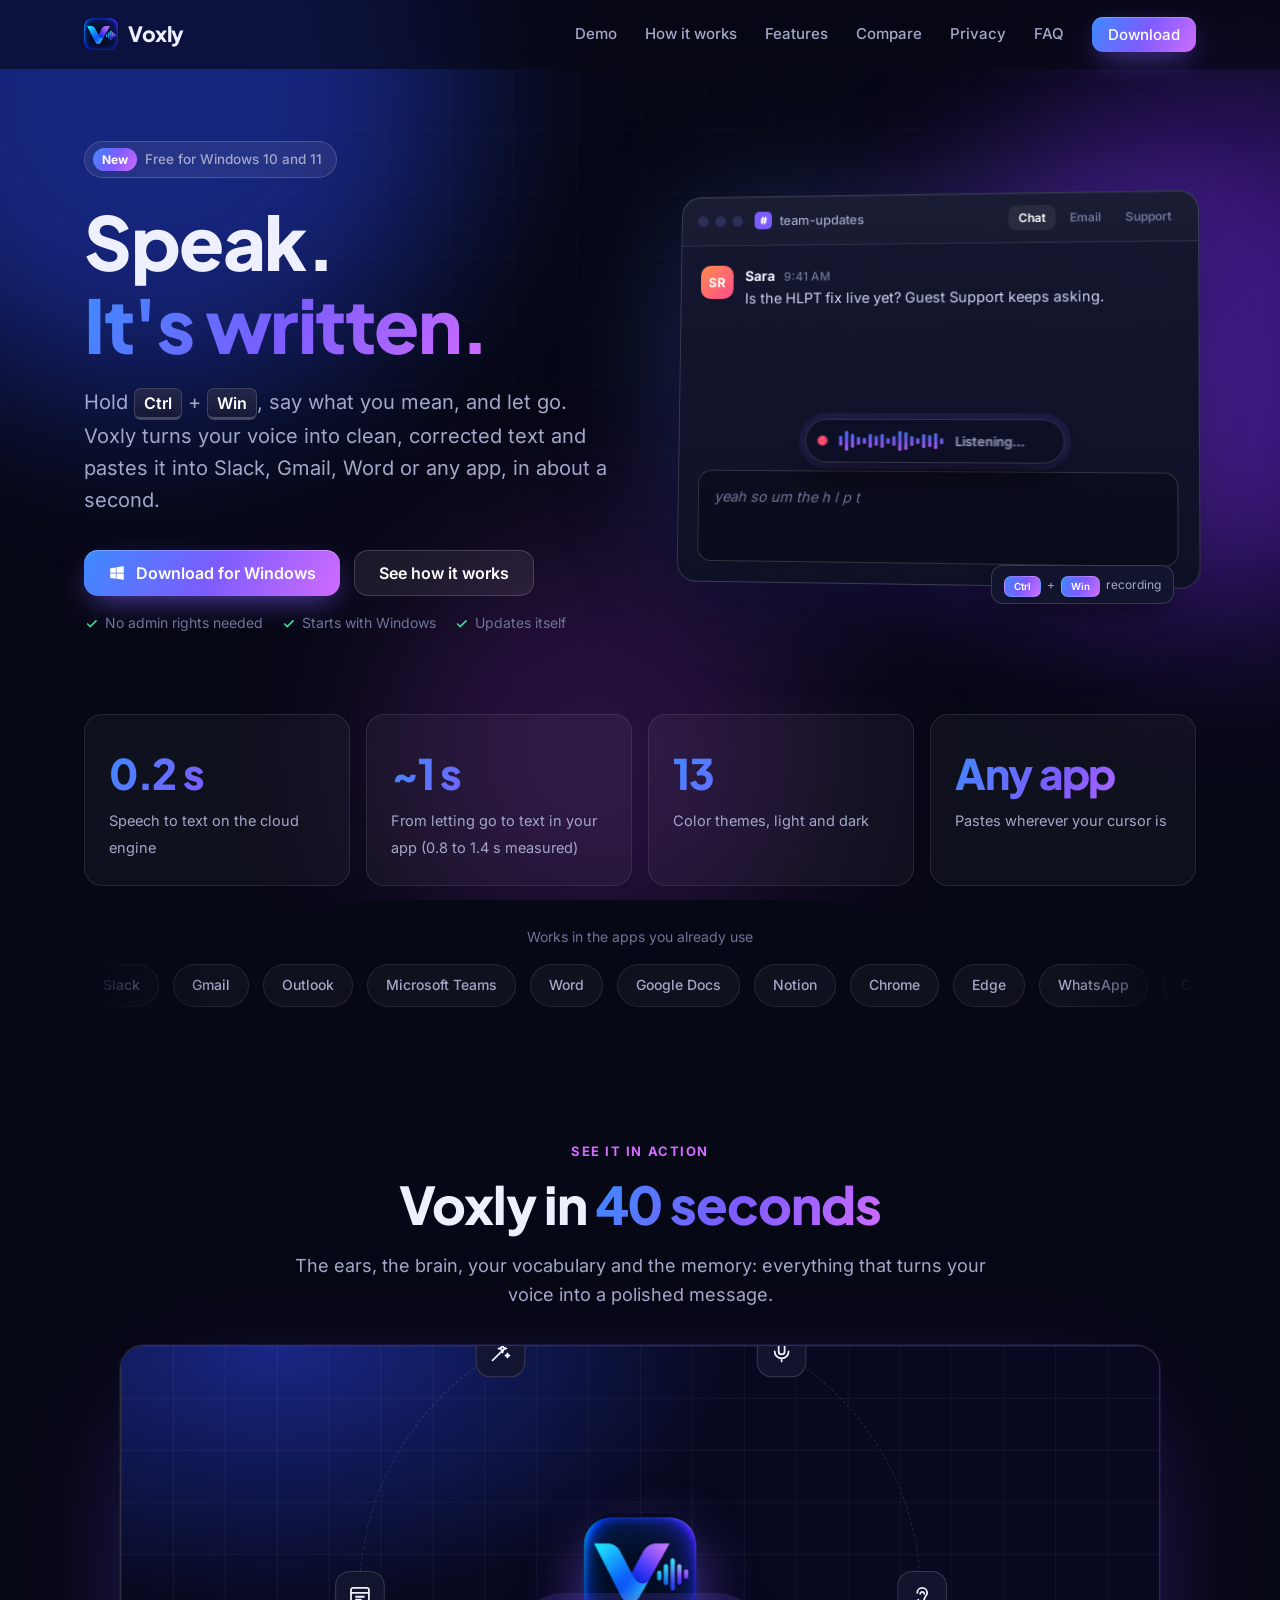
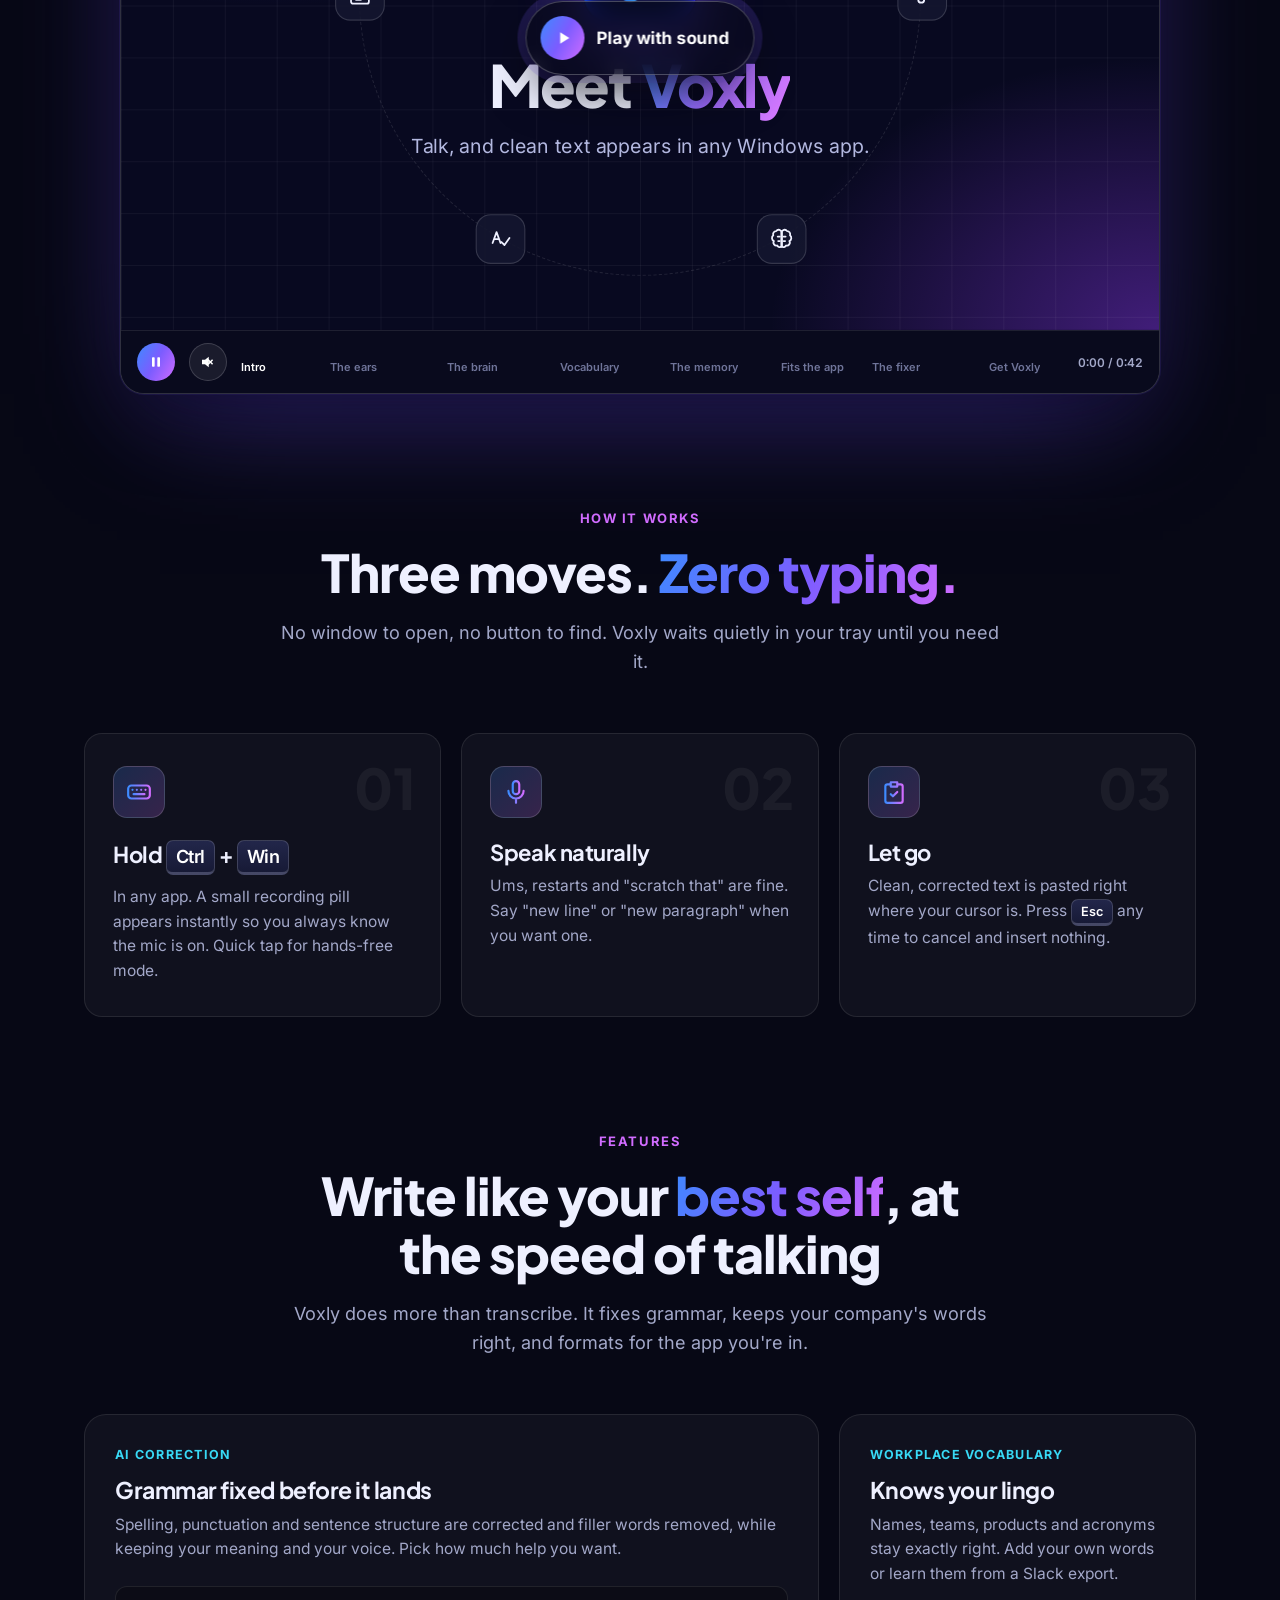
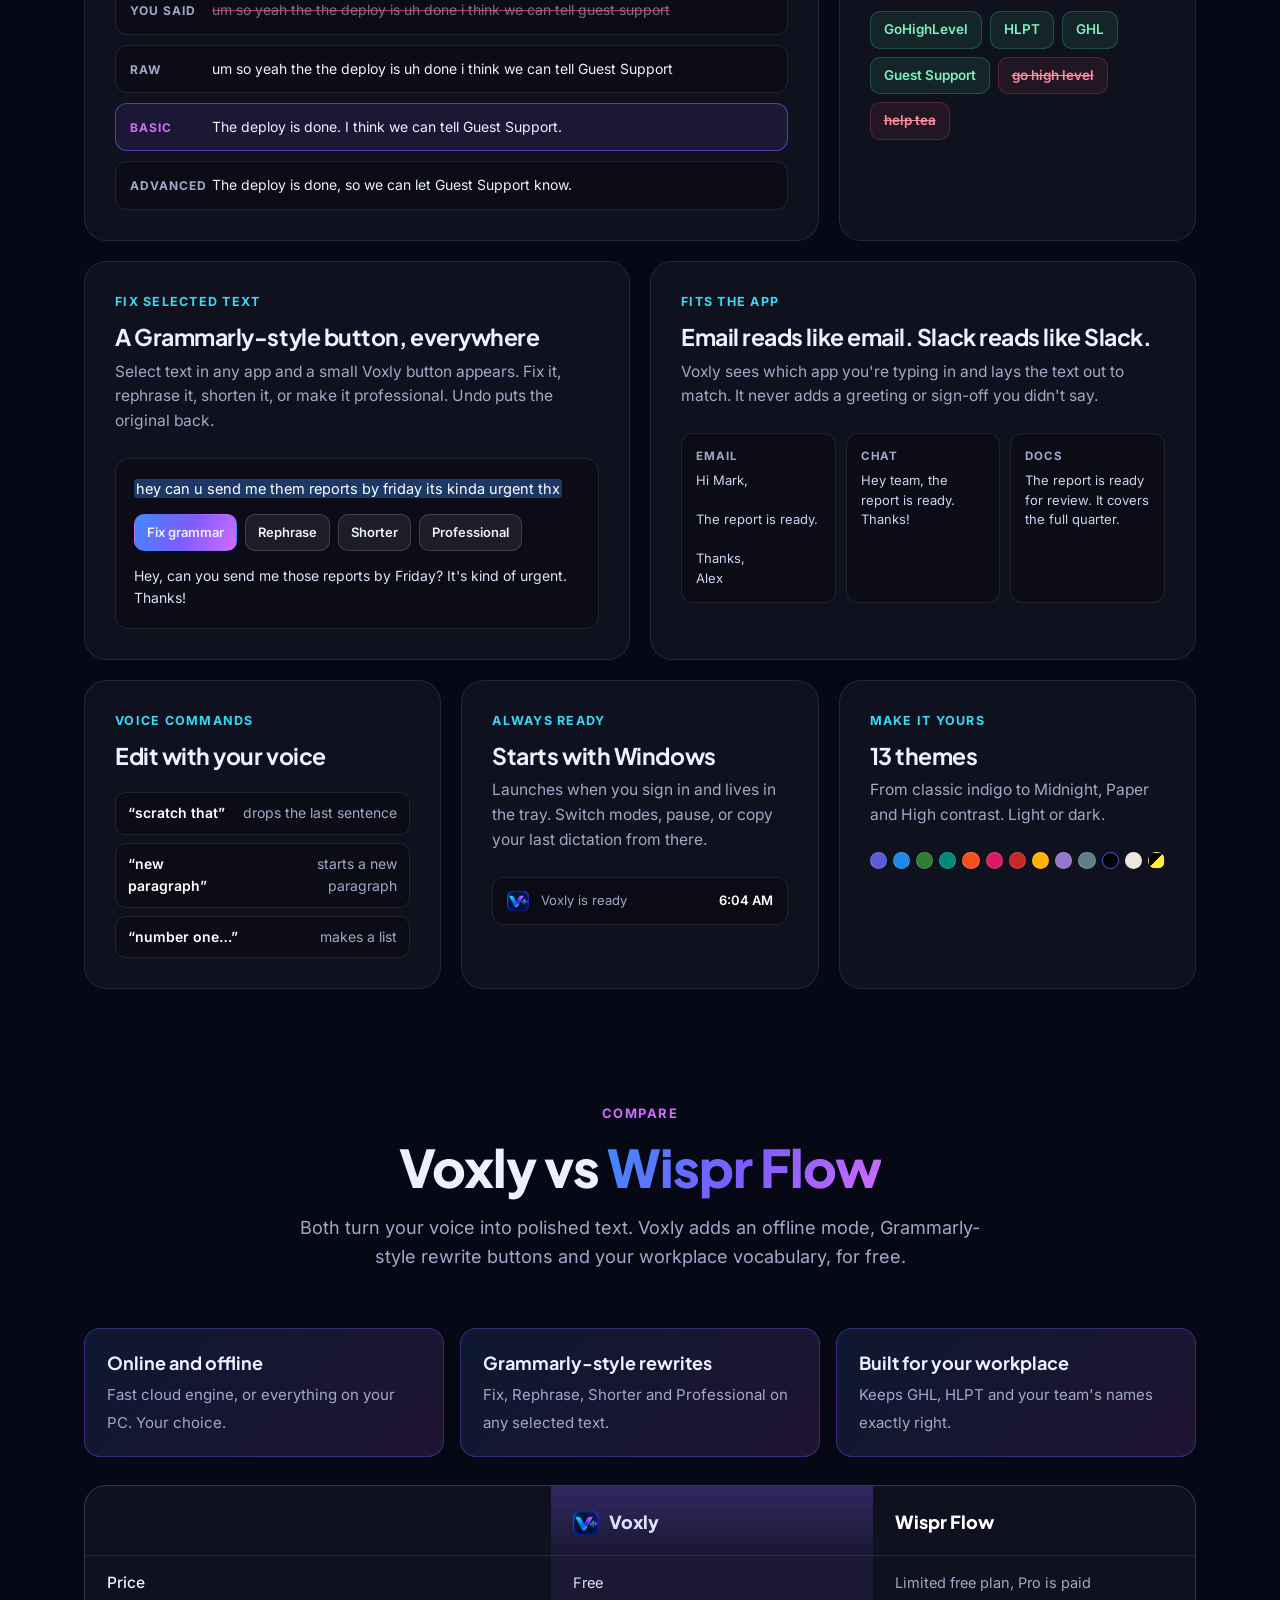
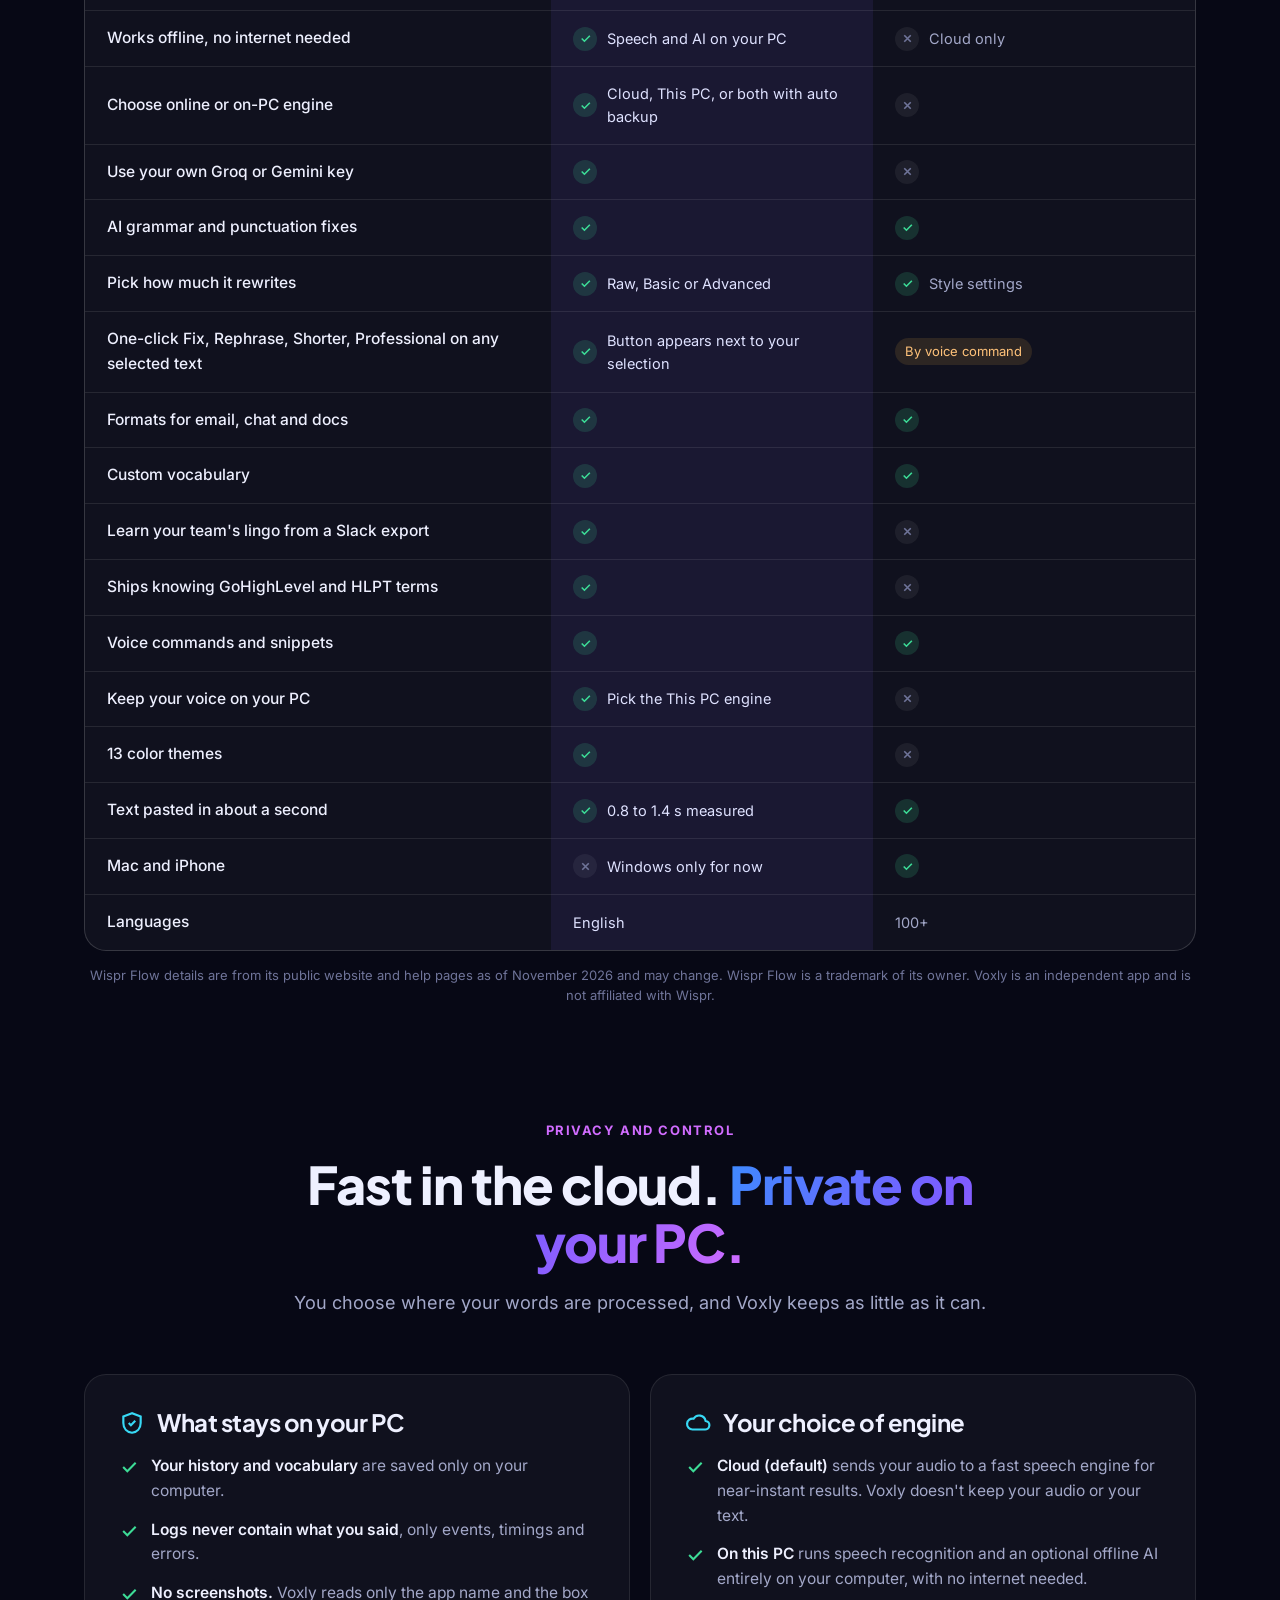
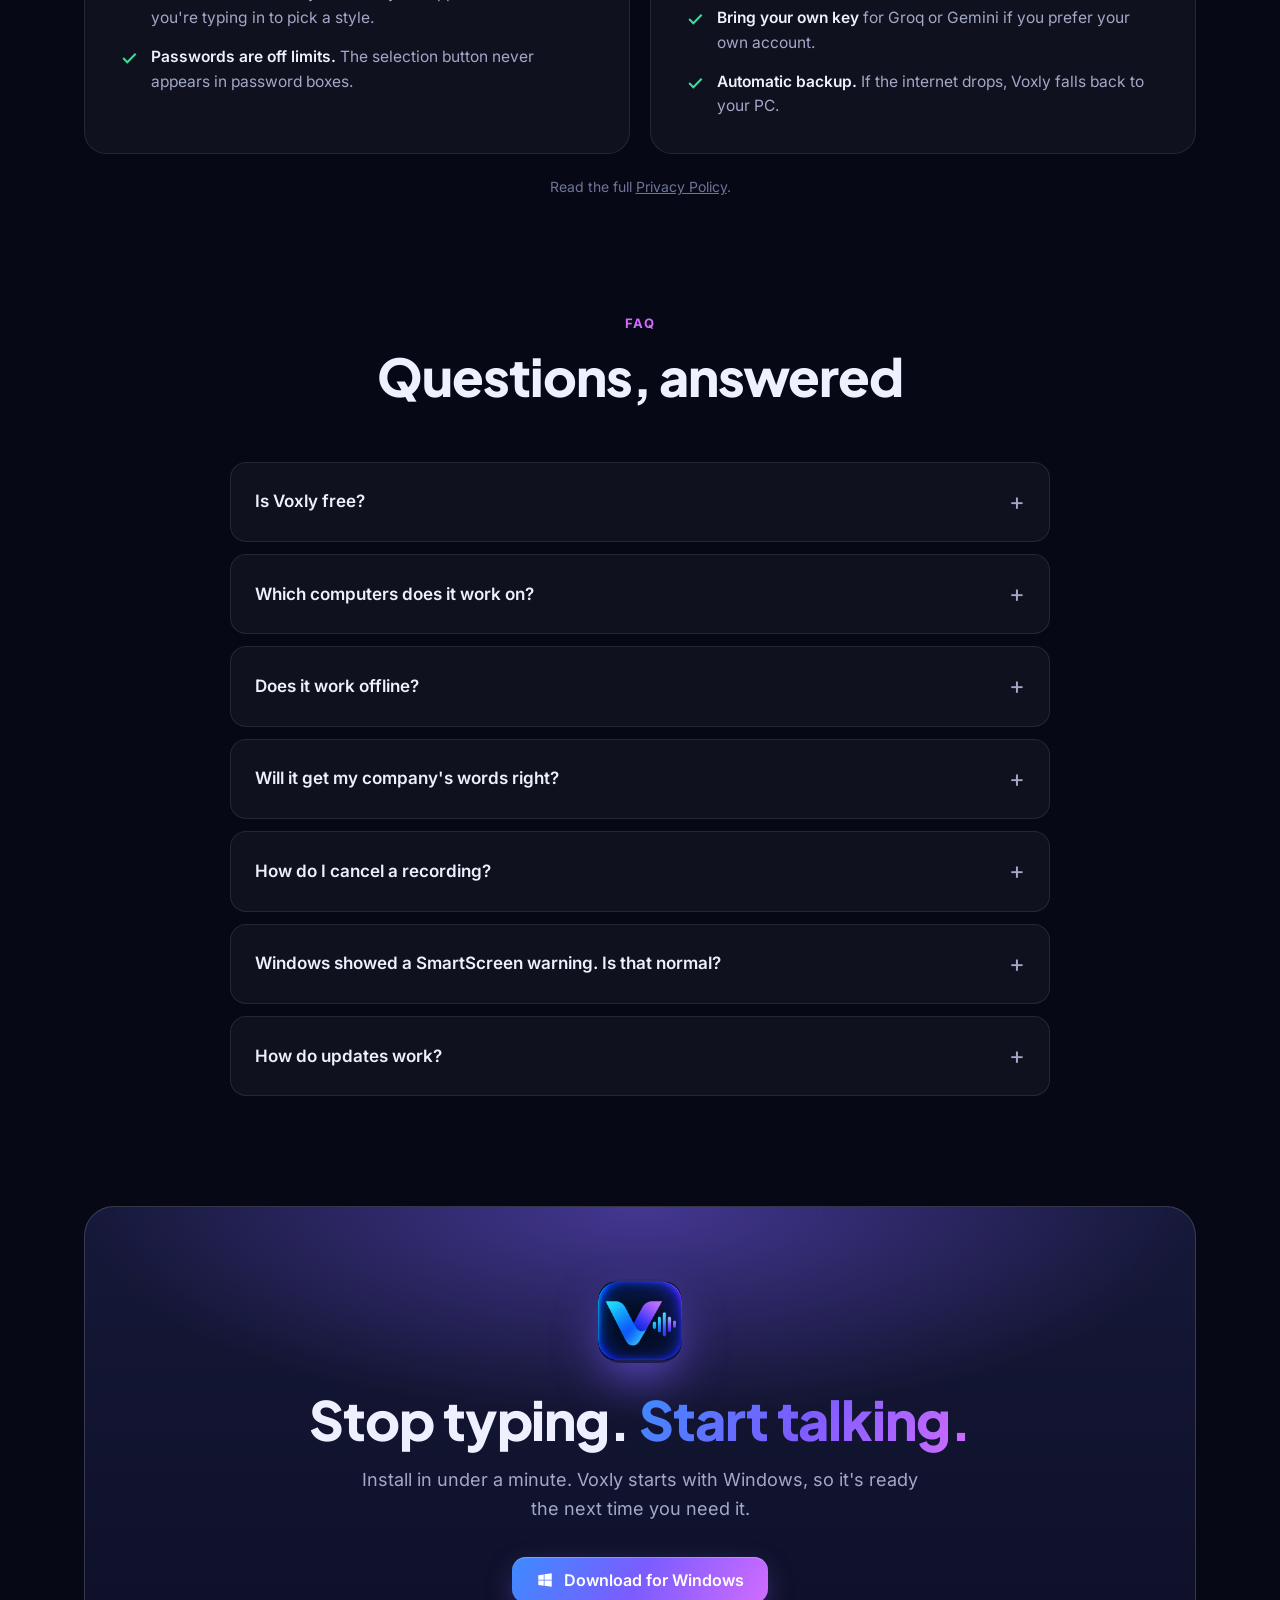
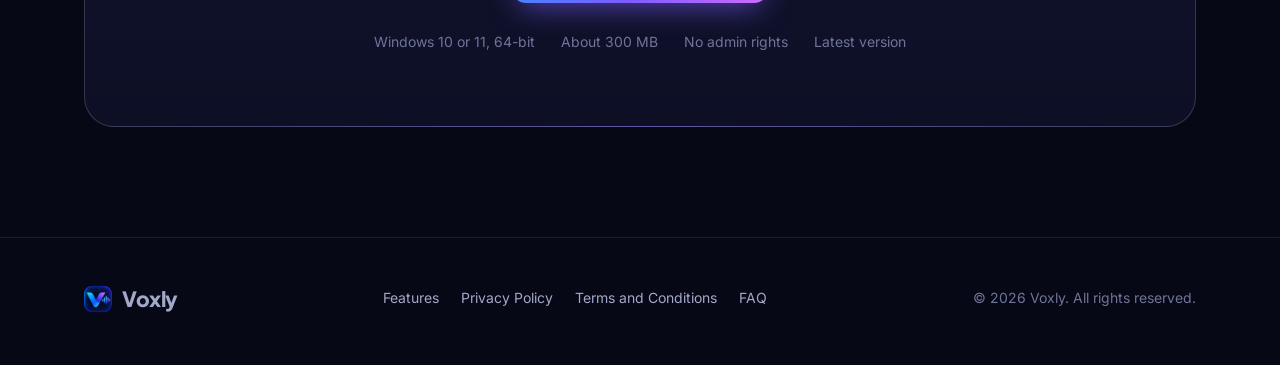
==== commit 526cb6d1: "Add a narrated, captioned 40-second animated demo section Code-driven animation in the Voxly app sty" ====
--- a/docs/index.html
+++ b/docs/index.html
@@ -31,6 +31,7 @@
 {"@context":"https://schema.org","@type":"SoftwareApplication","name":"Voxly","operatingSystem":"Windows 10, Windows 11","applicationCategory":"ProductivityApplication","description":"Voice dictation for Windows with AI grammar correction.","offers":{"@type":"Offer","price":"0","priceCurrency":"USD"},"url":"https://voxly.snthropic.com/"}
 </script>
 <link rel="stylesheet" href="assets/site.css">
+<link rel="stylesheet" href="assets/video.css">
 <script>document.documentElement.classList.remove('no-js');</script>
 </head>
 <body>
@@ -40,6 +41,7 @@
   <div class="wrap">
     <a class="brand" href="#top" aria-label="Voxly home"><img src="assets/logo.png" alt="" width="34" height="34">Voxly</a>
     <nav class="nav-links" aria-label="Main">
+      <a class="hide-sm" href="#demo">Demo</a>
       <a class="hide-sm" href="#how">How it works</a>
       <a class="hide-sm" href="#features">Features</a>
       <a class="hide-sm" href="#compare">Compare</a>
@@ -123,6 +125,18 @@
           <span>Slack</span><span>Gmail</span><span>Outlook</span><span>Microsoft Teams</span><span>Word</span><span>Google Docs</span><span>Notion</span><span>Chrome</span><span>Edge</span><span>WhatsApp</span><span>GoHighLevel</span><span>Confluence</span><span>Discord</span><span>Notepad</span>
         </div>
       </div>
+    </div>
+  </section>
+
+  <!-- VIDEO -->
+  <section class="section vv-section" id="demo">
+    <div class="wrap">
+      <div class="sec-head reveal">
+        <span class="tag">See it in action</span>
+        <h2>Voxly in <span class="grad-text">40 seconds</span></h2>
+        <p>The ears, the brain, your vocabulary and the memory: everything that turns your voice into a polished message.</p>
+      </div>
+      <div class="reveal"><div id="voxlyVideo" data-logo="assets/logo.png" data-audio="assets/voxly-narration.mp3"></div></div>
     </div>
   </section>
 
@@ -366,5 +380,6 @@
 </footer>
 
 <script src="assets/site.js" defer></script>
+<script src="assets/video.js" defer></script>
 </body>
 </html>
--- a/docs/assets/video.css
+++ b/docs/assets/video.css
@@ -0,0 +1,209 @@
+/* ---------- Animated demo "video" (code-driven, 16:9) ---------- */
+.vv-section .sec-head { margin-bottom: 36px; }
+.vv-frame {
+  position: relative; width: 100%; max-width: 1040px; margin: 0 auto; border-radius: 24px; overflow: hidden;
+  border: 1px solid var(--line-2); box-shadow: var(--shadow), 0 0 0 1px rgba(124,92,255,.15), 0 40px 120px -40px rgba(124,92,255,.55);
+  background: #07081a;
+}
+.vv-viewport { position: relative; width: 100%; aspect-ratio: 16 / 9; overflow: hidden; }
+.vv-stage {
+  position: absolute; left: 0; top: 0; width: 960px; height: 540px; transform-origin: 0 0;
+  font-family: "Inter", system-ui, sans-serif; color: #eef0ff; overflow: hidden;
+  background: radial-gradient(700px 400px at 15% 0%, rgba(42,75,255,.45), transparent 60%), radial-gradient(600px 420px at 100% 100%, rgba(150,60,255,.4), transparent 60%), #080920;
+}
+.vv-stage * { box-sizing: border-box; }
+.vv-stage.paused *, .vv-stage.paused *::before, .vv-stage.paused *::after { animation-play-state: paused !important; }
+.vv-grid { position: absolute; inset: 0; background-image: linear-gradient(rgba(255,255,255,.045) 1px, transparent 1px), linear-gradient(90deg, rgba(255,255,255,.045) 1px, transparent 1px); background-size: 48px 48px; }
+
+.vv-scene { position: absolute; inset: 0; opacity: 0; visibility: hidden; transition: opacity .45s ease, visibility .45s; }
+.vv-scene.on { opacity: 1; visibility: visible; }
+.vv-scene:not(.play) * { animation: none !important; }
+
+.vv-chapter { position: absolute; left: 34px; top: 26px; display: flex; align-items: center; gap: 10px; font-size: 13px; font-weight: 700; letter-spacing: .12em; text-transform: uppercase; color: #a9aee0; z-index: 5; }
+.vv-chapter b { width: 30px; height: 30px; border-radius: 9px; display: grid; place-items: center; background: linear-gradient(135deg,#3d8bff,#d16cff); color: #fff; font-size: 12px; letter-spacing: 0; }
+.vv-title { position: absolute; left: 34px; top: 66px; font: 800 34px/1.1 "Jakarta", "Inter", sans-serif; letter-spacing: -.02em; z-index: 5; max-width: 330px; }
+.vv-title span { background: linear-gradient(120deg,#3d8bff,#9d6bff 50%,#e07cff); -webkit-background-clip: text; background-clip: text; color: transparent; }
+.vv-sub { position: absolute; left: 34px; top: 150px; width: 300px; font-size: 15.5px; line-height: 1.5; color: #b3b8e0; z-index: 5; }
+.vv-scene.play .vv-chapter, .vv-scene.play .vv-title, .vv-scene.play .vv-sub { animation: vvUp .7s cubic-bezier(.2,.8,.2,1) both; }
+.vv-scene.play .vv-title { animation-delay: .1s; } .vv-scene.play .vv-sub { animation-delay: .25s; }
+@keyframes vvUp { from { opacity: 0; transform: translateY(16px); } }
+@keyframes vvPop { from { opacity: 0; transform: scale(.85); } }
+@keyframes vvIn { from { opacity: 0; transform: translateX(26px); } }
+@keyframes vvFade { from { opacity: 0; } }
+
+/* Big concept badge ("The brain", "The memory") */
+.vv-badge { position: absolute; left: 34px; bottom: 40px; display: flex; align-items: center; gap: 14px; z-index: 5; }
+.vv-badge i { width: 62px; height: 62px; border-radius: 18px; display: grid; place-items: center; background: linear-gradient(135deg, rgba(61,139,255,.25), rgba(209,108,255,.3)); border: 1px solid rgba(255,255,255,.2); box-shadow: 0 0 0 0 rgba(157,107,255,.6); }
+.vv-badge i svg { width: 34px; height: 34px; color: #fff; }
+.vv-badge span { font-size: 13px; color: #a9aee0; line-height: 1.35; }
+.vv-badge span b { display: block; color: #fff; font-size: 17px; font-weight: 700; }
+.vv-scene.play .vv-badge { animation: vvPop .6s .5s cubic-bezier(.2,.9,.3,1.3) both; }
+.vv-scene.play .vv-badge i { animation: vvGlow 2s 1.1s ease-in-out infinite; }
+@keyframes vvGlow { 50% { box-shadow: 0 0 0 10px rgba(157,107,255,0); } 0% { box-shadow: 0 0 0 0 rgba(157,107,255,.55); } }
+
+/* App window replicating Voxly settings */
+.vv-app { position: absolute; left: 360px; top: 54px; width: 570px; height: 432px; border-radius: 16px; overflow: hidden; display: flex; background: #1a1b21; border: 1px solid rgba(255,255,255,.12); box-shadow: 0 30px 70px -20px rgba(0,0,0,.85); }
+.vv-scene.play .vv-app { animation: vvIn .7s .15s cubic-bezier(.2,.8,.2,1) both; }
+.vv-rail { width: 78px; flex: none; background: #15161b; border-right: 1px solid rgba(255,255,255,.07); padding: 12px 0; display: flex; flex-direction: column; align-items: center; gap: 2px; }
+.vv-rail img { width: 34px; height: 34px; border-radius: 9px; margin-bottom: 8px; }
+.vv-rail div { width: 70px; display: flex; flex-direction: column; align-items: center; gap: 2px; padding: 3px 0; font-size: 9.5px; font-weight: 600; color: #c7c9d6; }
+.vv-rail div i { width: 46px; height: 24px; border-radius: 12px; display: grid; place-items: center; transition: background .3s; }
+.vv-rail div svg { width: 15px; height: 15px; }
+.vv-rail div.sel i { background: #3b3d63; }
+.vv-rail div.sel { color: #fff; }
+.vv-page { flex: 1; padding: 18px 20px; overflow: hidden; }
+.vv-page h4 { margin: 0; font: 500 21px "Inter", sans-serif; color: #f1f2f8; }
+.vv-page .desc { font-size: 11.5px; color: #a6a8b8; margin: 4px 0 12px; }
+.vv-card { border: 1px solid rgba(255,255,255,.1); border-radius: 12px; background: #1f2027; padding: 12px 14px; margin-bottom: 10px; }
+.vv-card h5 { margin: 0 0 8px; font: 600 13px "Inter", sans-serif; color: #e9eaf3; }
+.vv-radio { display: flex; align-items: center; gap: 10px; padding: 8px 10px; border-radius: 10px; font-size: 12px; color: #d6d8e6; border: 1px solid transparent; margin-bottom: 4px; transition: all .3s; }
+.vv-radio small { display: block; color: #9a9cb0; font-size: 10.5px; }
+.vv-radio .dot { width: 14px; height: 14px; border-radius: 50%; border: 2px solid #8d90a8; flex: none; position: relative; transition: border-color .3s; }
+.vv-radio.on { background: rgba(139,124,255,.12); border-color: rgba(139,124,255,.45); }
+.vv-radio.on .dot { border-color: #a99cff; }
+.vv-radio.on .dot::after { content: ""; position: absolute; inset: 2px; border-radius: 50%; background: #a99cff; }
+.vv-seg { display: flex; border: 1px solid rgba(255,255,255,.18); border-radius: 999px; overflow: hidden; }
+.vv-seg span { flex: 1; text-align: center; padding: 7px 0; font-size: 11.5px; font-weight: 600; color: #cfd1df; border-right: 1px solid rgba(255,255,255,.12); transition: background .3s, color .3s; }
+.vv-seg span:last-child { border-right: 0; }
+.vv-seg span.on { background: #3f4066; color: #fff; }
+.vv-example { margin-top: 10px; font-size: 12px; color: #e5e7f5; min-height: 34px; padding: 8px 10px; border-radius: 8px; background: rgba(0,0,0,.25); transition: opacity .25s; }
+
+.vv-chips { display: flex; flex-wrap: wrap; gap: 6px; }
+.vv-chips span { padding: 5px 10px; border-radius: 8px; font-size: 11.5px; font-weight: 600; background: #2a2b38; border: 1px solid rgba(255,255,255,.12); color: #e6e7f2; }
+.vv-scene.play .vv-chips span { animation: vvPop .4s cubic-bezier(.2,.9,.3,1.3) both; }
+.vv-btn { display: inline-flex; align-items: center; gap: 6px; padding: 7px 12px; border-radius: 999px; font-size: 11.5px; font-weight: 600; background: #3f4066; color: #fff; }
+.vv-btn.ghost { background: transparent; border: 1px solid rgba(255,255,255,.2); }
+.vv-fix { display: flex; align-items: center; gap: 8px; font-size: 12px; padding: 7px 10px; border-radius: 8px; background: rgba(0,0,0,.25); margin-top: 6px; }
+.vv-fix s { color: #ff8ba1; text-decoration-color: rgba(255,77,109,.7); }
+.vv-fix b { color: #7ff0bf; }
+
+.vv-mem { display: flex; gap: 10px; align-items: flex-start; padding: 9px 10px; border-radius: 10px; background: #24252e; border: 1px solid rgba(255,255,255,.08); margin-bottom: 7px; font-size: 12px; color: #e6e7f2; }
+.vv-mem em { font-style: normal; font-size: 9.5px; font-weight: 700; letter-spacing: .08em; text-transform: uppercase; padding: 3px 7px; border-radius: 6px; flex: none; margin-top: 1px; }
+.vv-mem em.r { background: rgba(61,139,255,.2); color: #8fbaff; }
+.vv-mem em.s { background: rgba(209,108,255,.2); color: #e2a8ff; }
+.vv-mem em.n { background: rgba(255,184,77,.18); color: #ffc27a; }
+.vv-mem .acts { margin-left: auto; display: flex; gap: 6px; }
+.vv-mem .acts span { font-size: 10.5px; padding: 4px 9px; border-radius: 999px; border: 1px solid rgba(255,255,255,.2); transition: all .3s; }
+.vv-mem .acts span.yes.done { background: #3ddc97; color: #062; border-color: #3ddc97; }
+.vv-scene.play .vv-mem { animation: vvIn .5s cubic-bezier(.2,.8,.2,1) both; }
+
+/* Chat + pill (the ears) */
+.vv-chat { position: absolute; left: 380px; top: 70px; width: 540px; height: 400px; border-radius: 16px; background: linear-gradient(180deg,#14172f,#0e1026); border: 1px solid rgba(255,255,255,.14); box-shadow: 0 30px 70px -20px rgba(0,0,0,.85); overflow: hidden; }
+.vv-scene.play .vv-chat { animation: vvIn .7s .15s cubic-bezier(.2,.8,.2,1) both; }
+.vv-chat .bar { height: 40px; border-bottom: 1px solid rgba(255,255,255,.08); display: flex; align-items: center; gap: 8px; padding: 0 14px; font-size: 12.5px; color: #a3a8c9; }
+.vv-chat .bar b { width: 18px; height: 18px; border-radius: 5px; background: #7c5cff; color: #fff; display: grid; place-items: center; font-size: 11px; }
+.vv-chat .m { display: flex; gap: 10px; padding: 16px; font-size: 13px; color: #cfd3f2; }
+.vv-chat .m i { width: 30px; height: 30px; border-radius: 9px; flex: none; background: linear-gradient(135deg,#ff8a4d,#ff4d8d); display: grid; place-items: center; font-style: normal; font-weight: 700; font-size: 11px; color: #fff; }
+.vv-chat .m b { display: block; color: #fff; font-size: 13px; }
+.vv-compose { position: absolute; left: 16px; right: 16px; bottom: 16px; min-height: 80px; border-radius: 12px; border: 1px solid rgba(255,255,255,.16); background: rgba(0,0,0,.3); padding: 12px 14px; font-size: 13.5px; color: #fff; white-space: pre-wrap; }
+.vv-compose .raw { color: #7a80a8; font-style: italic; }
+.vv-compose .hl { background: rgba(61,220,151,.18); color: #7ff0bf; border-radius: 4px; padding: 0 3px; }
+.vv-pill { position: absolute; left: 50%; bottom: 112px; transform: translate(-50%, 10px) scale(.9); opacity: 0; display: flex; align-items: center; gap: 10px; padding: 9px 15px 9px 11px; border-radius: 999px; background: rgba(14,16,38,.95); border: 1px solid rgba(255,255,255,.18); box-shadow: 0 0 0 6px rgba(124,92,255,.15), 0 16px 30px rgba(0,0,0,.6); font-size: 12.5px; font-weight: 600; transition: all .35s cubic-bezier(.2,.9,.3,1.3); white-space: nowrap; }
+.vv-pill.show { opacity: 1; transform: translate(-50%, 0) scale(1); }
+.vv-pill .rec { width: 10px; height: 10px; border-radius: 50%; background: #ff4d6d; }
+.vv-pill.work .rec { background: #9d6bff; }
+.vv-pill .bars { display: flex; gap: 3px; align-items: center; height: 20px; }
+.vv-pill .bars i { width: 3px; border-radius: 3px; background: linear-gradient(#3d8bff,#d16cff); height: 4px; }
+.vv-keys { position: absolute; left: 34px; bottom: 44px; display: flex; align-items: center; gap: 8px; font-size: 13px; color: #a9aee0; z-index: 5; }
+.vv-keys kbd { font: 700 15px "Inter", sans-serif; padding: 6px 14px; border-radius: 10px; background: linear-gradient(#262a52,#171a36); border: 1px solid rgba(255,255,255,.22); border-bottom-width: 4px; color: #fff; transition: all .15s; }
+.vv-keys.down kbd { transform: translateY(3px); border-bottom-width: 1px; background: linear-gradient(120deg,#3d8bff,#9d6bff); }
+.vv-timer { position: absolute; right: 30px; top: 40px; padding: 8px 12px; border-radius: 12px; background: #11142c; border: 1px solid rgba(255,255,255,.16); font-size: 11px; color: #a3a8c9; opacity: 0; transition: all .4s; z-index: 6; }
+.vv-timer.show { opacity: 1; }
+.vv-timer b { color: #fff; font: 800 18px "Jakarta", sans-serif; margin-left: 4px; }
+
+/* Styles scene */
+.vv-styles { position: absolute; left: 360px; top: 60px; width: 570px; display: grid; gap: 12px; }
+.vv-sbox { border-radius: 14px; background: #14172f; border: 1px solid rgba(255,255,255,.14); padding: 12px 14px; font-size: 12.5px; color: #dfe2ff; white-space: pre-line; line-height: 1.5; box-shadow: 0 20px 40px -20px rgba(0,0,0,.8); }
+.vv-sbox b { display: flex; align-items: center; gap: 8px; font-size: 10.5px; letter-spacing: .1em; text-transform: uppercase; color: #a3a8c9; margin-bottom: 6px; }
+.vv-sbox b i { width: 18px; height: 18px; border-radius: 5px; display: grid; place-items: center; font-style: normal; color: #fff; font-size: 10px; letter-spacing: 0; }
+.vv-scene.play .vv-sbox { animation: vvIn .55s cubic-bezier(.2,.8,.2,1) both; }
+.vv-said { position: absolute; left: 34px; top: 230px; width: 300px; padding: 12px 14px; border-radius: 12px; border: 1px dashed rgba(255,255,255,.25); font-size: 13px; color: #a3a8c9; font-style: italic; z-index: 5; }
+.vv-said small { display: block; font-style: normal; font-size: 10.5px; letter-spacing: .1em; text-transform: uppercase; margin-bottom: 4px; color: #7a80a8; }
+.vv-scene.play .vv-said { animation: vvUp .6s .4s both; }
+
+/* Fixer scene */
+.vv-doc { position: absolute; left: 380px; top: 80px; width: 540px; height: 380px; border-radius: 16px; background: #f6f7fb; color: #1d2033; box-shadow: 0 30px 70px -20px rgba(0,0,0,.85); padding: 26px 28px; font-size: 15px; line-height: 1.6; }
+.vv-scene.play .vv-doc { animation: vvIn .7s .15s cubic-bezier(.2,.8,.2,1) both; }
+.vv-doc h6 { margin: 0 0 14px; font: 700 12px "Inter", sans-serif; color: #7a7f99; letter-spacing: .1em; text-transform: uppercase; }
+.vv-doc .t { position: relative; }
+.vv-doc .t span.sel { background: rgba(61,139,255,.3); border-radius: 3px; transition: background .2s; }
+.vv-fixbtn { position: absolute; display: flex; align-items: center; gap: 6px; padding: 6px 10px 6px 6px; border-radius: 999px; background: #14172f; color: #fff; font-size: 12px; font-weight: 600; box-shadow: 0 10px 24px rgba(0,0,0,.35); opacity: 0; transform: scale(.8); transition: all .3s cubic-bezier(.2,.9,.3,1.3); left: 30px; top: 150px; }
+.vv-fixbtn img { width: 20px; height: 20px; border-radius: 6px; }
+.vv-fixbtn.show { opacity: 1; transform: none; }
+.vv-menu { position: absolute; left: 30px; top: 190px; width: 210px; border-radius: 12px; background: #14172f; color: #fff; padding: 6px; box-shadow: 0 16px 34px rgba(0,0,0,.4); opacity: 0; transform: translateY(-6px); transition: all .3s; font-size: 12.5px; }
+.vv-menu.show { opacity: 1; transform: none; }
+.vv-menu div { padding: 8px 10px; border-radius: 8px; transition: background .2s; }
+.vv-menu div.hot { background: linear-gradient(120deg,#3d8bff,#9d6bff); }
+.vv-undo { position: absolute; left: 28px; bottom: 24px; font-size: 12px; color: #4c5370; display: flex; gap: 8px; align-items: center; opacity: 0; transition: opacity .3s; }
+.vv-undo.show { opacity: 1; }
+.vv-undo span { padding: 4px 10px; border-radius: 999px; background: #e6e8f2; font-weight: 600; }
+.vv-cursor { position: absolute; width: 18px; height: 18px; z-index: 9; pointer-events: none; transition: left .6s cubic-bezier(.4,0,.2,1), top .6s cubic-bezier(.4,0,.2,1), transform .12s; filter: drop-shadow(0 2px 3px rgba(0,0,0,.4)); }
+.vv-cursor.click { transform: scale(.82); }
+
+/* Intro / outro */
+.vv-center { position: absolute; inset: 0; display: flex; flex-direction: column; align-items: center; justify-content: center; text-align: center; z-index: 5; }
+.vv-center img { width: 104px; height: 104px; border-radius: 28px; box-shadow: 0 24px 60px -10px rgba(124,92,255,.9); }
+.vv-center h3 { margin: 26px 0 0; font: 800 54px/1.05 "Jakarta", sans-serif; letter-spacing: -.03em; }
+.vv-center h3 span { background: linear-gradient(120deg,#3d8bff,#9d6bff 50%,#e07cff); -webkit-background-clip: text; background-clip: text; color: transparent; }
+.vv-center p { margin: 14px 0 0; font-size: 18px; color: #b3b8e0; }
+.vv-center .row { display: flex; gap: 10px; margin-top: 26px; flex-wrap: wrap; justify-content: center; }
+.vv-center .row span { padding: 8px 16px; border-radius: 999px; border: 1px solid rgba(255,255,255,.18); background: rgba(255,255,255,.06); font-size: 14px; font-weight: 600; }
+.vv-scene.play .vv-center img { animation: vvPop .8s cubic-bezier(.2,.9,.3,1.4) both; }
+.vv-scene.play .vv-center h3 { animation: vvUp .7s .25s both; }
+.vv-scene.play .vv-center p { animation: vvUp .7s .45s both; }
+.vv-scene.play .vv-center .row span { animation: vvPop .5s both; }
+.vv-scene.play .vv-center .row span:nth-child(1) { animation-delay: .8s; }
+.vv-scene.play .vv-center .row span:nth-child(2) { animation-delay: .95s; }
+.vv-scene.play .vv-center .row span:nth-child(3) { animation-delay: 1.1s; }
+.vv-scene.play .vv-center .row span:nth-child(4) { animation-delay: 1.25s; }
+.vv-orbit { position: absolute; left: 50%; top: 50%; width: 520px; height: 520px; margin: -300px 0 0 -260px; border-radius: 50%; border: 1px dashed rgba(255,255,255,.1); }
+.vv-scene.play .vv-orbit { animation: vvSpin 30s linear infinite; }
+@keyframes vvSpin { to { transform: rotate(360deg); } }
+.vv-orbit i { position: absolute; width: 46px; height: 46px; border-radius: 14px; display: grid; place-items: center; background: rgba(20,23,47,.9); border: 1px solid rgba(255,255,255,.15); }
+.vv-orbit i svg { width: 22px; height: 22px; }
+
+/* Controls */
+.vv-controls { display: flex; align-items: center; gap: 14px; padding: 12px 16px; background: rgba(10,11,30,.95); border-top: 1px solid var(--line); }
+.vv-play { width: 38px; height: 38px; border-radius: 50%; border: 0; background: var(--grad); color: #fff; display: grid; place-items: center; cursor: pointer; flex: none; }
+.vv-play svg { width: 16px; height: 16px; }
+.vv-track { flex: 1; display: flex; gap: 4px; }
+.vv-track button { flex: var(--w, 1); height: 30px; border: 0; padding: 0; background: transparent; cursor: pointer; display: flex; flex-direction: column; gap: 5px; justify-content: center; min-width: 0; }
+.vv-track button i { display: block; height: 4px; border-radius: 4px; background: rgba(255,255,255,.14); overflow: hidden; position: relative; }
+.vv-track button i b { position: absolute; inset: 0; width: 0; background: var(--grad); }
+.vv-track button span { font: 600 11px "Inter", sans-serif; color: var(--faint); white-space: nowrap; overflow: hidden; text-overflow: ellipsis; text-align: left; }
+.vv-track button.cur span { color: #fff; }
+.vv-time { font: 600 12px "Inter", sans-serif; color: var(--muted); font-variant-numeric: tabular-nums; flex: none; }
+@media (max-width: 680px) { .vv-track button span { display: none; } .vv-track button { height: 18px; } .vv-controls { gap: 10px; padding: 10px 12px; } .vv-frame { border-radius: 16px; } }
+.vv-frame.full .vv-controls { display: none; }
+.vv-rail { padding: 10px 0; gap: 0; }
+.vv-rail img { width: 30px; height: 30px; margin-bottom: 6px; }
+.vv-rail div { padding: 2px 0; font-size: 9px; gap: 1px; }
+.vv-rail div i { height: 20px; width: 42px; }
+.vv-rail div svg { width: 14px; height: 14px; }
+.vv-scene { transition: opacity .25s ease, visibility .25s; }
+.vv-scene.on { transition: opacity .35s ease .22s, visibility 0s; }
+
+/* Captions */
+.vv-cap { position: absolute; left: 50%; bottom: 18px; transform: translate(-50%, 8px); width: max-content; max-width: 720px; z-index: 20; opacity: 0; transition: opacity .3s, transform .3s; pointer-events: none; }
+.vv-cap.show { opacity: 1; transform: translate(-50%, 0); }
+.vv-cap p { margin: 0; padding: 10px 20px; border-radius: 14px; background: rgba(8, 9, 28, .82); border: 1px solid rgba(255,255,255,.14); backdrop-filter: blur(8px); -webkit-backdrop-filter: blur(8px); box-shadow: 0 14px 30px -10px rgba(0,0,0,.7); font: 600 19px/1.4 "Inter", sans-serif; letter-spacing: -.005em; text-align: center; color: rgba(255,255,255,.42); }
+.vv-cap span { transition: color .18s; }
+.vv-cap span.said { color: #fff; }
+.vv-badge, .vv-keys { bottom: 92px; }
+
+/* Sound */
+.vv-sound {
+  position: absolute; left: 50%; top: 50%; transform: translate(-50%, -50%); z-index: 30;
+  display: flex; align-items: center; gap: 12px; padding: 14px 24px 14px 14px; border-radius: 999px; border: 1px solid rgba(255,255,255,.25);
+  background: rgba(10, 11, 32, .72); backdrop-filter: blur(10px); -webkit-backdrop-filter: blur(10px); color: #fff;
+  font: 700 17px "Inter", sans-serif; white-space: nowrap; cursor: pointer; box-shadow: 0 20px 50px -10px rgba(0,0,0,.8), 0 0 0 8px rgba(124,92,255,.18);
+  transition: transform .2s, opacity .3s; animation: vvBreath 2.4s ease-in-out infinite;
+}
+.vv-sound:hover { transform: translate(-50%, -50%) scale(1.04); }
+.vv-sound span { width: 44px; height: 44px; border-radius: 50%; display: grid; place-items: center; background: var(--grad); }
+.vv-sound span svg { width: 20px; height: 20px; margin-left: 2px; }
+@keyframes vvBreath { 50% { box-shadow: 0 20px 50px -10px rgba(0,0,0,.8), 0 0 0 16px rgba(124,92,255,.06); } }
+.vv-frame.heard .vv-sound, .vv-frame.full .vv-sound { opacity: 0; pointer-events: none; }
+.vv-mute { width: 38px; height: 38px; border-radius: 50%; border: 1px solid var(--line-2); background: var(--surface-2); color: #fff; display: grid; place-items: center; cursor: pointer; flex: none; }
+.vv-mute svg { width: 18px; height: 18px; }
+@media (max-width: 600px) { .vv-sound { font-size: 14px; padding: 8px 16px 8px 8px; } .vv-sound span { width: 34px; height: 34px; } }
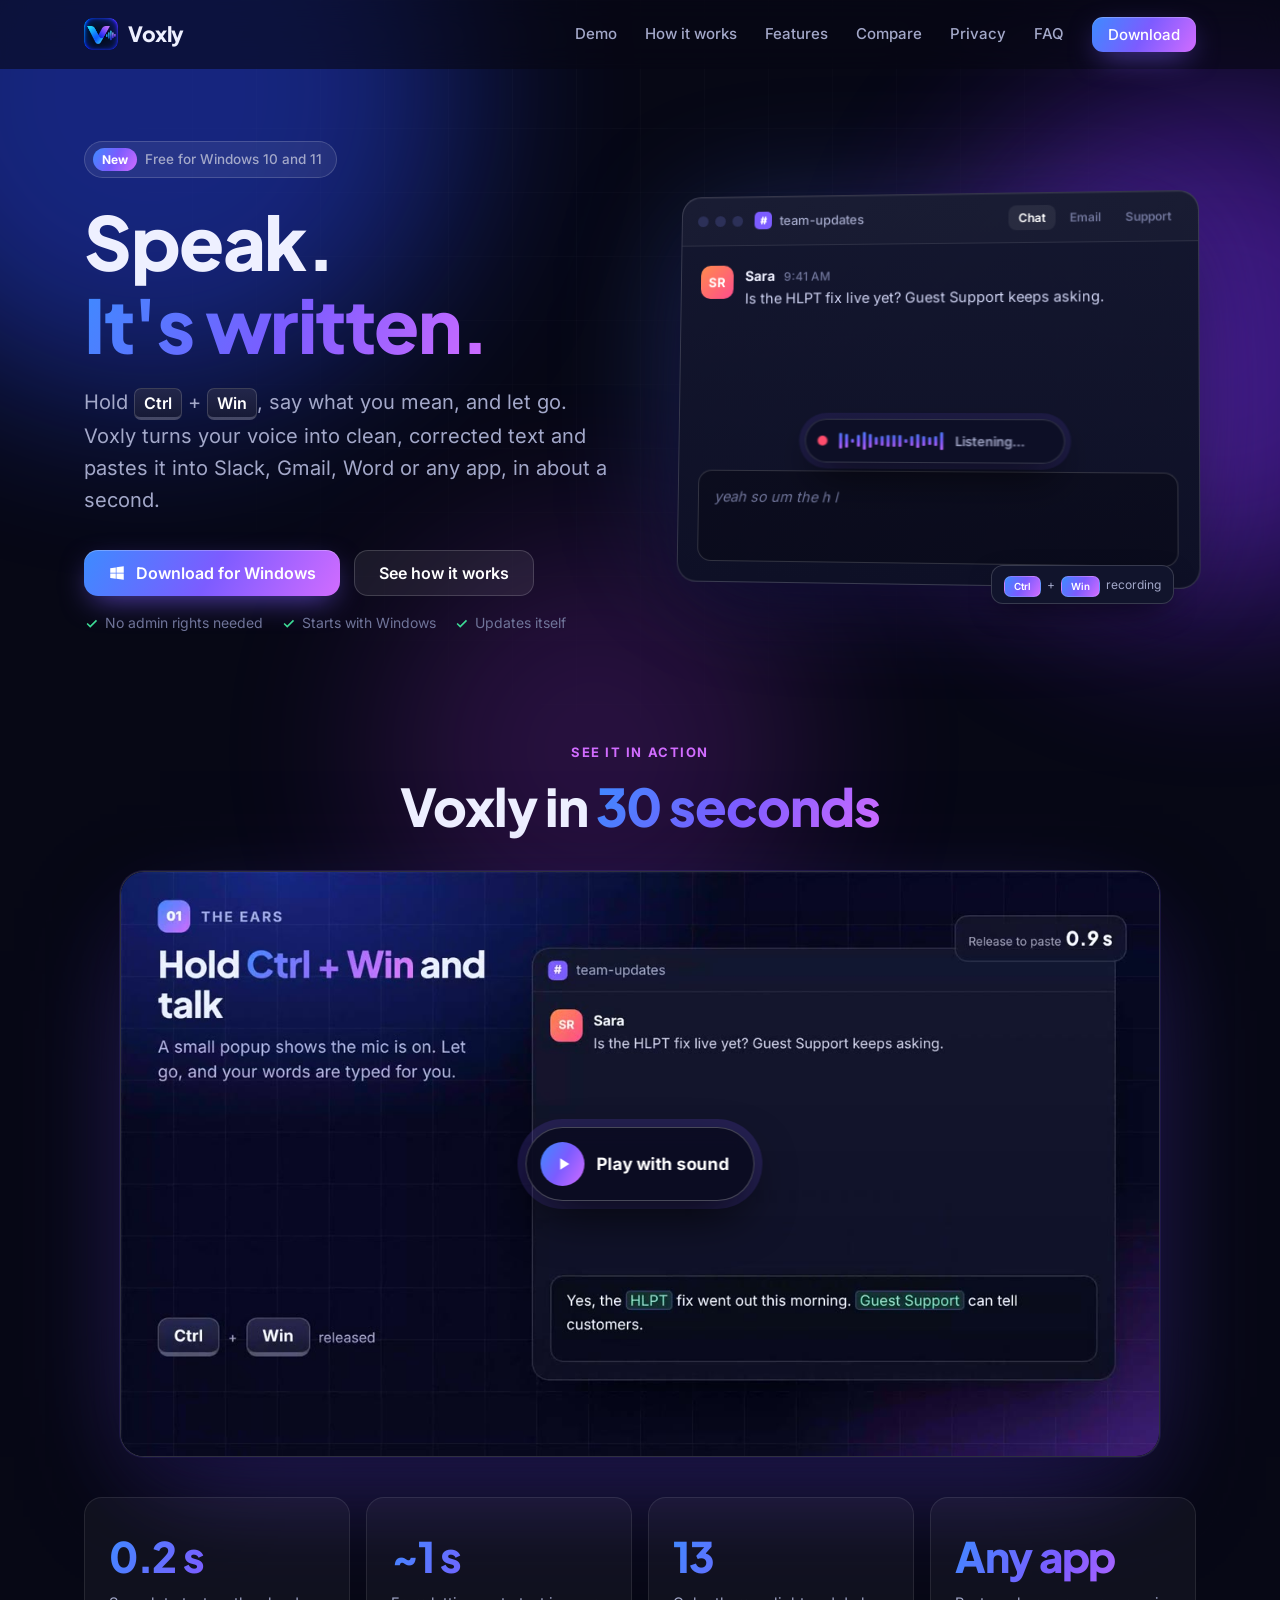
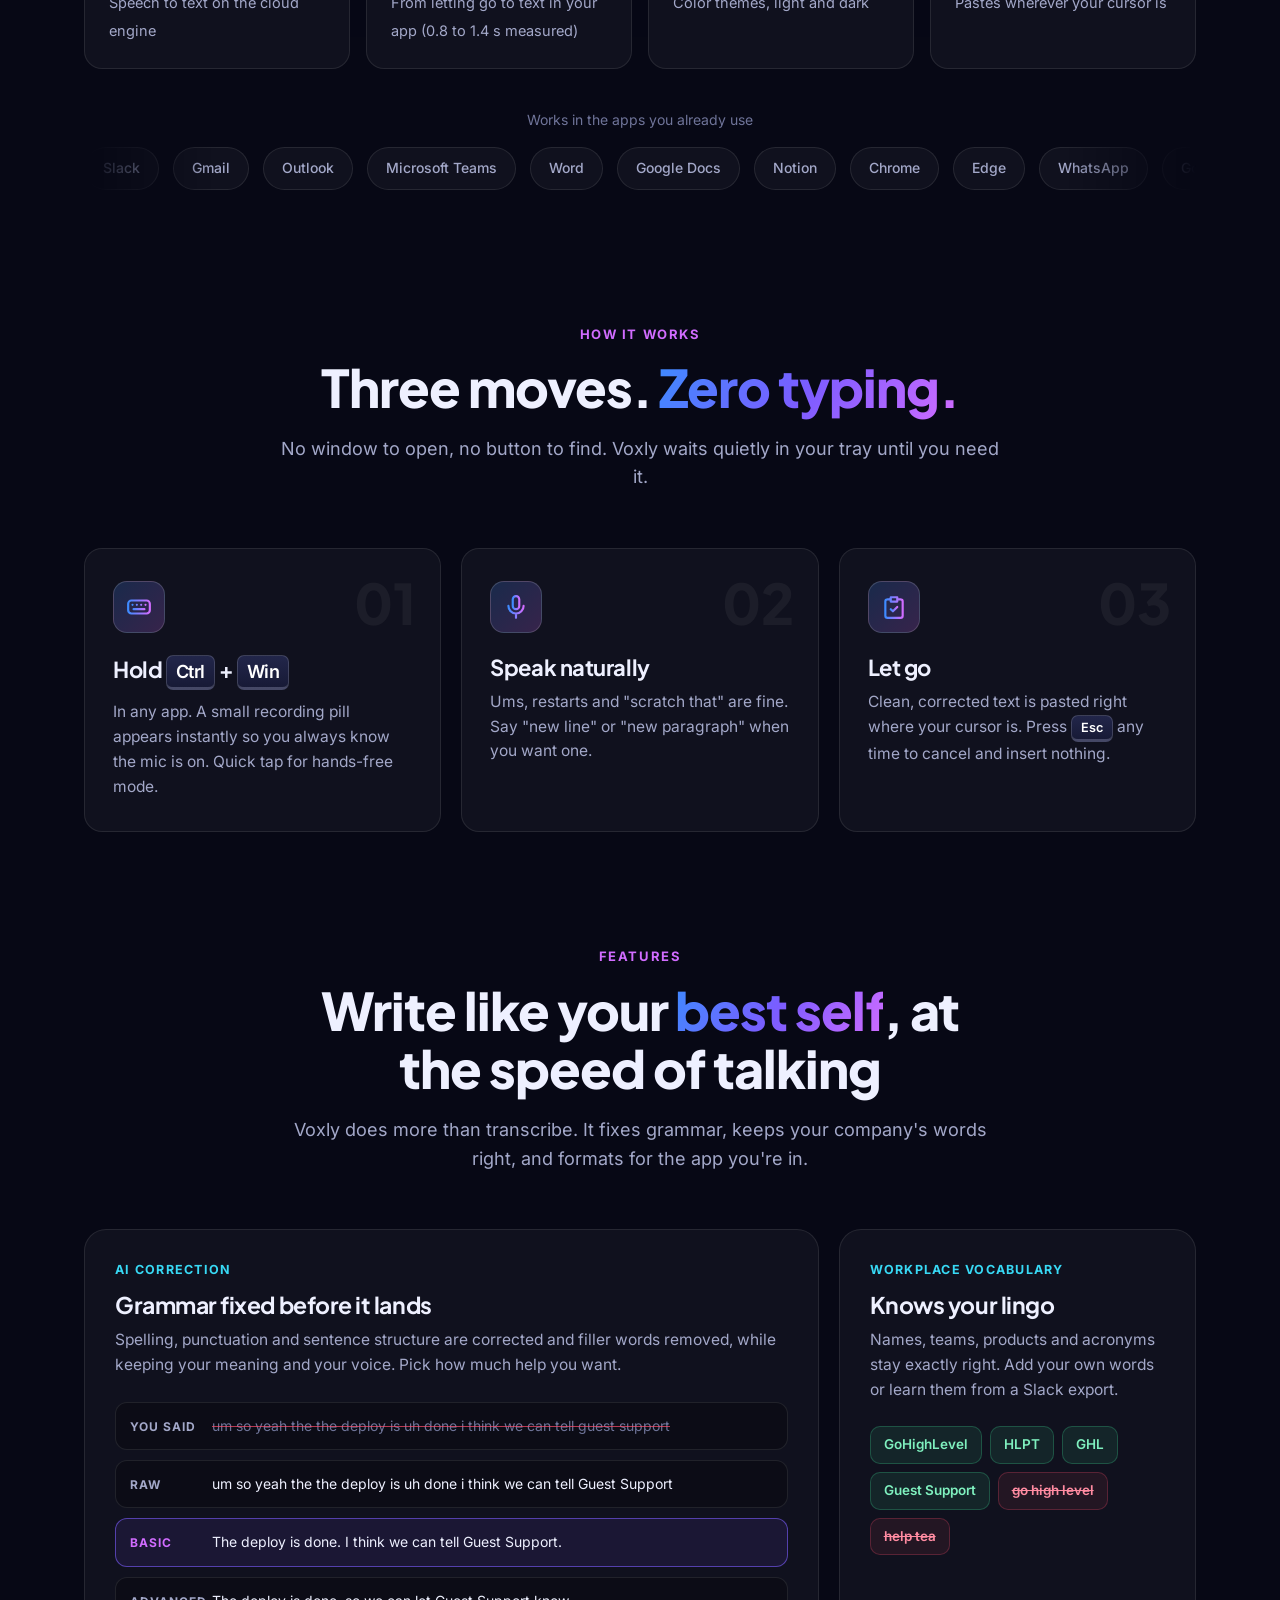
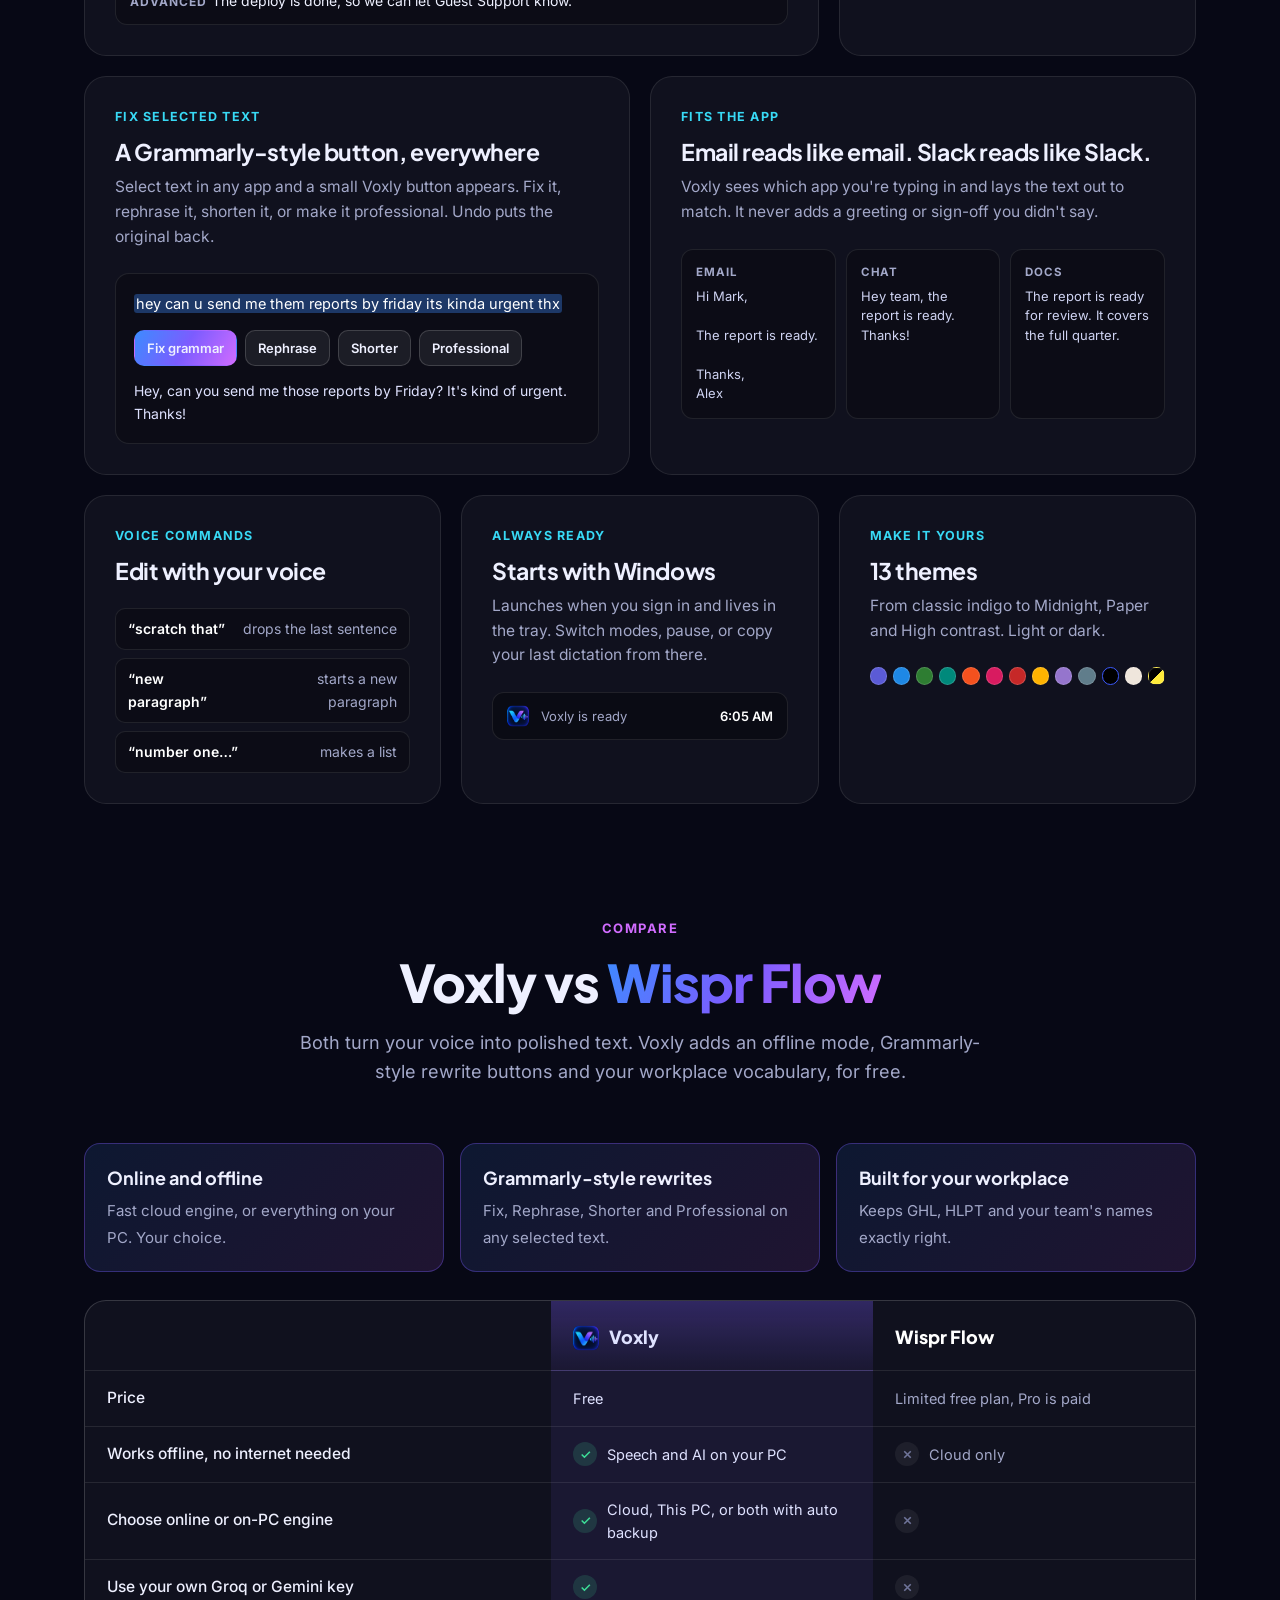
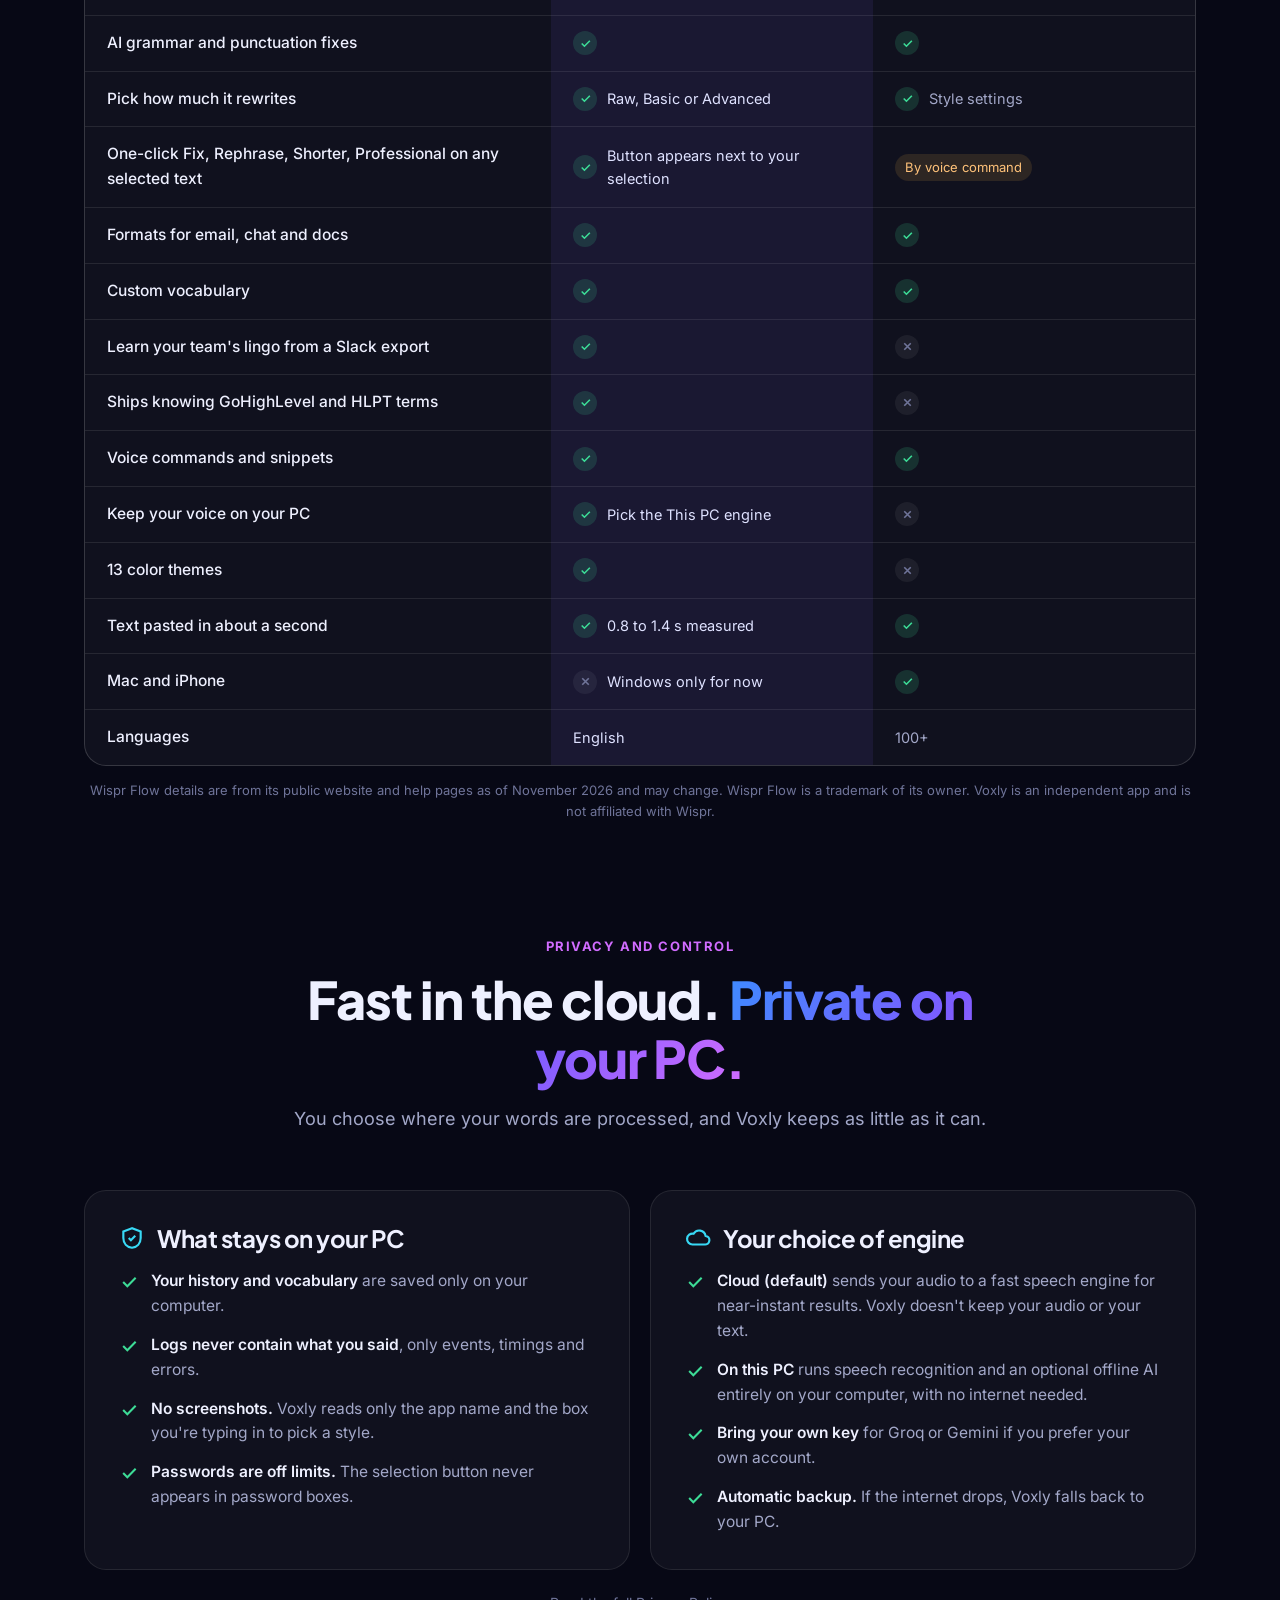
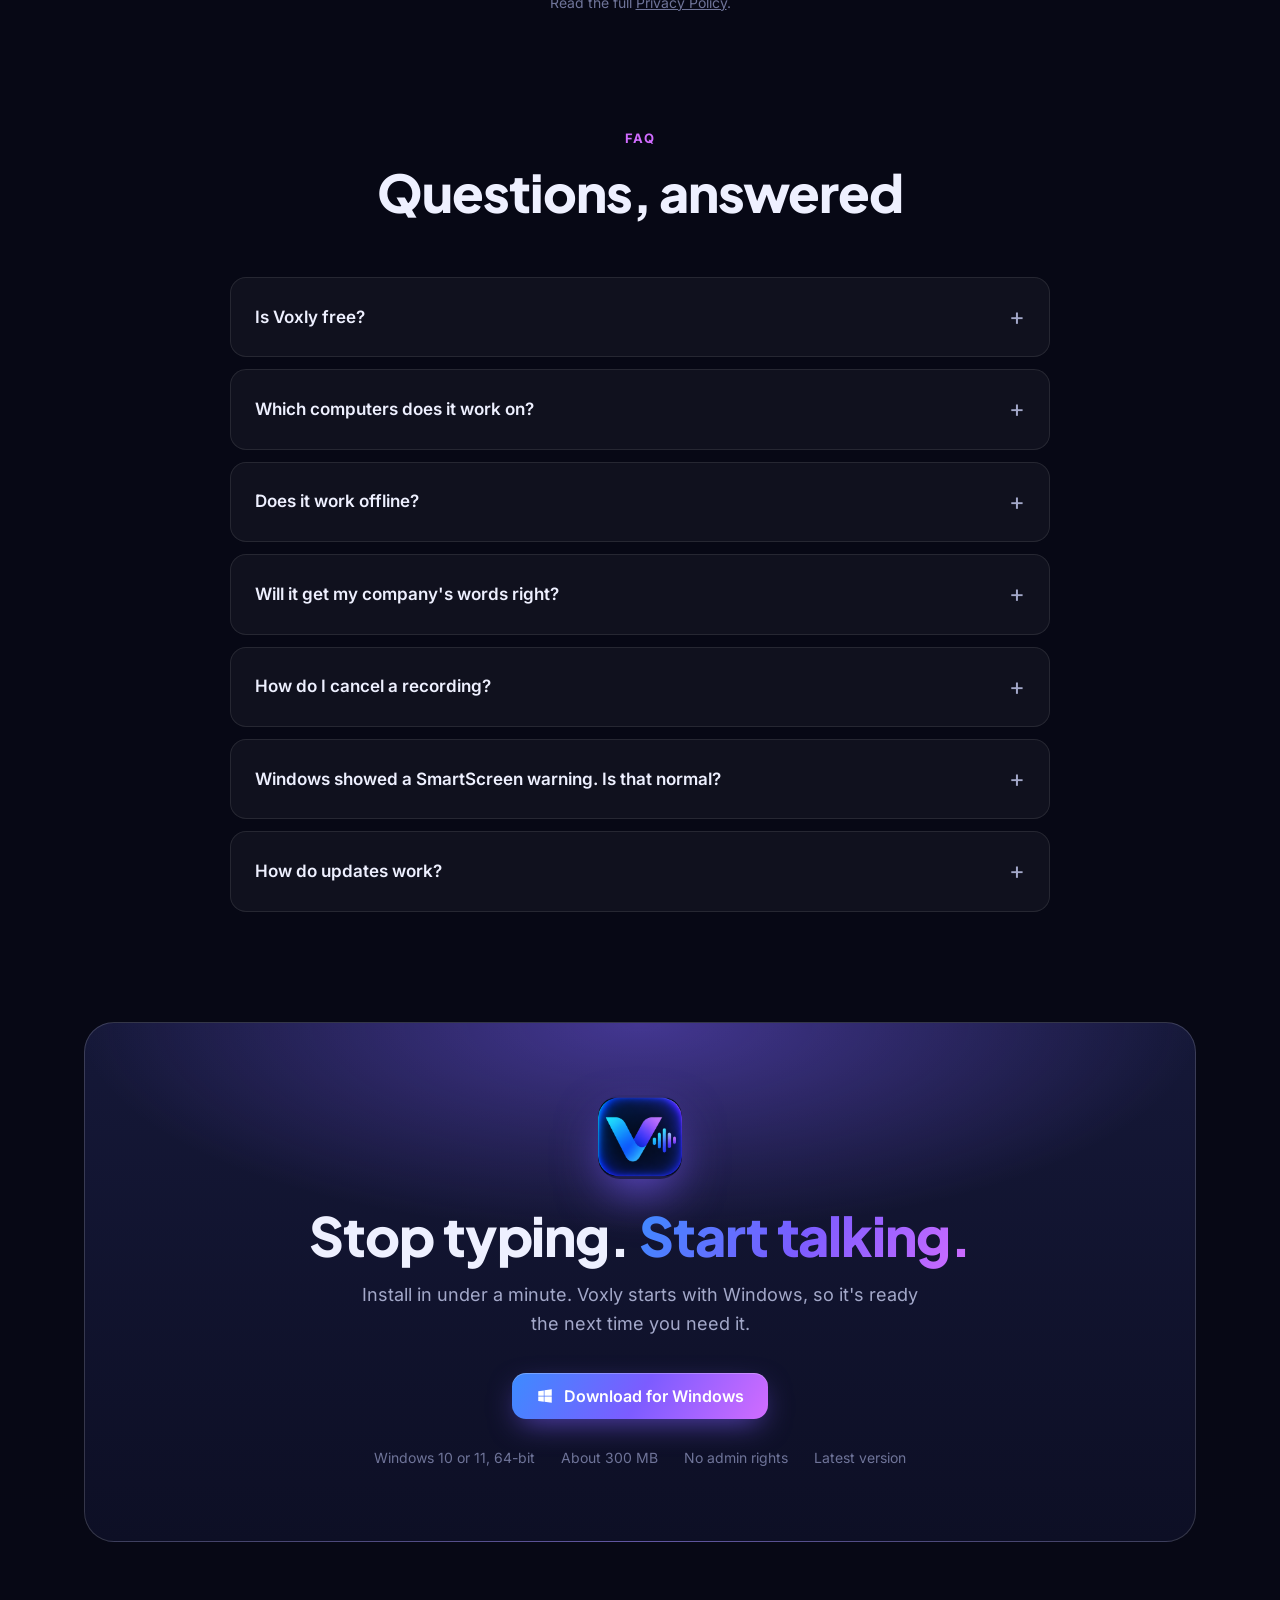
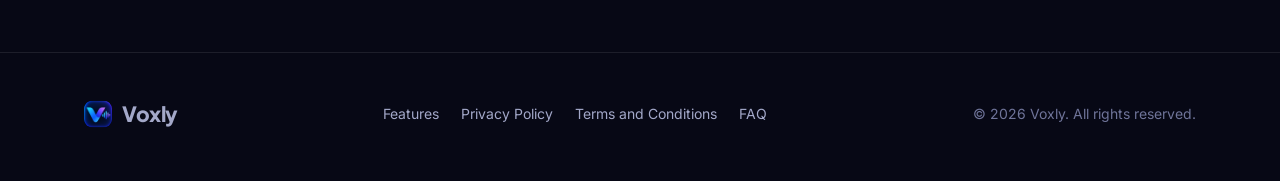
==== commit f8545200: "Play the demo as a rendered 30-second video under the hero The live animation re-synced its audio ev" ====
--- a/docs/index.html
+++ b/docs/index.html
@@ -109,6 +109,20 @@
     </div>
   </section>
 
+  <!-- VIDEO -->
+  <section class="section vv-section" id="demo" style="padding-top:64px">
+    <div class="wrap">
+      <div class="sec-head reveal">
+        <span class="tag">See it in action</span>
+        <h2>Voxly in <span class="grad-text">30 seconds</span></h2>
+      </div>
+      <div class="vv-frame vp reveal" id="demoPlayer">
+        <video src="assets/voxly-demo.mp4" poster="assets/voxly-demo-poster.jpg" muted loop playsinline preload="metadata" aria-label="30 second Voxly walkthrough with narration and captions"></video>
+        <button class="vv-sound" type="button"><span><svg viewBox="0 0 24 24" fill="currentColor"><path d="M8 5v14l11-7z"/></svg></span>Play with sound</button>
+      </div>
+    </div>
+  </section>
+
   <!-- STATS -->
   <section class="stats">
     <div class="wrap">
@@ -125,18 +139,6 @@
           <span>Slack</span><span>Gmail</span><span>Outlook</span><span>Microsoft Teams</span><span>Word</span><span>Google Docs</span><span>Notion</span><span>Chrome</span><span>Edge</span><span>WhatsApp</span><span>GoHighLevel</span><span>Confluence</span><span>Discord</span><span>Notepad</span>
         </div>
       </div>
-    </div>
-  </section>
-
-  <!-- VIDEO -->
-  <section class="section vv-section" id="demo">
-    <div class="wrap">
-      <div class="sec-head reveal">
-        <span class="tag">See it in action</span>
-        <h2>Voxly in <span class="grad-text">40 seconds</span></h2>
-        <p>The ears, the brain, your vocabulary and the memory: everything that turns your voice into a polished message.</p>
-      </div>
-      <div class="reveal"><div id="voxlyVideo" data-logo="assets/logo.png" data-audio="assets/voxly-narration.mp3"></div></div>
     </div>
   </section>
 
@@ -380,6 +382,5 @@
 </footer>
 
 <script src="assets/site.js" defer></script>
-<script src="assets/video.js" defer></script>
 </body>
 </html>
--- a/docs/assets/video.css
+++ b/docs/assets/video.css
@@ -207,3 +207,5 @@
 .vv-mute { width: 38px; height: 38px; border-radius: 50%; border: 1px solid var(--line-2); background: var(--surface-2); color: #fff; display: grid; place-items: center; cursor: pointer; flex: none; }
 .vv-mute svg { width: 18px; height: 18px; }
 @media (max-width: 600px) { .vv-sound { font-size: 14px; padding: 8px 16px 8px 8px; } .vv-sound span { width: 34px; height: 34px; } }
+.vp video { display: block; width: 100%; aspect-ratio: 16 / 9; background: #07081a; }
+.vp.heard .vv-sound { opacity: 0; pointer-events: none; }
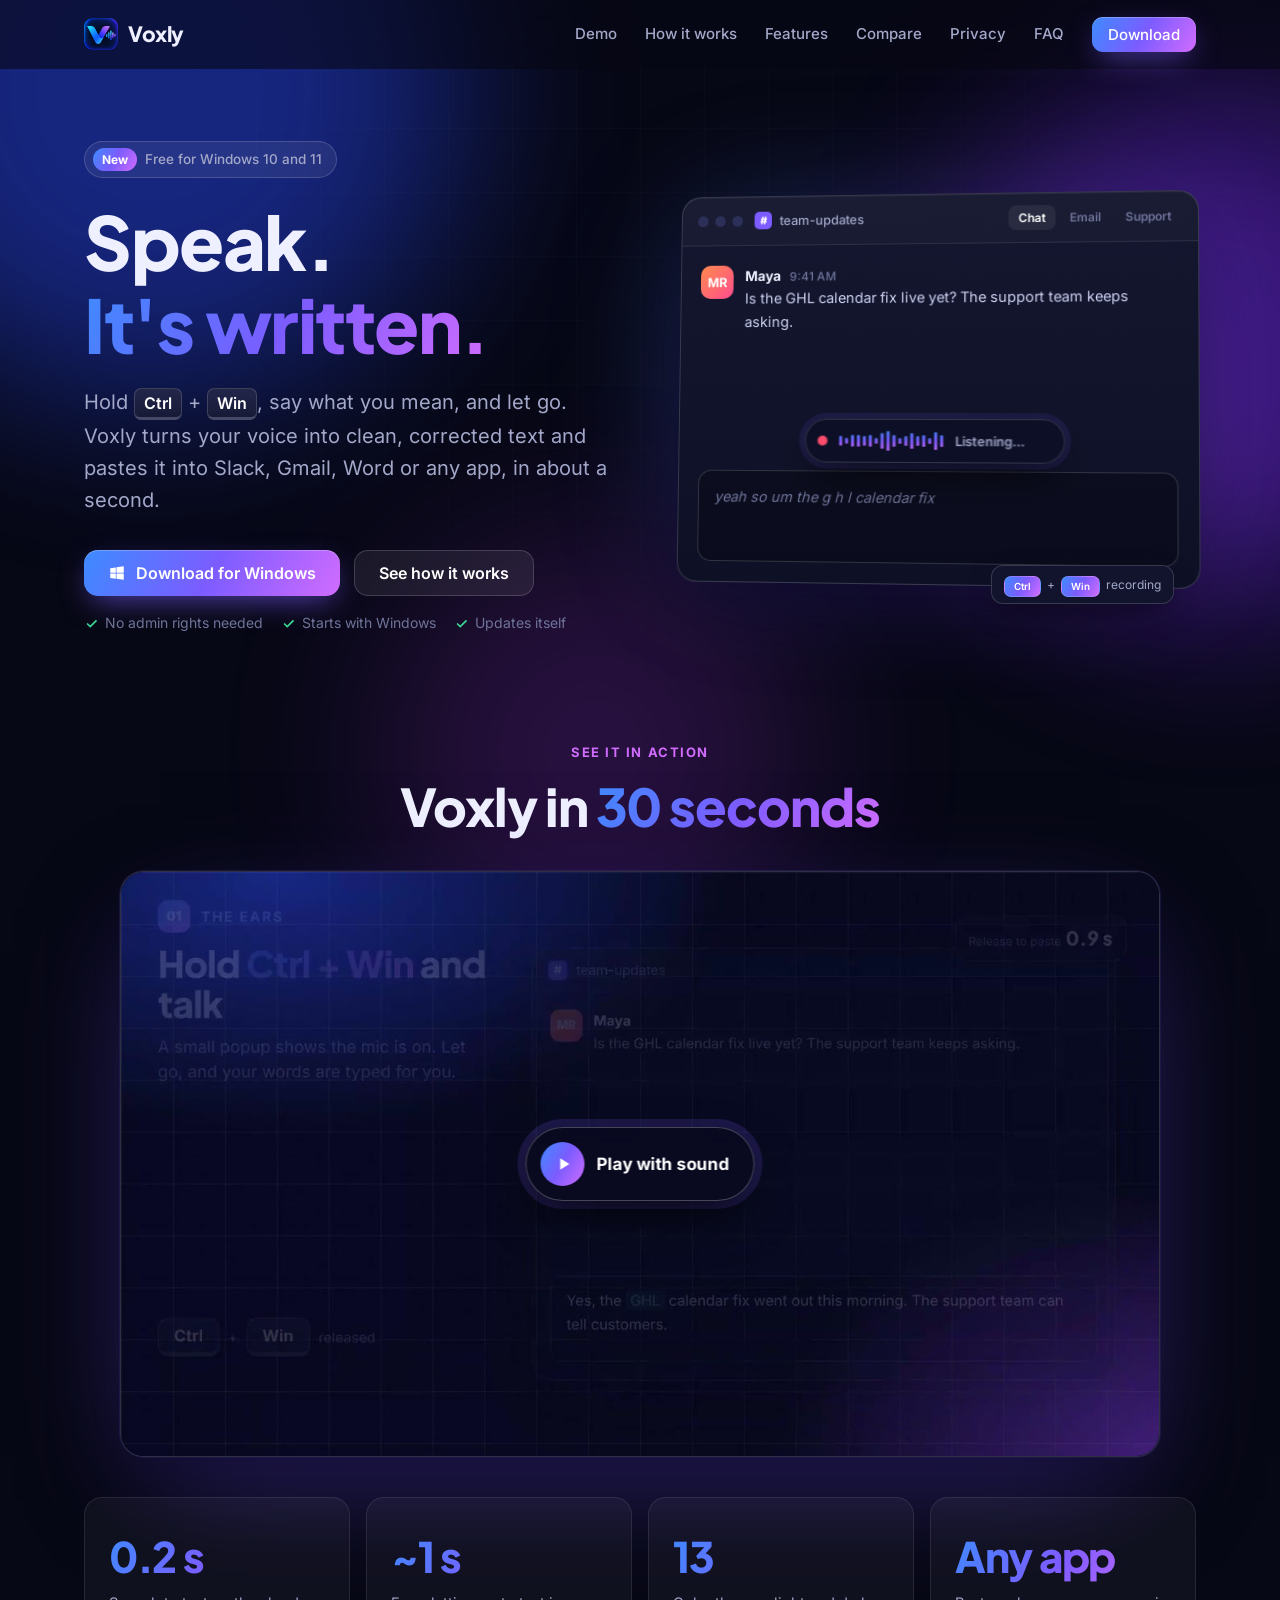
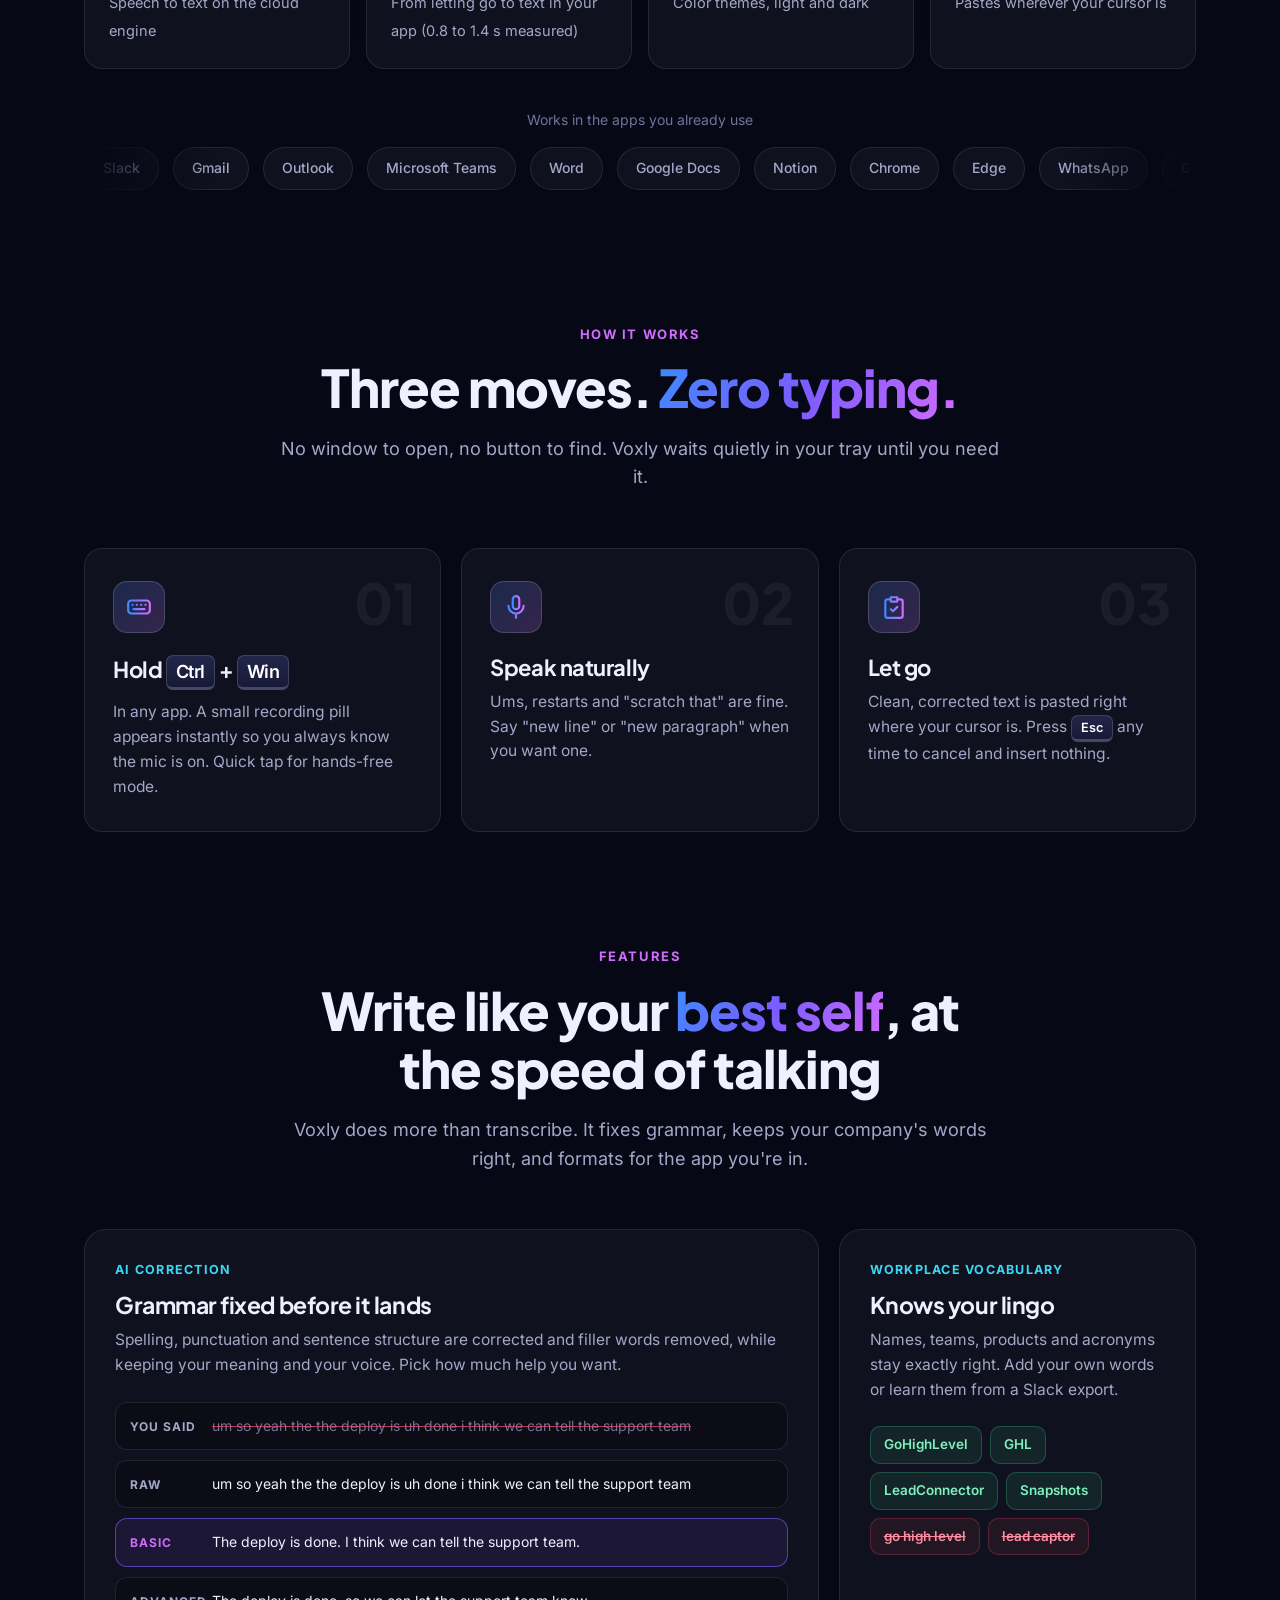
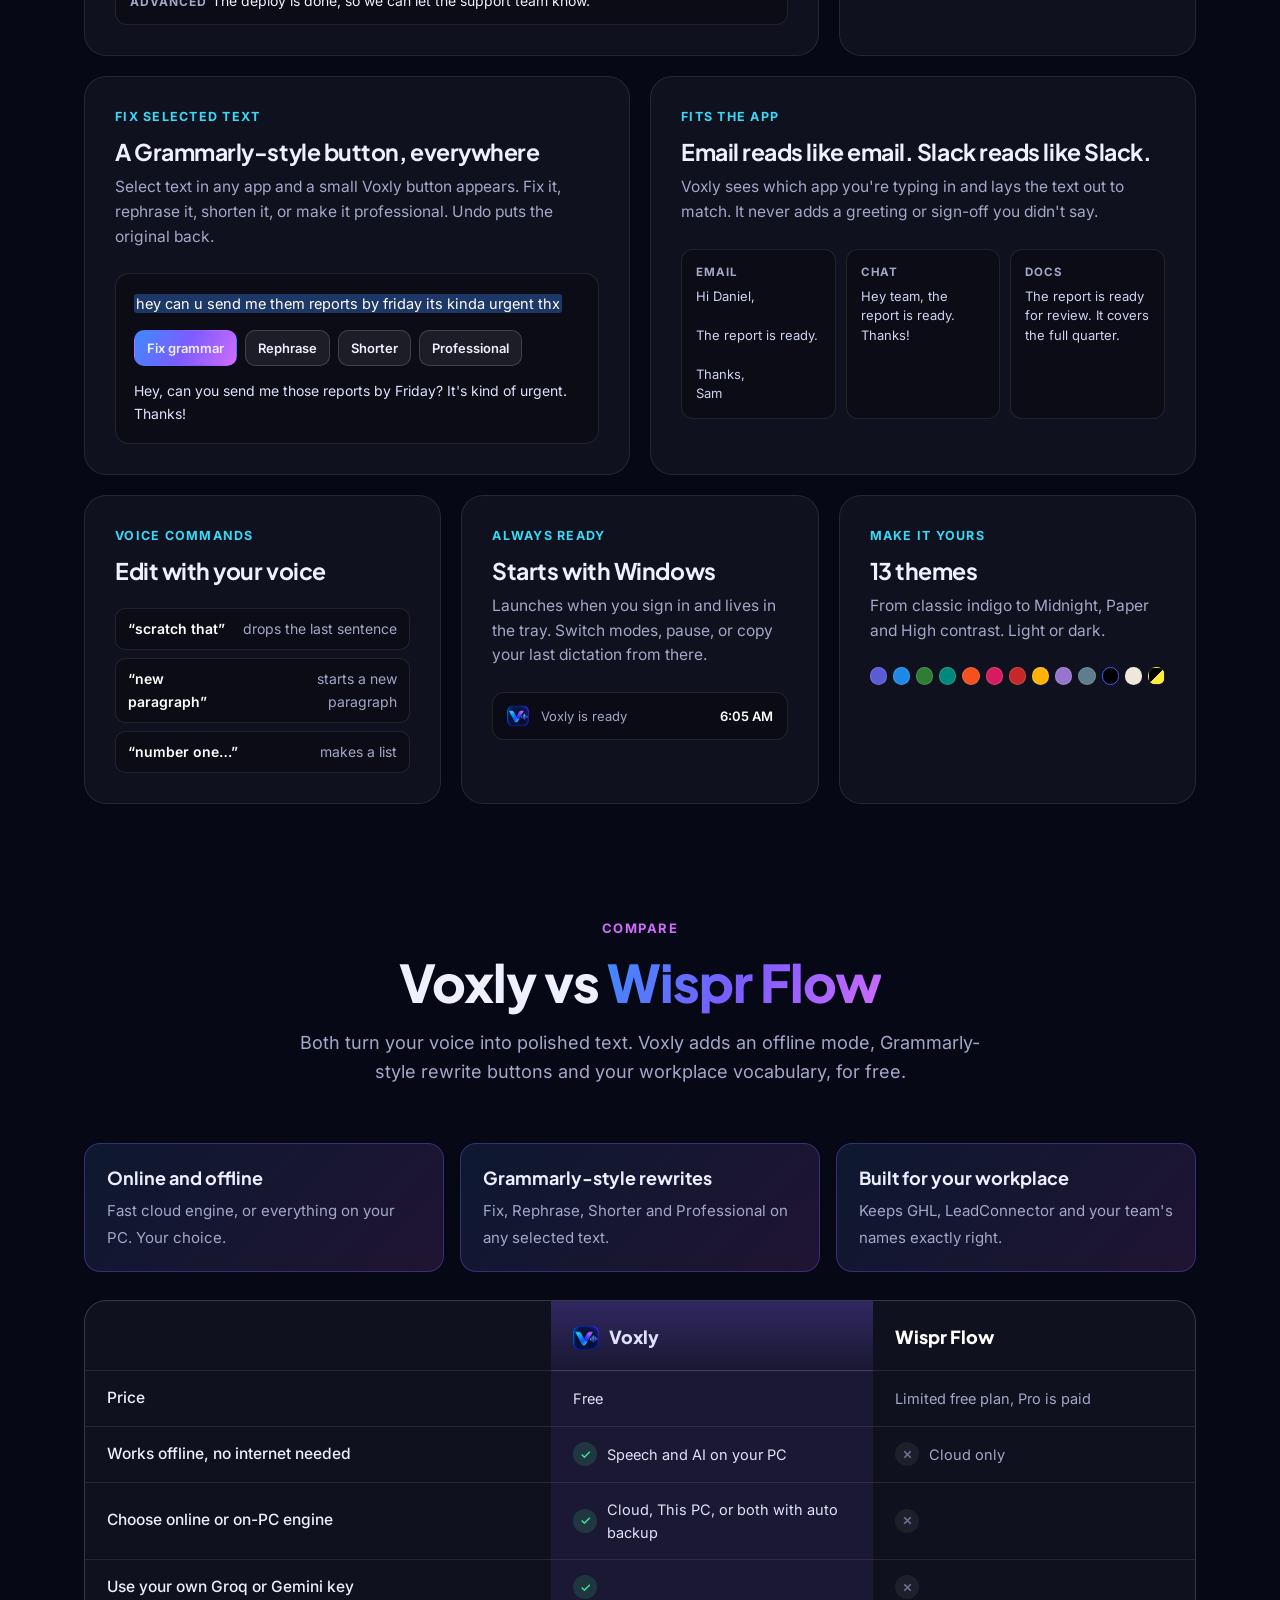
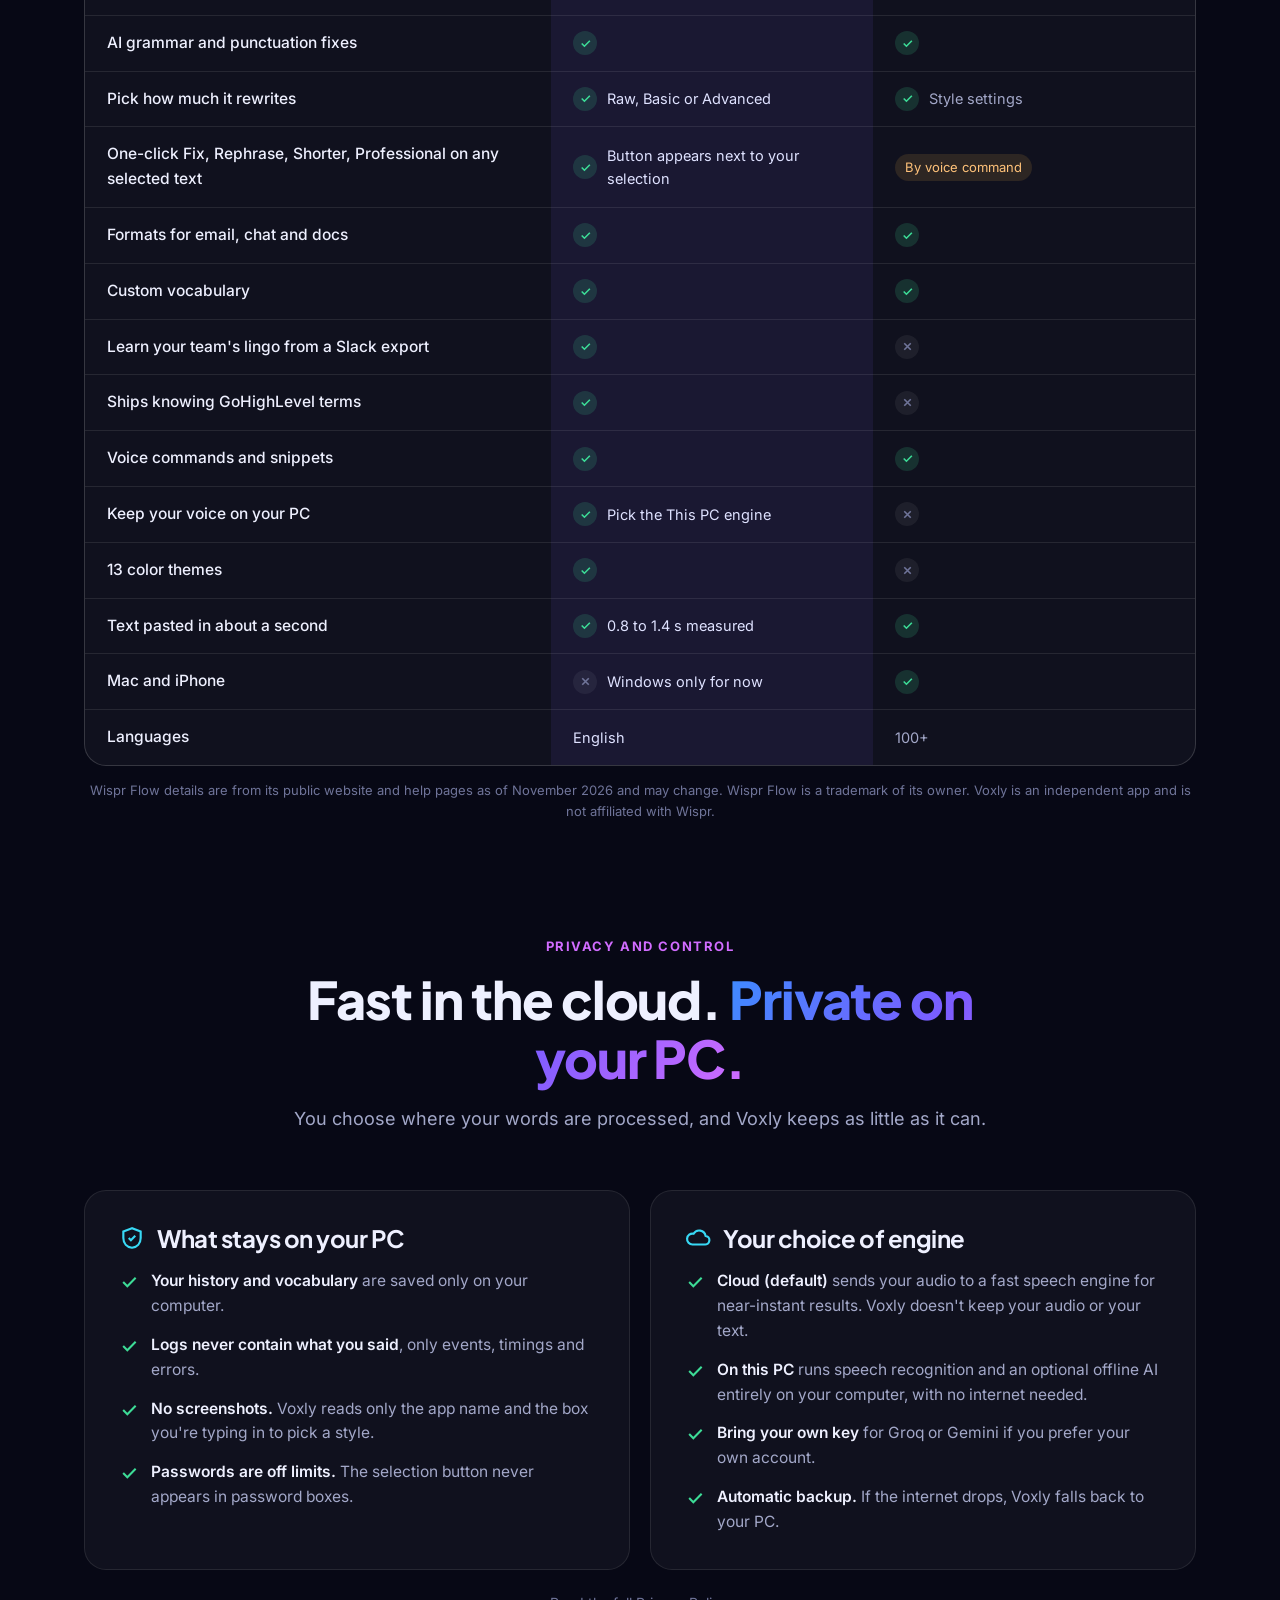
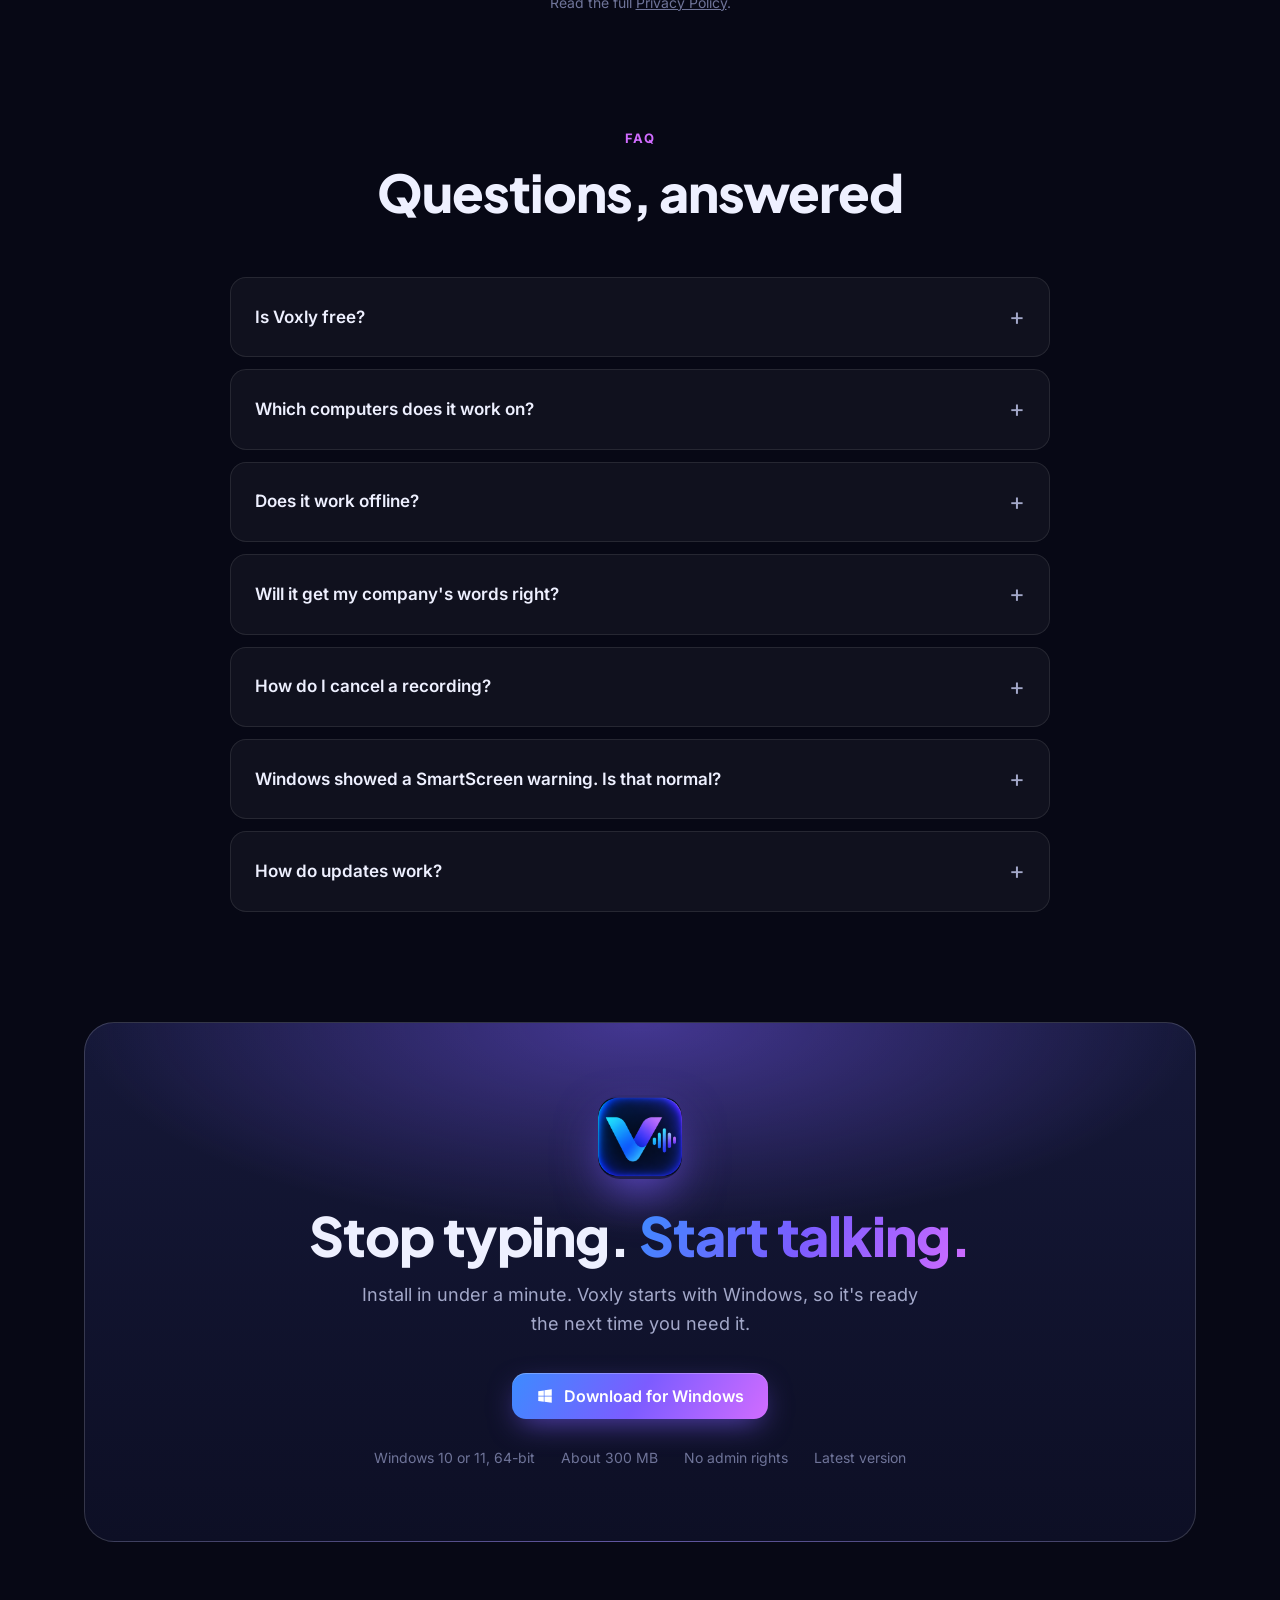
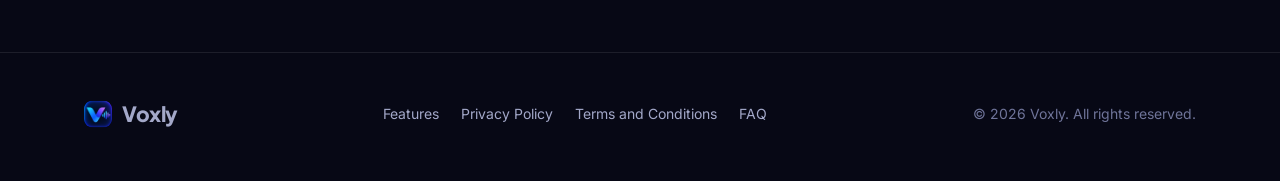
==== commit 26f19675: "Remove internal product and team names from the site Replace HLPT / HL Pro Tools, Guest Support and " ====
--- a/docs/index.html
+++ b/docs/index.html
@@ -89,8 +89,8 @@
           </div>
           <div class="win-body">
             <div class="msg" id="ctxMsg">
-              <div class="avatar" style="background:linear-gradient(135deg,#ff8a4d,#ff4d8d)">SR</div>
-              <div><div class="who">Sara <small>9:41 AM</small></div><div class="txt" id="ctxText">Is the HLPT fix live yet? Guest Support keeps asking.</div></div>
+              <div class="avatar" style="background:linear-gradient(135deg,#ff8a4d,#ff4d8d)">MR</div>
+              <div><div class="who">Maya <small>9:41 AM</small></div><div class="txt" id="ctxText">Is the GHL calendar fix live yet? The support team keeps asking.</div></div>
             </div>
             <div class="compose" aria-live="polite">
               <span class="raw" id="rawText"></span><span class="typed" id="typedText"></span><span class="caret" id="caret"></span>
@@ -185,10 +185,10 @@
           <h3>Grammar fixed before it lands</h3>
           <p>Spelling, punctuation and sentence structure are corrected and filler words removed, while keeping your meaning and your voice. Pick how much help you want.</p>
           <div class="viz modes">
-            <div class="mode"><b>You said</b><span class="strike">um so yeah the the deploy is uh done i think we can tell guest support</span></div>
-            <div class="mode"><b>Raw</b>um so yeah the the deploy is uh done i think we can tell Guest Support</div>
-            <div class="mode on"><b>Basic</b>The deploy is done. I think we can tell Guest Support.</div>
-            <div class="mode"><b>Advanced</b>The deploy is done, so we can let Guest Support know.</div>
+            <div class="mode"><b>You said</b><span class="strike">um so yeah the the deploy is uh done i think we can tell the support team</span></div>
+            <div class="mode"><b>Raw</b>um so yeah the the deploy is uh done i think we can tell the support team</div>
+            <div class="mode on"><b>Basic</b>The deploy is done. I think we can tell the support team.</div>
+            <div class="mode"><b>Advanced</b>The deploy is done, so we can let the support team know.</div>
           </div>
         </article>
 
@@ -197,7 +197,7 @@
           <h3>Knows your lingo</h3>
           <p>Names, teams, products and acronyms stay exactly right. Add your own words or learn them from a Slack export.</p>
           <div class="viz chips">
-            <span>GoHighLevel</span><span>HLPT</span><span>GHL</span><span>Guest Support</span><span class="x">go high level</span><span class="x">help tea</span>
+            <span>GoHighLevel</span><span>GHL</span><span>LeadConnector</span><span>Snapshots</span><span class="x">go high level</span><span class="x">lead captor</span>
           </div>
         </article>
 
@@ -219,12 +219,12 @@
           <h3>Email reads like email. Slack reads like Slack.</h3>
           <p>Voxly sees which app you're typing in and lays the text out to match. It never adds a greeting or sign-off you didn't say.</p>
           <div class="viz styles-viz">
-            <div class="style-box"><b>Email</b>Hi Mark,
+            <div class="style-box"><b>Email</b>Hi Daniel,
 
 The report is ready.
 
 Thanks,
-Alex</div>
+Sam</div>
             <div class="style-box"><b>Chat</b>Hey team, the report is ready. Thanks!</div>
             <div class="style-box"><b>Docs</b>The report is ready for review. It covers the full quarter.</div>
           </div>
@@ -270,7 +270,7 @@
       <div class="hl-row">
         <div class="hl reveal"><b>Online and offline</b><span>Fast cloud engine, or everything on your PC. Your choice.</span></div>
         <div class="hl reveal d1"><b>Grammarly-style rewrites</b><span>Fix, Rephrase, Shorter and Professional on any selected text.</span></div>
-        <div class="hl reveal d2"><b>Built for your workplace</b><span>Keeps GHL, HLPT and your team's names exactly right.</span></div>
+        <div class="hl reveal d2"><b>Built for your workplace</b><span>Keeps GHL, LeadConnector and your team's names exactly right.</span></div>
       </div>
       <div class="cmp-wrap reveal">
         <table class="cmp">
@@ -286,7 +286,7 @@
           <tr><th scope="row">Formats for email, chat and docs</th><td class="vx"><span class="cell"><span class="y" aria-label="Yes"><svg viewBox="0 0 24 24" fill="none" stroke="currentColor" stroke-width="3"><path d="m5 12 5 5L20 7"/></svg></span></span></td><td><span class="cell"><span class="y" aria-label="Yes"><svg viewBox="0 0 24 24" fill="none" stroke="currentColor" stroke-width="3"><path d="m5 12 5 5L20 7"/></svg></span></span></td></tr>
           <tr><th scope="row">Custom vocabulary</th><td class="vx"><span class="cell"><span class="y" aria-label="Yes"><svg viewBox="0 0 24 24" fill="none" stroke="currentColor" stroke-width="3"><path d="m5 12 5 5L20 7"/></svg></span></span></td><td><span class="cell"><span class="y" aria-label="Yes"><svg viewBox="0 0 24 24" fill="none" stroke="currentColor" stroke-width="3"><path d="m5 12 5 5L20 7"/></svg></span></span></td></tr>
           <tr><th scope="row">Learn your team's lingo from a Slack export</th><td class="vx"><span class="cell"><span class="y" aria-label="Yes"><svg viewBox="0 0 24 24" fill="none" stroke="currentColor" stroke-width="3"><path d="m5 12 5 5L20 7"/></svg></span></span></td><td><span class="cell"><span class="n" aria-label="No"><svg viewBox="0 0 24 24" fill="none" stroke="currentColor" stroke-width="3"><path d="M6 6l12 12M18 6 6 18"/></svg></span></span></td></tr>
-          <tr><th scope="row">Ships knowing GoHighLevel and HLPT terms</th><td class="vx"><span class="cell"><span class="y" aria-label="Yes"><svg viewBox="0 0 24 24" fill="none" stroke="currentColor" stroke-width="3"><path d="m5 12 5 5L20 7"/></svg></span></span></td><td><span class="cell"><span class="n" aria-label="No"><svg viewBox="0 0 24 24" fill="none" stroke="currentColor" stroke-width="3"><path d="M6 6l12 12M18 6 6 18"/></svg></span></span></td></tr>
+          <tr><th scope="row">Ships knowing GoHighLevel terms</th><td class="vx"><span class="cell"><span class="y" aria-label="Yes"><svg viewBox="0 0 24 24" fill="none" stroke="currentColor" stroke-width="3"><path d="m5 12 5 5L20 7"/></svg></span></span></td><td><span class="cell"><span class="n" aria-label="No"><svg viewBox="0 0 24 24" fill="none" stroke="currentColor" stroke-width="3"><path d="M6 6l12 12M18 6 6 18"/></svg></span></span></td></tr>
           <tr><th scope="row">Voice commands and snippets</th><td class="vx"><span class="cell"><span class="y" aria-label="Yes"><svg viewBox="0 0 24 24" fill="none" stroke="currentColor" stroke-width="3"><path d="m5 12 5 5L20 7"/></svg></span></span></td><td><span class="cell"><span class="y" aria-label="Yes"><svg viewBox="0 0 24 24" fill="none" stroke="currentColor" stroke-width="3"><path d="m5 12 5 5L20 7"/></svg></span></span></td></tr>
           <tr><th scope="row">Keep your voice on your PC</th><td class="vx"><span class="cell"><span class="y" aria-label="Yes"><svg viewBox="0 0 24 24" fill="none" stroke="currentColor" stroke-width="3"><path d="m5 12 5 5L20 7"/></svg></span>Pick the This PC engine</span></td><td><span class="cell"><span class="n" aria-label="No"><svg viewBox="0 0 24 24" fill="none" stroke="currentColor" stroke-width="3"><path d="M6 6l12 12M18 6 6 18"/></svg></span></span></td></tr>
           <tr><th scope="row">13 color themes</th><td class="vx"><span class="cell"><span class="y" aria-label="Yes"><svg viewBox="0 0 24 24" fill="none" stroke="currentColor" stroke-width="3"><path d="m5 12 5 5L20 7"/></svg></span></span></td><td><span class="cell"><span class="n" aria-label="No"><svg viewBox="0 0 24 24" fill="none" stroke="currentColor" stroke-width="3"><path d="M6 6l12 12M18 6 6 18"/></svg></span></span></td></tr>
@@ -343,7 +343,7 @@
         <details class="reveal"><summary>Is Voxly free?</summary><p>Yes, Voxly is free to download and use. Cloud usage has a fair daily limit per account so the service stays fast for everyone.</p></details>
         <details class="reveal"><summary>Which computers does it work on?</summary><p>Windows 10 and 11, 64-bit. The app and speech model take about 300 MB, plus about 1 GB if you add the optional offline AI. Mac is not supported yet.</p></details>
         <details class="reveal"><summary>Does it work offline?</summary><p>Yes. Speech recognition can run on your PC, and a one-click offline AI (about 1 GB, downloaded once) corrects grammar with no internet. Without it, Voxly still cleans up fillers and punctuation.</p></details>
-        <details class="reveal"><summary>Will it get my company's words right?</summary><p>Add names, products and acronyms to your vocabulary, or import a Slack export you're allowed to use, and Voxly keeps those terms exactly as you spell them. It ships knowing GoHighLevel terms like GHL and HLPT.</p></details>
+        <details class="reveal"><summary>Will it get my company's words right?</summary><p>Add names, products and acronyms to your vocabulary, or import a Slack export you're allowed to use, and Voxly keeps those terms exactly as you spell them. It ships knowing GoHighLevel terms like GHL and LeadConnector.</p></details>
         <details class="reveal"><summary>How do I cancel a recording?</summary><p>Press <kbd>Esc</kbd> while recording. Nothing is inserted.</p></details>
         <details class="reveal"><summary>Windows showed a SmartScreen warning. Is that normal?</summary><p>Voxly is a new app, so Windows may show "Windows protected your PC" the first time. Click <b>More info</b>, then <b>Run anyway</b>. Only download Voxly from this website.</p></details>
         <details class="reveal"><summary>How do updates work?</summary><p>Voxly checks for new versions and updates itself. You can also check any time under Home, then Updates, then Check now.</p></details>
